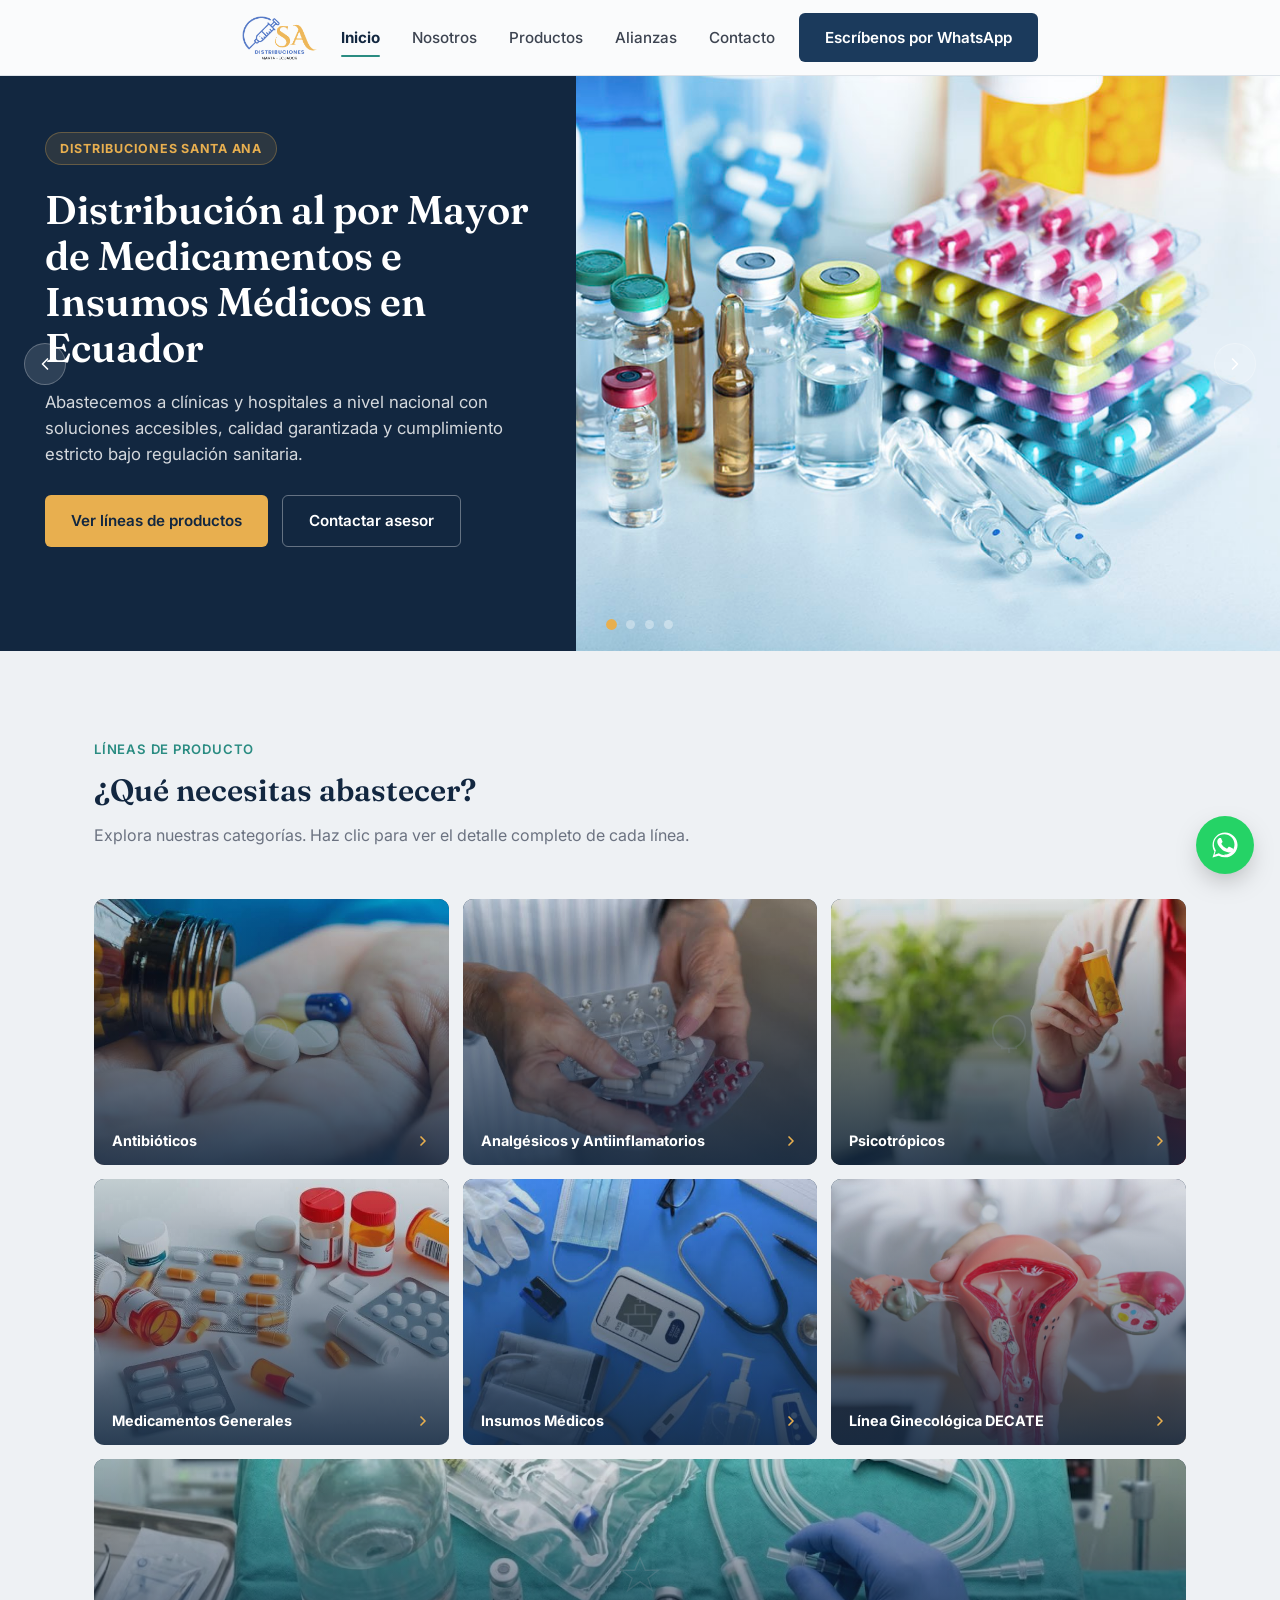
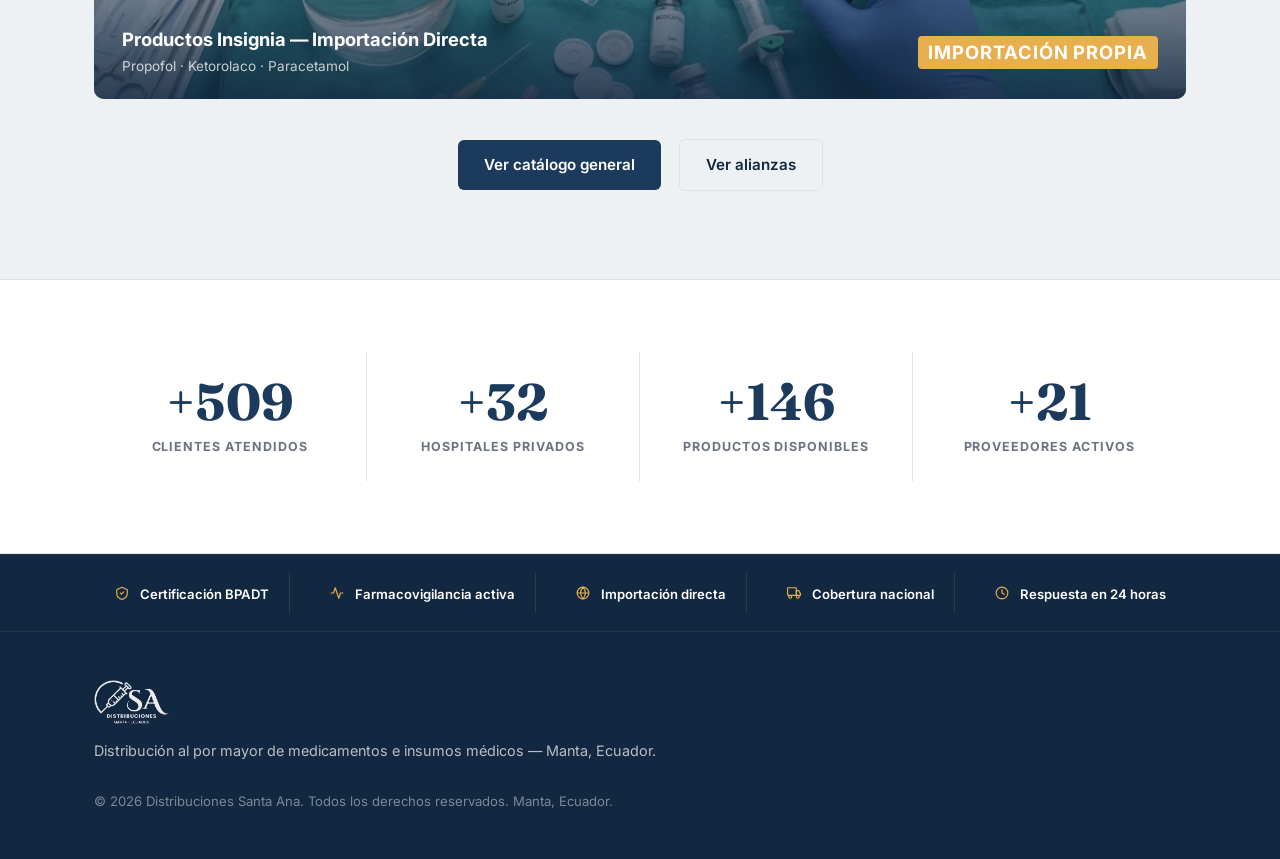
==== index.html @ b99b13c4 "cambio en especializadas" ====
<!DOCTYPE html>
<html lang="es">
<head>
<meta charset="UTF-8">
<meta name="viewport" content="width=device-width, initial-scale=1.0">
<title>Distribuciones Santa Ana — Distribución al por Mayor de Medicamentos e Insumos Médicos</title>
<meta name="description" content="Distribuciones Santa Ana abastece al sector publico y privado en el area de salud en Ecuador con medicamentos e insumos médicos. Cobertura nacional.">
<link rel="preconnect" href="https://fonts.googleapis.com">
<link rel="preconnect" href="https://fonts.gstatic.com" crossorigin>
<link href="https://fonts.googleapis.com/css2?family=Fraunces:opsz,wght@9..144,400;9..144,500;9..144,600;9..144,700&family=Inter:wght@400;500;600;700&display=swap" rel="stylesheet">
<link rel="stylesheet" href="styles.css">
</head>
<body>

<!-- ============ HEADER ============ -->
<header class="site-header" id="top">
  <div class="container header-inner">
    <a href="index.html" class="brand">
      <img src="assets/logo.png" alt="Distribuciones Santa Ana" class="brand-logo">
    </a>
    <nav class="main-nav" id="main-nav">
      <a href="index.html">Inicio</a>
      <a href="nosotros.html">Nosotros</a>
      <a href="productos.html">Productos</a>
      <a href="especializadas.html">Alianzas</a>
      <a href="contacto.html">Contacto</a>
    </nav>
    <a href="https://wa.me/593987980003?text=Hola%2C%20deseo%20solicitar%20una%20cotización" class="btn btn-primary nav-cta" target="_blank" rel="noopener">
      Escríbenos por WhatsApp
    </a>
    <button class="nav-toggle" id="navToggle" aria-label="Abrir menú" aria-expanded="false" aria-controls="main-nav">
      <span></span><span></span><span></span>
    </button>
  </div>
</header>

<main>

  <!-- ============ CARRUSEL ============ -->
  <section class="carousel">
    <div class="carousel-track">

      <div class="carousel-slide">
        <img src="assets/slides/slide1.jpg" alt="" class="carousel-slide-img" aria-hidden="true">
        <div class="carousel-content">
          <span class="carousel-tag">Distribuciones Santa Ana</span>
          <h2>Distribución al por Mayor de Medicamentos e Insumos Médicos en Ecuador</h2>
          <p>Abastecemos a clínicas y hospitales a nivel nacional con soluciones accesibles, calidad garantizada y cumplimiento estricto bajo regulación sanitaria.</p>
          <div class="hero-actions">
            <a href="productos.html" class="btn btn-primary">Ver líneas de productos</a>
            <a href="https://wa.me/593987980003?text=Hola%2C%20deseo%20solicitar%20una%20cotización" class="btn btn-ghost" target="_blank" rel="noopener">Contactar asesor</a>
          </div>
        </div>
      </div>

      <div class="carousel-slide">
        <img src="assets/slides/slide2.jpg" alt="" class="carousel-slide-img" aria-hidden="true">
        <div class="carousel-content">
          <span class="carousel-tag">Garantía regulatoria</span>
          <h2>Certificación BPADT otorgada por ARCSA</h2>
          <p>Operamos bajo los más estrictos estándares de control del sector sanitario, garantizando trazabilidad y condiciones óptimas de almacenamiento, distribución y transporte.</p>
          <div class="hero-actions">
            <a href="nosotros.html" class="btn btn-primary">Conocer más</a>
          </div>
        </div>
      </div>

      <div class="carousel-slide">
        <img src="assets/slides/slide3.jpg" alt="" class="carousel-slide-img" aria-hidden="true">
        <div class="carousel-content">
          <span class="carousel-tag">Cobertura nacional</span>
          <h2>Despacho a clínicas y hospitales en todo el Ecuador</h2>
          <p>Desde nuestro centro de distribución en Manta, operamos con un sistema logístico que garantiza entregas oportunas a nivel nacional.</p>
          <div class="hero-actions">
            <a href="contacto.html" class="btn btn-primary">Ver cobertura</a>
          </div>
        </div>
      </div>

      <div class="carousel-slide">
        <img src="assets/slides/slide4.jpg" alt="" class="carousel-slide-img" aria-hidden="true">
        <div class="carousel-content">
          <span class="carousel-tag">¿Necesitas abastecer tu institución?</span>
          <h2>Solicita tu cotización hoy mismo!</h2>
          <p>Atendemos requerimientos institucionales, licitaciones y órdenes de compra. Nuestro equipo comercial te responde en menos de 24 horas.</p>
          <div class="hero-actions">
            <a href="https://wa.me/593987980003?text=Hola%2C%20deseo%20solicitar%20una%20cotización" class="btn btn-primary" target="_blank" rel="noopener">Escríbenos por WhatsApp</a>
          </div>
        </div>
      </div>

    </div>

    <button class="carousel-nav carousel-prev" aria-label="Diapositiva anterior">
      <svg viewBox="0 0 24 24" fill="none" stroke="currentColor" stroke-width="2" stroke-linecap="round" stroke-linejoin="round"><polyline points="15 18 9 12 15 6"/></svg>
    </button>
    <button class="carousel-nav carousel-next" aria-label="Siguiente diapositiva">
      <svg viewBox="0 0 24 24" fill="none" stroke="currentColor" stroke-width="2" stroke-linecap="round" stroke-linejoin="round"><polyline points="9 18 15 12 9 6"/></svg>
    </button>
    <div class="carousel-dots"></div>
  </section>

  

  <!-- ============ CATEGORÍAS — MOSAIC ============ -->
  <section class="section section-alt" id="categorias">
    <div class="container">
      <div class="section-head">
        <p class="eyebrow">Líneas de producto</p>
        <h2>¿Qué necesitas abastecer?</h2>
        <p class="section-sub">Explora nuestras categorías. Haz clic para ver el detalle completo de cada línea.</p>
      </div>

      <div class="category-mosaic">

        <!-- Cuadrito 1: Antibióticos -->
        <a href="productos.html#antibioticos" class="category-card cat-small">
          <img src="assets/categories/antibioticos.jpg" alt="Antibióticos" class="category-card-img"
               onerror="this.style.display='none'">
          <div class="category-card-icon" aria-hidden="true">
            <svg viewBox="0 0 48 48" fill="none" stroke="currentColor" stroke-width="1.5"><circle cx="24" cy="24" r="14"/><line x1="24" y1="16" x2="24" y2="32"/><line x1="16" y1="24" x2="32" y2="24"/></svg>
          </div>
          <div class="category-card-label">
            <span>Antibióticos</span>
            <svg class="arrow" viewBox="0 0 24 24" fill="none" stroke="currentColor" stroke-width="2.5" stroke-linecap="round" stroke-linejoin="round"><polyline points="9 18 15 12 9 6"/></svg>
          </div>
        </a>

        <!-- Cuadrito 2: Analgésicos -->
        <a href="productos.html#analgesicos" class="category-card cat-small">
          <img src="assets/categories/analgesicos.jpg" alt="Analgésicos y Antiinflamatorios" class="category-card-img"
               onerror="this.style.display='none'">
          <div class="category-card-icon" aria-hidden="true">
            <svg viewBox="0 0 48 48" fill="none" stroke="currentColor" stroke-width="1.5"><path d="M24 8C15.2 8 8 15.2 8 24s7.2 16 16 16 16-7.2 16-16S32.8 8 24 8z"/><path d="M16 24h16"/></svg>
          </div>
          <div class="category-card-label">
            <span>Analgésicos y Antiinflamatorios</span>
            <svg class="arrow" viewBox="0 0 24 24" fill="none" stroke="currentColor" stroke-width="2.5" stroke-linecap="round" stroke-linejoin="round"><polyline points="9 18 15 12 9 6"/></svg>
          </div>
        </a>

        <!-- Cuadrito 3: Psicotrópicos -->
        <a href="productos.html#psicotropicos" class="category-card cat-small">
          <img src="assets/categories/psicotropicos.jpg" alt="Psicotrópicos" class="category-card-img"
               onerror="this.style.display='none'">
          <div class="category-card-icon" aria-hidden="true">
            <svg viewBox="0 0 48 48" fill="none" stroke="currentColor" stroke-width="1.5"><path d="M24 10c-7.7 0-14 6.3-14 14 0 5.5 3.2 10.3 7.9 12.7V38h12.2v-1.3C34.8 34.3 38 29.5 38 24c0-7.7-6.3-14-14-14z"/><line x1="24" y1="38" x2="24" y2="42"/></svg>
          </div>
          <div class="category-card-label">
            <span>Psicotrópicos</span>
            <svg class="arrow" viewBox="0 0 24 24" fill="none" stroke="currentColor" stroke-width="2.5" stroke-linecap="round" stroke-linejoin="round"><polyline points="9 18 15 12 9 6"/></svg>
          </div>
        </a>

        <!-- Cuadrito 4: Medicamentos Generales -->
        <a href="productos.html#generales" class="category-card cat-small">
          <img src="assets/categories/generales.jpg" alt="Medicamentos Generales" class="category-card-img"
               onerror="this.style.display='none'">
          <div class="category-card-icon" aria-hidden="true">
            <svg viewBox="0 0 48 48" fill="none" stroke="currentColor" stroke-width="1.5"><rect x="12" y="8" width="24" height="32" rx="3"/><line x1="18" y1="18" x2="30" y2="18"/><line x1="18" y1="24" x2="30" y2="24"/><line x1="18" y1="30" x2="24" y2="30"/></svg>
          </div>
          <div class="category-card-label">
            <span>Medicamentos Generales</span>
            <svg class="arrow" viewBox="0 0 24 24" fill="none" stroke="currentColor" stroke-width="2.5" stroke-linecap="round" stroke-linejoin="round"><polyline points="9 18 15 12 9 6"/></svg>
          </div>
        </a>

        <!-- Cuadrito 5: Insumos Médicos -->
        <a href="productos.html#insumos" class="category-card cat-small">
          <img src="assets/categories/insumos.jpg" alt="Insumos Médicos" class="category-card-img"
               onerror="this.style.display='none'">
          <div class="category-card-icon" aria-hidden="true">
            <svg viewBox="0 0 48 48" fill="none" stroke="currentColor" stroke-width="1.5"><path d="M10 26h28M14 26v10h20V26"/><path d="M20 26v-8h8v8"/><path d="M24 10v6M21 13h6"/></svg>
          </div>
          <div class="category-card-label">
            <span>Insumos Médicos</span>
            <svg class="arrow" viewBox="0 0 24 24" fill="none" stroke="currentColor" stroke-width="2.5" stroke-linecap="round" stroke-linejoin="round"><polyline points="9 18 15 12 9 6"/></svg>
          </div>
        </a>

        <!-- Cuadrito 6: Línea Ginecológica -->
        <a href="especializadas.html" class="category-card cat-small">
          <img src="assets/categories/ginecologia.jpg" alt="Línea Ginecológica" class="category-card-img"
               onerror="this.style.display='none'">
          <div class="category-card-icon" aria-hidden="true">
            <svg viewBox="0 0 48 48" fill="none" stroke="currentColor" stroke-width="1.5"><circle cx="24" cy="18" r="10"/><path d="M24 28v12M19 36h10"/></svg>
          </div>
          <div class="category-card-label">
            <span>Línea Ginecológica DECATE</span>
            <svg class="arrow" viewBox="0 0 24 24" fill="none" stroke="currentColor" stroke-width="2.5" stroke-linecap="round" stroke-linejoin="round"><polyline points="9 18 15 12 9 6"/></svg>
          </div>
        </a>

        <!-- Card GRANDE: Productos Insignia -->
        <a href="especializadas.html" class="category-card cat-featured">
          <img src="assets/categories/insignia.jpg" alt="Productos Insignia" class="category-card-img"
               onerror="this.style.display='none'">
          <div class="category-card-icon" aria-hidden="true">
            <svg viewBox="0 0 64 64" fill="none" stroke="currentColor" stroke-width="1.5"><path d="M32 8l6 14h15l-12 9 5 14-14-10-14 10 5-14-12-9h15z"/></svg>
          </div>
          <div class="category-card-label">
            <div class="cat-text">
              <span>Productos Insignia — Importación Directa</span>
              <p class="cat-sub">Propofol · Ketorolaco · Paracetamol</p>
            </div>
            <span class="cat-badge">Importación Propia</span>
          </div>
        </a>

      </div>

      <div class="catalog-cta">
        <a href="productos.html" class="btn btn-primary">Ver catálogo general</a>
        <a href="especializadas.html" class="btn btn-ghost" style="margin-left: 14px;">Ver alianzas</a>
      </div>
    </div>
  </section>

  
  <!-- ============ ESTADÍSTICAS COUNT-UP ============ -->
  <section class="stats-section">
    <div class="container">
      <div class="stats-grid">

        <div class="stats-item">
          <span class="stats-number" data-target="1200" data-prefix="+" data-suffix="">0</span>
          <span class="stats-label">Clientes atendidos</span>
        </div>

        <div class="stats-item">
          <span class="stats-number" data-target="75" data-prefix="+" data-suffix="">0</span>
          <span class="stats-label">Hospitales privados</span>
        </div>

        <div class="stats-item">
          <span class="stats-number" data-target="345" data-prefix="+" data-suffix="">0</span>
          <span class="stats-label">Productos disponibles</span>
        </div>

        <div class="stats-item">
          <span class="stats-number" data-target="50" data-prefix="+" data-suffix="">0</span>
          <span class="stats-label">Proveedores activos</span>
        </div>

      </div>
    </div>
  </section>

  
  <!-- ============ PUNTOS DE CONFIANZA ============ -->
  <section class="trust-strip">
    <div class="container">
      <p class="trust-title">Por qué trabajar con nosotros</p>
      <div class="trust-grid">

        <div class="trust-item">
          <div class="trust-icon">
            <svg viewBox="0 0 24 24" fill="none" stroke="currentColor" stroke-width="2" stroke-linecap="round" stroke-linejoin="round">
              <path d="M12 2l9 4.5v6c0 5-3.8 9-9 10.5-5.2-1.5-9-5.5-9-10.5v-6z"/>
              <path d="M9 12l2 2 4-4"/>
            </svg>
          </div>
          <div>
            <strong>Certificación BPADT</strong>
            <span>Avalados por ARCSA bajo las Buenas Prácticas de Almacenamiento, Distribución y Transporte.</span>
          </div>
        </div>

        <div class="trust-item">
          <div class="trust-icon">
            <svg viewBox="0 0 24 24" fill="none" stroke="currentColor" stroke-width="2" stroke-linecap="round" stroke-linejoin="round">
              <path d="M22 12h-4l-3 9L9 3l-3 9H2"/>
            </svg>
          </div>
          <div>
            <strong>Farmacovigilancia activa</strong>
            <span>Sistema de monitoreo continuo para garantizar la seguridad de cada producto que distribuimos.</span>
          </div>
        </div>

        <div class="trust-item">
          <div class="trust-icon">
            <svg viewBox="0 0 24 24" fill="none" stroke="currentColor" stroke-width="2" stroke-linecap="round" stroke-linejoin="round">
              <circle cx="12" cy="12" r="10"/>
              <line x1="2" y1="12" x2="22" y2="12"/>
              <path d="M12 2a15.3 15.3 0 0 1 4 10 15.3 15.3 0 0 1-4 10 15.3 15.3 0 0 1-4-10 15.3 15.3 0 0 1 4-10z"/>
            </svg>
          </div>
          <div>
            <strong>Importación directa</strong>
            <span>Importamos directamente desde laboratorios RIVECA, con precios sin intermediarios.</span>
          </div>
        </div>

        <div class="trust-item">
          <div class="trust-icon">
            <svg viewBox="0 0 24 24" fill="none" stroke="currentColor" stroke-width="2" stroke-linecap="round" stroke-linejoin="round">
              <rect x="1" y="3" width="15" height="13" rx="1"/>
              <path d="M16 8h4l3 5v3h-7V8z"/>
              <circle cx="5.5" cy="18.5" r="2.5"/>
              <circle cx="18.5" cy="18.5" r="2.5"/>
            </svg>
          </div>
          <div>
            <strong>Cobertura nacional</strong>
            <span>Despacho a clínicas y hospitales en todo el Ecuador desde nuestra sede en Manta.</span>
          </div>
        </div>


        <div class="trust-item">
          <div class="trust-icon">
            <svg viewBox="0 0 24 24" fill="none" stroke="currentColor" stroke-width="2" stroke-linecap="round" stroke-linejoin="round">
              <circle cx="12" cy="12" r="10"/>
              <polyline points="12 6 12 12 16 14"/>
            </svg>
          </div>
          <div>
            <strong>Respuesta en 24 horas</strong>
            <span>Tu cotización personalizada lista en menos de un día hábil, directo con quien gestiona tu pedido.</span>
          </div>
        </div>

      </div>
    </div>
  </section>


</main>

<!-- ============ FOOTER ============ -->
<footer class="site-footer">
  <div class="container footer-inner">
    <div class="brand brand--footer">
      <img src="assets/logo.png" alt="Distribuciones Santa Ana" class="brand-logo" style="filter: brightness(0) invert(1); opacity: 0.92;">
    </div>
    <p class="footer-note">Distribución al por mayor de medicamentos e insumos médicos — Manta, Ecuador.</p>
    <p class="footer-copy">© 2026 Distribuciones Santa Ana. Todos los derechos reservados. Manta, Ecuador.</p>
  </div>
</footer>

<!-- ============ BOTÓN FLOTANTE WHATSAPP ============ -->
<a href="https://wa.me/593987980003?text=Hola%2C%20deseo%20solicitar%20una%20cotización"
   class="whatsapp-float" target="_blank" rel="noopener" aria-label="Escribir por WhatsApp">
  <svg viewBox="0 0 24 24" fill="currentColor" aria-hidden="true">
    <path d="M17.472 14.382c-.297-.149-1.758-.867-2.03-.967-.273-.099-.471-.148-.67.15-.197.297-.767.966-.94 1.164-.173.199-.347.223-.644.075-1.746-.873-2.888-1.557-4.034-3.532-.305-.524.305-.487.873-1.625.097-.198.05-.371-.05-.52-.099-.149-.669-1.61-.916-2.207-.247-.595-.5-.5-.69-.51-.18-.01-.39-.012-.598-.012-.21 0-.547.075-.84.373-.293.298-1.116 1.09-1.116 2.658 0 1.567 1.14 3.08 1.3 3.296.158.215 2.182 3.33 5.288 4.535 2.642 1.024 3.18.82 3.755.764.574-.057 1.857-.76 2.117-1.49.26-.732.26-1.36.182-1.49-.078-.13-.298-.207-.595-.357z"/>
    <path d="M12.05 2C6.55 2 2.05 6.46 2.05 11.92c0 1.93.55 3.73 1.5 5.27L2 22l4.95-1.5a10.1 10.1 0 0 0 5.1 1.37c5.5 0 10-4.46 10-9.92S17.55 2 12.05 2zm0 18.18c-1.7 0-3.3-.47-4.66-1.29l-.33-.2-3.45 1.05 1.07-3.36-.22-.34a8.17 8.17 0 0 1-1.36-4.52c0-4.5 3.7-8.15 8.25-8.15s8.25 3.65 8.25 8.15-3.7 8.15-8.25 8.15z"/>
  </svg>
</a>

<script src="script.js"></script>
</body>
</html>
---- styles.css ----
/* ============================================
   TOKENS
   ============================================ */
:root {
  --c-paper: #FAFBFC;
  --c-panel: #EEF1F4;
  --c-navy: #1B3A5C;
  --c-navy-deep: #122740;
  --c-teal: #2A8C82;
  --c-gold: #E8AF4F;
  --c-gold-deep: #C98F2E;
  --c-ink: #3D4451;
  --c-ink-soft: #6B7280;
  --c-line: #DDE3E9;
  --c-ok: #2A8C82;
  --c-low: #C17F2A;

  --font-display: 'Fraunces', serif;
  --font-body: 'Inter', sans-serif;

  --radius: 6px;
  --container: 1140px;
  --header-h: 76px;
}

* { box-sizing: border-box; }

html {
  scroll-behavior: smooth;
  scroll-padding-top: var(--header-h);
}

@media (prefers-reduced-motion: reduce) {
  html { scroll-behavior: auto; }
  * { animation-duration: 0.01ms !important; transition-duration: 0.01ms !important; }
}

body {
  margin: 0;
  font-family: var(--font-body);
  color: var(--c-ink);
  background: var(--c-paper);
  line-height: 1.55;
  -webkit-font-smoothing: antialiased;
}

h1, h2, h3 {
  font-family: var(--font-display);
  color: var(--c-navy-deep);
  margin: 0;
  line-height: 1.15;
  font-weight: 600;
}

p { margin: 0; }

a {
  color: inherit;
  text-decoration: none;
}

a:focus-visible,
button:focus-visible {
  outline: 2px solid var(--c-teal);
  outline-offset: 3px;
  border-radius: 4px;
}

.container {
  max-width: var(--container);
  margin: 0 auto;
  padding: 0 24px;
}

/* ============================================
   BUTTONS
   ============================================ */
.btn {
  display: inline-flex;
  align-items: center;
  justify-content: center;
  gap: 8px;
  padding: 13px 26px;
  border-radius: var(--radius);
  font-weight: 600;
  font-size: 0.95rem;
  white-space: nowrap;
  transition: transform 0.15s ease, box-shadow 0.15s ease, background-color 0.15s ease;
}

.btn-primary {
  background: var(--c-navy);
  color: #fff;
}
.btn-primary:hover {
  background: var(--c-navy-deep);
  transform: translateY(-1px);
}

.btn-ghost {
  background: transparent;
  color: var(--c-navy-deep);
  border: 1.5px solid var(--c-line);
}
.btn-ghost:hover {
  border-color: var(--c-navy);
  background: var(--c-panel);
}

/* ============================================
   HEADER
   ============================================ */
.site-header {
  position: sticky;
  top: 0;
  z-index: 100;
  background: rgba(250, 251, 252, 0.92);
  backdrop-filter: blur(8px);
  border-bottom: 1px solid var(--c-line);
  height: var(--header-h);
  display: flex;
  align-items: center;
}

.header-inner {
  display: flex;
  align-items: center;
  justify-content: space-between;
  gap: 24px;
}

.brand {
  display: flex;
  align-items: center;
  gap: 12px;
  font-weight: 700;
}

.brand-logo {
  height: 44px;
  width: auto;
  flex-shrink: 0;
}

.brand-mark {
  display: inline-flex;
  align-items: center;
  justify-content: center;
  width: 38px;
  height: 38px;
  background: var(--c-navy);
  color: #fff;
  font-family: var(--font-display);
  font-size: 0.95rem;
  border-radius: 8px;
  flex-shrink: 0;
}

.brand-name {
  font-family: var(--font-display);
  font-size: 1.15rem;
  color: var(--c-navy-deep);
}

.brand-suffix { color: var(--c-teal); }

.main-nav {
  display: flex;
  gap: 32px;
  font-size: 0.95rem;
  font-weight: 500;
}

.main-nav a {
  color: var(--c-ink);
  position: relative;
  padding: 4px 0;
}

.main-nav a:hover { color: var(--c-navy-deep); }

.main-nav a.is-active {
  color: var(--c-navy-deep);
  font-weight: 700;
}
.main-nav a.is-active::after {
  content: '';
  position: absolute;
  left: 0; right: 0; bottom: -4px;
  height: 2px;
  background: var(--c-teal);
  border-radius: 2px;
}

.nav-cta { flex-shrink: 0; }

.nav-toggle {
  display: none;
  flex-direction: column;
  justify-content: center;
  gap: 5px;
  width: 38px;
  height: 38px;
  background: none;
  border: none;
  cursor: pointer;
  padding: 0;
}
.nav-toggle span {
  width: 100%;
  height: 2px;
  background: var(--c-navy-deep);
  border-radius: 2px;
  transition: transform 0.2s ease, opacity 0.2s ease;
}

/* ============================================
   HERO
   ============================================ */
.hero {
  padding: 88px 0 96px;
  background:
    radial-gradient(ellipse 700px 420px at 88% -8%, rgba(42, 140, 130, 0.10), transparent),
    var(--c-paper);
}

.hero-inner {
  display: grid;
  grid-template-columns: 1.15fr 0.85fr;
  gap: 56px;
  align-items: center;
}

.eyebrow {
  font-family: var(--font-body);
  font-weight: 600;
  font-size: 0.82rem;
  letter-spacing: 0.06em;
  text-transform: uppercase;
  color: var(--c-teal);
  margin-bottom: 14px;
}

.hero h1 {
  font-size: clamp(2.1rem, 3.4vw, 2.85rem);
  letter-spacing: -0.01em;
  margin-bottom: 22px;
}

.hero-lede {
  font-size: 1.05rem;
  color: var(--c-ink-soft);
  max-width: 480px;
  margin-bottom: 32px;
}

.hero-actions {
  display: flex;
  gap: 14px;
  flex-wrap: wrap;
  margin-bottom: 48px;
}

.hero-stats {
  display: flex;
  gap: 40px;
  margin: 0;
  flex-wrap: wrap;
}

.stat dt {
  font-family: var(--font-display);
  font-size: 1.9rem;
  font-weight: 600;
  color: var(--c-navy-deep);
}

.stat dd {
  margin: 2px 0 0;
  font-size: 0.85rem;
  color: var(--c-ink-soft);
}

/* Hero manifest panel (signature element) */
.hero-panel {
  position: relative;
}

.manifest-card {
  background: #fff;
  border: 1px solid var(--c-line);
  border-radius: 12px;
  box-shadow: 0 24px 60px -24px rgba(27, 58, 92, 0.25);
  overflow: hidden;
}

.manifest-row {
  display: grid;
  grid-template-columns: 64px 1fr auto;
  align-items: center;
  gap: 14px;
  padding: 18px 20px;
  border-bottom: 1px solid var(--c-line);
  font-size: 0.88rem;
}
.manifest-row:last-child { border-bottom: none; }

.manifest-tag {
  font-family: var(--font-body);
  font-weight: 700;
  font-size: 0.72rem;
  letter-spacing: 0.04em;
  color: var(--c-teal);
  background: rgba(42, 140, 130, 0.08);
  padding: 4px 8px;
  border-radius: 4px;
  text-align: center;
}

.manifest-status {
  font-size: 0.76rem;
  font-weight: 600;
  padding: 4px 10px;
  border-radius: 20px;
  white-space: nowrap;
}
.status-ok { background: rgba(42, 140, 130, 0.12); color: var(--c-teal); }
.status-low { background: rgba(193, 127, 42, 0.14); color: var(--c-low); }

/* ============================================
   SECTIONS (shared)
   ============================================ */
.section {
  padding: 88px 0;
}

.section-alt {
  background: var(--c-panel);
}

.section-head {
  max-width: 640px;
  margin-bottom: 52px;
}

.section-head h2 {
  font-size: clamp(1.6rem, 2.4vw, 2.1rem);
  margin-bottom: 14px;
}

.section-sub {
  color: var(--c-ink-soft);
  font-size: 1rem;
  margin-top: 14px;
}

/* ============================================
   ABOUT
   ============================================ */
.about-grid {
  display: grid;
  grid-template-columns: 0.9fr 1.1fr;
  gap: 64px;
}

.about-text {
  font-size: 1.05rem;
  color: var(--c-ink-soft);
  align-self: start;
}

.about-points {
  list-style: none;
  margin: 0;
  padding: 0;
  display: flex;
  flex-direction: column;
  gap: 28px;
}

.about-points li {
  display: grid;
  grid-template-columns: 40px 1fr;
  gap: 18px;
}

.point-num {
  font-family: var(--font-display);
  font-weight: 600;
  color: var(--c-teal);
  font-size: 1.05rem;
}

.about-points h3 {
  font-size: 1.02rem;
  margin-bottom: 6px;
}

.about-points p {
  color: var(--c-ink-soft);
  font-size: 0.94rem;
}

/* ============================================
   CERTIFICACIÓN
   ============================================ */
.cert-banner {
  display: grid;
  grid-template-columns: 140px 1fr;
  gap: 40px;
  align-items: center;
  background: #fff;
  border: 1px solid var(--c-line);
  border-radius: 14px;
  padding: 44px 48px;
}

.cert-badge {
  width: 110px;
  height: 110px;
  border-radius: 50%;
  background: rgba(42, 140, 130, 0.08);
  color: var(--c-teal);
  display: flex;
  align-items: center;
  justify-content: center;
}
.cert-badge svg { width: 56px; height: 56px; }

.cert-copy h2 {
  font-size: clamp(1.4rem, 2vw, 1.8rem);
  margin: 10px 0 16px;
}
.cert-copy p {
  color: var(--c-ink-soft);
  font-size: 0.98rem;
}

/* ============================================
   PROCESO
   ============================================ */
.process-grid {
  display: grid;
  grid-template-columns: repeat(3, 1fr);
  gap: 28px;
}

.process-step {
  position: relative;
  background: #fff;
  border: 1px solid var(--c-line);
  border-radius: var(--radius);
  padding: 32px 26px;
}

.process-icon {
  width: 48px;
  height: 48px;
  border-radius: 10px;
  background: rgba(27, 58, 92, 0.06);
  color: var(--c-navy);
  display: flex;
  align-items: center;
  justify-content: center;
  margin-bottom: 22px;
}
.process-icon svg { width: 24px; height: 24px; }

.process-num {
  position: absolute;
  top: 28px;
  right: 26px;
  font-family: var(--font-display);
  font-size: 1.4rem;
  color: var(--c-line);
}

.process-step h3 {
  font-size: 1.05rem;
  margin-bottom: 8px;
}
.process-step p {
  color: var(--c-ink-soft);
  font-size: 0.92rem;
}

/* ============================================
   CATALOG CARDS (signature element)
   ============================================ */
.catalog-cards {
  display: grid;
  grid-template-columns: repeat(3, 1fr);
  gap: 24px;
}

.catalog-card {
  background: #fff;
  border: 1px solid var(--c-line);
  border-radius: 10px;
  overflow: hidden;
  border-top: 3px solid var(--accent, var(--c-teal));
  transition: transform 0.15s ease, box-shadow 0.15s ease;
}
.catalog-card:hover {
  transform: translateY(-3px);
  box-shadow: 0 18px 40px -20px rgba(27, 58, 92, 0.25);
}

.catalog-card-visual {
  height: 140px;
  display: flex;
  align-items: center;
  justify-content: center;
  background: var(--c-panel);
  color: var(--accent, var(--c-teal));
}

.catalog-card-visual svg { width: 56px; height: 56px; }

.catalog-card-body {
  padding: 24px 22px 28px;
}
.catalog-card-body h3 {
  font-size: 1.08rem;
  margin-bottom: 8px;
}
.catalog-card-body p {
  color: var(--c-ink-soft);
  font-size: 0.92rem;
}

.catalog-cta {
  margin-top: 40px;
  text-align: center;
}

/* ============================================
   UBICACIÓN
   ============================================ */
.location-grid {
  display: grid;
  grid-template-columns: 0.9fr 1.1fr;
  gap: 40px;
  align-items: stretch;
}

.location-copy h3 {
  font-size: 1.02rem;
  margin-bottom: 8px;
}
.location-copy p {
  color: var(--c-ink-soft);
  margin-bottom: 28px;
  font-size: 0.96rem;
}

.location-map {
  height: 420px;
  width: 100%;
  border-radius: 10px;
  overflow: hidden;
  border: 1px solid var(--c-line);
}

.location-map iframe {
  display: block;
  width: 100%;
  height: 100%;
}

/* ============================================
   CATALOG (signature element)
   ============================================ */
.catalog-list {
  display: flex;
  flex-direction: column;
  border-top: 1px solid var(--c-line);
}

.catalog-item {
  display: grid;
  grid-template-columns: 56px 1fr auto;
  align-items: center;
  gap: 24px;
  padding: 26px 20px;
  border-bottom: 1px solid var(--c-line);
  border-left: 3px solid var(--accent, var(--c-teal));
  background: #fff;
  transition: background-color 0.15s ease, transform 0.15s ease;
}

.catalog-item:hover {
  background: #fff;
  transform: translateX(2px);
}

.catalog-index {
  font-family: var(--font-display);
  font-size: 1.6rem;
  font-weight: 500;
  color: var(--c-line);
}

.catalog-body h3 {
  font-size: 1.08rem;
  margin-bottom: 5px;
}

.catalog-body p {
  color: var(--c-ink-soft);
  font-size: 0.92rem;
}

.catalog-tag {
  font-size: 0.78rem;
  font-weight: 600;
  padding: 6px 14px;
  border-radius: 20px;
  background: rgba(42, 140, 130, 0.1);
  color: var(--c-teal);
  white-space: nowrap;
}

.catalog-note {
  margin-top: 32px;
  font-size: 0.95rem;
  color: var(--c-ink-soft);
}
.catalog-note a {
  color: var(--c-navy);
  font-weight: 600;
  text-decoration: underline;
  text-decoration-color: var(--c-line);
}
.catalog-note a:hover { text-decoration-color: var(--c-navy); }

/* ============================================
   CONTACT
   ============================================ */
.contact-grid {
  display: grid;
  grid-template-columns: repeat(4, 1fr);
  gap: 20px;
}

.contact-card {
  background: #fff;
  border: 1px solid var(--c-line);
  border-radius: var(--radius);
  padding: 28px 24px;
}

.contact-card h3 {
  font-size: 1rem;
  margin-bottom: 10px;
}

.contact-card p {
  font-size: 0.9rem;
  color: var(--c-ink-soft);
  margin-bottom: 16px;
}

.contact-link {
  display: inline-block;
  font-weight: 700;
  color: var(--c-navy);
  font-size: 1rem;
}
.contact-link:not(.contact-link--static):hover {
  color: var(--c-teal);
}
.contact-link--static {
  color: var(--c-ink-soft);
  font-weight: 600;
  font-size: 0.9rem;
}

/* ============================================
   STATS COUNT-UP
   ============================================ */
.stats-section {
  background: #fff;
  padding: 72px 0;
  border-top: 1px solid var(--c-line);
  border-bottom: 1px solid var(--c-line);
}

.stats-grid {
  display: grid;
  grid-template-columns: repeat(4, 1fr);
  gap: 0;
}

.stats-item {
  display: flex;
  flex-direction: column;
  align-items: center;
  text-align: center;
  padding: 24px 32px;
  border-right: 1px solid var(--c-line);
}
.stats-item:last-child { border-right: none; }

.stats-number {
  font-family: var(--font-display);
  font-size: clamp(2.4rem, 4vw, 3.4rem);
  font-weight: 700;
  color: var(--c-navy);
  line-height: 1;
  margin-bottom: 10px;
  display: block;
}

.stats-label {
  font-size: 0.78rem;
  font-weight: 700;
  letter-spacing: 0.08em;
  text-transform: uppercase;
  color: var(--c-ink-soft);
}

@media (max-width: 720px) {
  .stats-grid { grid-template-columns: repeat(2, 1fr); }
  .stats-item:nth-child(2) { border-right: none; }
  .stats-item:nth-child(3) { border-right: 1px solid var(--c-line); border-top: 1px solid var(--c-line); }
  .stats-item:nth-child(4) { border-right: none; border-top: 1px solid var(--c-line); }
}
@media (max-width: 400px) {
  .stats-grid { grid-template-columns: 1fr; }
  .stats-item { border-right: none !important; border-top: 1px solid var(--c-line); }
  .stats-item:first-child { border-top: none; }
}

/* ============================================
   PRODUCT LINES — franjas por categoría
   ============================================ */
/* product-line — estilos en bloque parallax más abajo */

.product-line-inner {
  display: grid;
  grid-template-columns: 1fr 1.6fr;
  gap: 56px;
  align-items: start;
}

.product-line-header { }
.product-line-num {
  font-family: var(--font-display);
  font-size: 3rem;
  font-weight: 700;
  color: var(--c-line);
  line-height: 1;
  display: block;
  margin-bottom: 8px;
}
.product-line-header h2 {
  font-size: clamp(1.4rem, 2.2vw, 1.8rem);
  margin-bottom: 12px;
}
.product-line-header p {
  color: var(--c-ink-soft);
  font-size: 0.94rem;
  margin-bottom: 24px;
  line-height: 1.6;
}
.product-line-cta {
  display: inline-flex;
  align-items: center;
  gap: 8px;
  font-size: 0.85rem;
  font-weight: 700;
  color: var(--c-teal);
  text-decoration: none;
  border: 1.5px solid var(--c-teal);
  padding: 9px 18px;
  border-radius: var(--radius);
  transition: background 0.15s ease, color 0.15s ease;
}
.product-line-cta:hover {
  background: var(--c-teal);
  color: #fff;
}

.product-drug-grid {
  display: grid;
  grid-template-columns: 1fr 1fr;
  gap: 10px;
}

.product-drug-item {
  display: flex;
  align-items: center;
  gap: 10px;
  padding: 12px 16px;
  background: #fff;
  border: 1px solid var(--c-line);
  border-radius: 8px;
  font-size: 0.9rem;
}
.line-alt .product-drug-item { background: #fff; }

.product-drug-dot {
  width: 8px;
  height: 8px;
  border-radius: 50%;
  background: var(--c-teal);
  flex-shrink: 0;
}
.product-drug-name {
  font-weight: 600;
  color: var(--c-navy-deep);
  font-size: 0.88rem;
}
.product-drug-sub {
  font-size: 0.76rem;
  color: var(--c-ink-soft);
  margin-top: 2px;
}

/* Franja de insumos — una sola columna de pills */
.product-supply-grid {
  display: flex;
  flex-wrap: wrap;
  gap: 8px;
}
.product-supply-pill {
  display: inline-flex;
  align-items: center;
  gap: 6px;
  padding: 7px 14px;
  background: #fff;
  border: 1px solid var(--c-line);
  border-radius: 20px;
  font-size: 0.85rem;
  color: var(--c-ink);
  font-weight: 500;
}
.product-supply-pill::before {
  content: '';
  width: 6px;
  height: 6px;
  border-radius: 50%;
  background: var(--c-navy);
  flex-shrink: 0;
}

/* Responsive */
@media (max-width: 920px) {
  .product-line-inner { grid-template-columns: 1fr; gap: 32px; }
}
@media (max-width: 560px) {
  .product-drug-grid { grid-template-columns: 1fr; }
}

/* ============================================
   FORMULARIO DE CONTACTO
   ============================================ */
.contact-form-section {
  padding: 80px 0;
  background: #fff;
}

.contact-form-grid {
  display: grid;
  grid-template-columns: 1fr 1fr;
  gap: 56px;
  align-items: start;
}

.contact-form-photo {
  border-radius: 14px;
  overflow: hidden;
  min-height: 500px;
  background: var(--c-panel);
  position: relative;
}
.contact-form-photo img {
  width: 100%;
  height: 100%;
  object-fit: cover;
  display: block;
  position: absolute;
  inset: 0;
}
.contact-form-photo-overlay {
  position: absolute;
  bottom: 0; left: 0; right: 0;
  padding: 32px 28px;
  background: linear-gradient(0deg, rgba(18,39,64,0.92), transparent);
  z-index: 1;
}
.contact-form-photo-overlay p {
  color: #fff;
  font-family: var(--font-display);
  font-style: italic;
  font-size: 1.05rem;
  line-height: 1.5;
}
.contact-form-photo-overlay span {
  display: block;
  color: var(--c-gold);
  font-size: 0.78rem;
  font-weight: 700;
  letter-spacing: 0.05em;
  text-transform: uppercase;
  margin-top: 10px;
}

.contact-form-wrap h2 {
  font-size: clamp(1.5rem, 2.5vw, 2rem);
  margin-bottom: 8px;
}
.contact-form-wrap > p {
  color: var(--c-ink-soft);
  font-size: 0.95rem;
  margin-bottom: 28px;
}

.contact-form {
  display: flex;
  flex-direction: column;
  gap: 16px;
}

.form-row {
  display: grid;
  grid-template-columns: 1fr 1fr;
  gap: 14px;
}

.form-field {
  display: flex;
  flex-direction: column;
  gap: 6px;
}

.form-field label {
  font-size: 0.84rem;
  font-weight: 600;
  color: var(--c-ink);
}

.form-field input,
.form-field select,
.form-field textarea {
  padding: 11px 14px;
  border: 1.5px solid var(--c-line);
  border-radius: var(--radius);
  font-family: var(--font-body);
  font-size: 0.94rem;
  color: var(--c-ink);
  background: var(--c-paper);
  transition: border-color 0.15s ease, box-shadow 0.15s ease;
  outline: none;
}
.form-field input:focus,
.form-field select:focus,
.form-field textarea:focus {
  border-color: var(--c-teal);
  box-shadow: 0 0 0 3px rgba(42,140,130,0.12);
}
.form-field textarea {
  resize: vertical;
  min-height: 120px;
}
.form-field input::placeholder,
.form-field textarea::placeholder {
  color: var(--c-ink-soft);
  opacity: 0.7;
}
.form-submit { margin-top: 6px; }
.form-success {
  display: none;
  background: rgba(42,140,130,0.08);
  border: 1px solid rgba(42,140,130,0.3);
  border-radius: var(--radius);
  padding: 16px 20px;
  color: var(--c-teal);
  font-weight: 600;
  font-size: 0.95rem;
  text-align: center;
}

/* Sección info de contacto */
.contact-info-section {
  background: var(--c-panel);
  padding: 64px 0;
}
.contact-info-grid {
  display: grid;
  grid-template-columns: 1.1fr 0.9fr;
  gap: 48px;
  align-items: start;
}
.contact-info-cards {
  display: grid;
  grid-template-columns: 1fr 1fr;
  gap: 16px;
}
.contact-info-card {
  background: #fff;
  border: 1px solid var(--c-line);
  border-radius: 10px;
  padding: 22px 20px;
  display: flex;
  gap: 14px;
  align-items: flex-start;
}
.contact-info-icon {
  width: 38px;
  height: 38px;
  border-radius: 8px;
  background: rgba(27,58,92,0.06);
  display: flex;
  align-items: center;
  justify-content: center;
  color: var(--c-navy);
  flex-shrink: 0;
}
.contact-info-icon svg { width: 18px; height: 18px; }
.contact-info-card h4 {
  font-size: 0.82rem;
  font-weight: 700;
  color: var(--c-ink-soft);
  text-transform: uppercase;
  letter-spacing: 0.04em;
  margin-bottom: 5px;
}
.contact-info-card p,
.contact-info-card a {
  font-size: 0.92rem;
  color: var(--c-navy-deep);
  font-weight: 600;
  text-decoration: none;
  display: block;
}
.contact-info-card a:hover { color: var(--c-teal); }
.contact-info-card .sub {
  font-size: 0.82rem;
  color: var(--c-ink-soft);
  font-weight: 400;
  margin-top: 2px;
}

/* Responsive contacto */
@media (max-width: 920px) {
  .contact-form-grid { grid-template-columns: 1fr; }
  .contact-form-photo { min-height: 280px; }
  .contact-info-grid { grid-template-columns: 1fr; }
}
@media (max-width: 560px) {
  .form-row { grid-template-columns: 1fr; }
  .contact-info-cards { grid-template-columns: 1fr; }
}

/* ============================================
   PRODUCTOS — EFECTO PARALLAX
   Franjas blancas: imagen fija de fondo visible
   Franjas grises: color sólido que tapa la imagen
   ============================================ */

/* Contenedor con imagen fija de fondo */
.products-bg-wrapper {
  background-image: url('assets/products-bg.jpg');
  background-attachment: fixed;
  background-size: cover;
  background-position: center;
}

/* Franja blanca — deja ver la imagen de fondo a través */
.product-line {
  padding: 56px 0;
  border-bottom: 1px solid rgba(27,58,92,0.1);
  position: relative;
  background: rgba(255, 255, 255, 0.82);
  backdrop-filter: blur(1px);
}
.product-line:last-of-type { border-bottom: none; }

/* Franja gris/azul — completamente sólida, NO se ve la imagen */
.product-line.line-alt {
  background: #EEF1F4;
  border-bottom: 1px solid var(--c-line);
  backdrop-filter: none;
}

/* Todo el contenido encima */
.product-line > * { position: relative; z-index: 1; }

/* ============================================
   FOOTER
   ============================================ */
.site-footer {
  background: var(--c-navy-deep);
  color: rgba(255,255,255,0.7);
  padding: 48px 0;
}

.footer-inner {
  display: flex;
  flex-direction: column;
  gap: 10px;
}

.brand--footer .brand-mark {
  background: rgba(255,255,255,0.12);
}
.brand--footer .brand-name {
  color: #fff;
}

.footer-note {
  font-size: 0.9rem;
  margin-top: 6px;
}

.footer-copy {
  font-size: 0.82rem;
  color: rgba(255,255,255,0.45);
  margin-top: 18px;
}

/* ============================================
   WHATSAPP FLOATING BUTTON
   ============================================ */
.whatsapp-float {
  position: fixed;
  bottom: 26px;
  right: 26px;
  width: 58px;
  height: 58px;
  background: #25D366;
  border-radius: 50%;
  display: flex;
  align-items: center;
  justify-content: center;
  box-shadow: 0 10px 28px -8px rgba(0,0,0,0.35);
  z-index: 200;
  transition: transform 0.2s ease, box-shadow 0.2s ease;
}
.whatsapp-float svg {
  width: 30px;
  height: 30px;
  color: #fff;
}
.whatsapp-float:hover {
  transform: scale(1.08);
  box-shadow: 0 14px 32px -8px rgba(0,0,0,0.4);
}

/* ============================================
   ABOUT HERO (página Nosotros)
   ============================================ */
.about-hero {
  position: relative;
  padding: 80px 0 88px;
  overflow: hidden;
  background: var(--c-navy-deep);
}

.about-hero-bg {
  position: absolute;
  inset: 0;
  width: 100%;
  height: 100%;
  object-fit: cover;
  object-position: center;
  display: block;
}

.about-hero-overlay {
  position: absolute;
  inset: 0;
  background: linear-gradient(
    105deg,
    rgba(18,39,64,0.97) 0%,
    rgba(18,39,64,0.90) 45%,
    rgba(18,39,64,0.70) 70%,
    rgba(18,39,64,0.50) 100%
  );
  z-index: 1;
}

.about-hero-inner {
  position: relative;
  z-index: 2;
  display: grid;
  grid-template-columns: 1.1fr 0.9fr;
  gap: 56px;
  align-items: center;
}

.about-hero-copy { }

/* Grid de 3 fotos: 1 grande a la izquierda, 2 pequeñas apiladas a la derecha */
.about-photo-grid {
  display: grid;
  grid-template-columns: 1fr 1fr;
  grid-template-rows: 1fr 1fr;
  gap: 12px;
  height: 420px;
}

.about-photo-big {
  grid-row: 1 / 3;
  width: 100%;
  height: 100%;
  object-fit: cover;
  border-radius: 10px;
  display: block;
}

.about-photo-small {
  width: 100%;
  height: 100%;
  object-fit: cover;
  border-radius: 10px;
  display: block;
}

/* Responsive */
@media (max-width: 920px) {
  .about-hero-inner { grid-template-columns: 1fr; gap: 40px; }
  .about-photo-grid { height: 300px; }
}
@media (max-width: 560px) {
  .about-photo-grid { grid-template-columns: 1fr; height: auto; }
  .about-photo-big { height: 220px; grid-row: auto; }
  .about-photo-small { height: 160px; }
}

/* ============================================
   PAGE HERO (páginas internas: Nosotros, Productos, Contacto)
   ============================================ */
.page-hero {
  padding: 56px 0 48px;
  background: var(--c-panel);
  border-bottom: 1px solid var(--c-line);
}
.page-hero h1 {
  font-size: clamp(1.8rem, 3vw, 2.4rem);
  margin-top: 10px;
}
.page-hero p {
  color: var(--c-ink-soft);
  margin-top: 14px;
  max-width: 600px;
  font-size: 1.02rem;
}

/* ============================================
   CARRUSEL (Inicio)
   ============================================ */
.carousel {
  position: relative;
  overflow: hidden;
}

.carousel-track {
  display: flex;
  transition: transform 0.6s cubic-bezier(0.65, 0, 0.35, 1);
}

.carousel-slide {
  position: relative;
  min-width: 100%;
  min-height: 520px;
  display: grid;
  grid-template-columns: 1fr 1fr;
  align-items: center;
  background: var(--c-navy-deep);
  overflow: hidden;
}

/* Imagen de fondo en la mitad derecha */
.carousel-slide-img {
  position: absolute;
  top: 0; right: 0;
  width: 55%;
  height: 100%;
  object-fit: cover;
  object-position: center;
  display: block;
}


/* Fallback cuando no hay imagen: gradiente sutil */
.carousel-slide:not(:has(.carousel-slide-img))::after {
  background: linear-gradient(120deg, var(--c-navy-deep), var(--c-navy) 60%, var(--c-teal) 130%);
}

.carousel-content {
  position: relative;
  z-index: 2;
  padding: 56px 0 56px 7%;
  color: #fff;
  max-width: 560px;
}

.carousel-tag {
  display: inline-flex;
  align-items: center;
  gap: 8px;
  font-size: 0.78rem;
  font-weight: 700;
  letter-spacing: 0.06em;
  text-transform: uppercase;
  color: var(--c-gold);
  background: rgba(232, 175, 79, 0.12);
  border: 1px solid rgba(232, 175, 79, 0.3);
  padding: 6px 14px;
  border-radius: 20px;
  margin-bottom: 22px;
}

.carousel-content h2 {
  color: #fff;
  font-size: clamp(1.7rem, 3.2vw, 2.5rem);
  margin-bottom: 18px;
}

.carousel-content p {
  color: rgba(255,255,255,0.82);
  font-size: 1.05rem;
  max-width: 480px;
  margin-bottom: 28px;
}

.carousel-content .btn-primary {
  background: var(--c-gold);
  color: var(--c-navy-deep);
}
.carousel-content .btn-primary:hover {
  background: var(--c-gold-deep);
}
.carousel-content .btn-ghost {
  border-color: rgba(255,255,255,0.35);
  color: #fff;
}
.carousel-content .btn-ghost:hover {
  background: rgba(255,255,255,0.1);
  border-color: #fff;
}

.carousel-nav {
  position: absolute;
  top: 50%;
  transform: translateY(-50%);
  z-index: 3;
  width: 42px;
  height: 42px;
  border-radius: 50%;
  background: rgba(255,255,255,0.12);
  border: 1px solid rgba(255,255,255,0.25);
  color: #fff;
  display: flex;
  align-items: center;
  justify-content: center;
  cursor: pointer;
  transition: background-color 0.15s ease;
}
.carousel-nav:hover { background: rgba(255,255,255,0.22); }
.carousel-nav svg { width: 20px; height: 20px; }
.carousel-prev { left: 24px; }
.carousel-next { right: 24px; }

.carousel-dots {
  position: absolute;
  bottom: 22px;
  left: 0; right: 0;
  z-index: 3;
  display: flex;
  justify-content: center;
  gap: 10px;
}
.carousel-dot {
  width: 9px;
  height: 9px;
  border-radius: 50%;
  background: rgba(255,255,255,0.35);
  border: none;
  cursor: pointer;
  padding: 0;
  transition: background-color 0.2s ease, transform 0.2s ease;
}
.carousel-dot.is-active {
  background: var(--c-gold);
  transform: scale(1.2);
}

/* ============================================
   CATEGORY GRID (Inicio → enlaza a Productos)
   ============================================ */
/* ============================================
   CATEGORY MOSAIC — estilo Sicmafarma
   6 cuadritos (3 col × 2 fil) + 1 card grande
   ============================================ */
.category-mosaic {
  display: grid;
  grid-template-columns: repeat(3, 1fr);
  grid-template-rows: auto auto;
  gap: 14px;
}

/* Card grande de productos insignia: ocupa toda la fila inferior */
.category-mosaic .cat-featured {
  grid-column: 1 / -1;
}

/* Base de todas las cards */
.category-card {
  position: relative;
  display: block;
  border-radius: 10px;
  overflow: hidden;
  background: var(--c-navy-deep);
  border: none;
  text-decoration: none;
  transition: transform 0.2s ease, box-shadow 0.2s ease;
}
.category-card:hover {
  transform: translateY(-3px);
  box-shadow: 0 20px 48px -16px rgba(18,39,64,0.4);
}

/* Cuadritos normales */
.cat-small {
  aspect-ratio: 4 / 3;
}

/* Card grande */
.cat-featured {
  height: 240px;
}

/* Imagen de fondo */
.category-card-img {
  position: absolute;
  inset: 0;
  width: 100%;
  height: 100%;
  object-fit: cover;
  object-position: center;
  display: block;
  transition: transform 0.4s ease;
}
.category-card:hover .category-card-img { transform: scale(1.05); }

/* Overlay degradado para legibilidad del texto */
.category-card::after {
  content: '';
  position: absolute;
  inset: 0;
  background: linear-gradient(
    0deg,
    rgba(18,39,64,0.88) 0%,
    rgba(18,39,64,0.45) 55%,
    rgba(18,39,64,0.1) 100%
  );
  z-index: 1;
}

/* Placeholder cuando no hay imagen */
.category-card-icon {
  position: absolute;
  inset: 0;
  display: flex;
  align-items: center;
  justify-content: center;
  color: rgba(255,255,255,0.25);
  z-index: 0;
}
.category-card-icon svg { width: 56px; height: 56px; }

/* Etiqueta de texto sobre la imagen */
.category-card-label {
  position: absolute;
  left: 0; right: 0; bottom: 0;
  z-index: 2;
  padding: 14px 18px 16px;
  display: flex;
  align-items: flex-end;
  justify-content: space-between;
  gap: 8px;
}

.category-card-label span {
  color: #fff;
  font-weight: 700;
  font-size: 0.9rem;
  line-height: 1.2;
}

/* Card grande: texto más prominente */
.cat-featured .category-card-label {
  padding: 20px 28px 22px;
  align-items: center;
}
.cat-featured .category-card-label span {
  font-size: 1.15rem;
}
.cat-featured .category-card-label .cat-sub {
  font-size: 0.85rem;
  font-weight: 400;
  color: rgba(255,255,255,0.75);
  margin-top: 4px;
}
.cat-featured .category-card-label .cat-text { flex: 1; }

/* Etiqueta dorada para la card insignia */
.cat-badge {
  background: var(--c-gold);
  color: var(--c-navy-deep);
  font-size: 0.72rem;
  font-weight: 800;
  letter-spacing: 0.05em;
  text-transform: uppercase;
  padding: 5px 10px;
  border-radius: 4px;
  flex-shrink: 0;
}

.category-card-label svg.arrow {
  width: 16px;
  height: 16px;
  color: var(--c-gold);
  flex-shrink: 0;
  transition: transform 0.2s ease;
}
.category-card:hover .arrow { transform: translateX(4px); }

/* ============================================
   PÁGINA ESPECIALIZADAS
   ============================================ */
.spec-hero {
  background: linear-gradient(135deg, var(--c-navy-deep) 0%, var(--c-navy) 60%, var(--c-teal) 130%);
  padding: 72px 0 64px;
  color: #fff;
}
.spec-hero .eyebrow { color: var(--c-gold); }
.spec-hero h1 { color: #fff; font-size: clamp(2rem, 3.5vw, 2.8rem); margin: 12px 0 18px; }
.spec-hero p { color: rgba(255,255,255,0.82); max-width: 580px; font-size: 1.05rem; }

.spec-grid {
  display: grid;
  grid-template-columns: 1fr 1fr;
  gap: 28px;
  margin-top: 48px;
}

.spec-card {
  background: #fff;
  border: 1px solid var(--c-line);
  border-radius: 14px;
  overflow: hidden;
}

.spec-card-head {
  padding: 32px 32px 24px;
  border-bottom: 1px solid var(--c-line);
}
.spec-card-head .eyebrow { margin-bottom: 8px; }
.spec-card-head h2 { font-size: 1.35rem; margin-bottom: 12px; }
.spec-card-head p { color: var(--c-ink-soft); font-size: 0.95rem; }

.spec-card-badge {
  display: inline-flex;
  align-items: center;
  gap: 8px;
  background: rgba(232,175,79,0.1);
  border: 1px solid rgba(232,175,79,0.4);
  color: var(--c-gold-deep);
  font-size: 0.78rem;
  font-weight: 800;
  letter-spacing: 0.05em;
  text-transform: uppercase;
  padding: 6px 14px;
  border-radius: 20px;
  margin-bottom: 18px;
}
.spec-card-badge svg { width: 14px; height: 14px; }

.spec-products {
  padding: 24px 32px 28px;
}
.spec-products h3 {
  font-size: 0.82rem;
  font-weight: 700;
  letter-spacing: 0.05em;
  text-transform: uppercase;
  color: var(--c-ink-soft);
  margin-bottom: 14px;
}
.spec-product-list {
  list-style: none;
  margin: 0;
  padding: 0;
  display: flex;
  flex-direction: column;
  gap: 10px;
}
.spec-product-list li {
  display: flex;
  align-items: center;
  gap: 12px;
  padding: 12px 16px;
  background: var(--c-panel);
  border-radius: 8px;
  font-size: 0.94rem;
}
.spec-product-list li::before {
  content: '';
  width: 8px;
  height: 8px;
  border-radius: 50%;
  background: var(--c-teal);
  flex-shrink: 0;
}
.spec-product-list li strong {
  color: var(--c-navy-deep);
  font-weight: 700;
}
.spec-product-list li span {
  color: var(--c-ink-soft);
  font-size: 0.86rem;
}

.spec-card-footer {
  padding: 0 32px 28px;
}

/* Responsive especializadas */
@media (max-width: 720px) {
  .spec-grid { grid-template-columns: 1fr; }
}

/* ============================================
   TRUST STRIP — puntos de confianza
   ============================================ */
.trust-strip {
  background: var(--c-navy-deep);
  padding: 18px 0;
  border-top: 1px solid rgba(255,255,255,0.06);
  border-bottom: 1px solid rgba(255,255,255,0.06);
}

.trust-title { display: none; }

.trust-grid {
  display: flex;
  align-items: center;
  justify-content: space-between;
  gap: 0;
  overflow-x: auto;
}

.trust-item {
  display: flex;
  align-items: center;
  gap: 10px;
  padding: 8px 20px;
  border-right: 1px solid rgba(255,255,255,0.1);
  white-space: nowrap;
  flex-shrink: 0;
}
.trust-item:last-child { border-right: none; }

.trust-icon {
  width: 16px;
  height: 16px;
  flex-shrink: 0;
  display: flex;
  align-items: center;
  justify-content: center;
  color: var(--c-gold);
}
.trust-icon svg { width: 14px; height: 14px; }

.trust-item strong {
  color: #fff;
  font-size: 0.82rem;
  font-weight: 600;
}
.trust-item span { display: none; }

/* Responsive: en tablet scroll horizontal */
@media (max-width: 920px) {
  .trust-grid { justify-content: flex-start; }
  .trust-item { padding: 8px 16px; }
}
@media (max-width: 560px) {
  .trust-item strong { font-size: 0.76rem; }
  .trust-item { padding: 6px 12px; }
}

/* ============================================
   FARMACOVIGILANCIA (banner, similar a cert-banner)
   ============================================ */
.fv-banner {
  display: grid;
  grid-template-columns: 140px 1fr;
  gap: 40px;
  align-items: center;
  background: var(--c-navy-deep);
  color: #fff;
  border-radius: 14px;
  padding: 44px 48px;
}
.fv-badge {
  width: 110px;
  height: 110px;
  border-radius: 50%;
  background: rgba(232, 175, 79, 0.14);
  color: var(--c-gold);
  display: flex;
  align-items: center;
  justify-content: center;
}
.fv-badge svg { width: 54px; height: 54px; }
.fv-copy .eyebrow { color: var(--c-gold); }
.fv-copy h2 {
  color: #fff;
  font-size: clamp(1.4rem, 2vw, 1.8rem);
  margin: 10px 0 16px;
}
.fv-copy p {
  color: rgba(255,255,255,0.78);
  font-size: 0.98rem;
}
.fv-copy a {
  color: var(--c-gold);
  font-weight: 600;
  text-decoration: underline;
  text-decoration-color: rgba(232,175,79,0.4);
}

/* ============================================
   PRODUCT GROUPS (página Productos)
   ============================================ */
.product-group {
  border: 1px solid var(--c-line);
  border-radius: 12px;
  background: #fff;
  margin-bottom: 28px;
  overflow: hidden;
}

.product-group-head {
  display: flex;
  align-items: center;
  gap: 18px;
  padding: 28px 32px;
  background: var(--c-panel);
  border-bottom: 1px solid var(--c-line);
}

.product-group-icon {
  width: 52px;
  height: 52px;
  border-radius: 10px;
  background: #fff;
  border: 1px solid var(--c-line);
  display: flex;
  align-items: center;
  justify-content: center;
  color: var(--c-teal);
  flex-shrink: 0;
}
.product-group-icon svg { width: 26px; height: 26px; }

.product-group-head h2 {
  font-size: 1.25rem;
}
.product-group-head p {
  color: var(--c-ink-soft);
  font-size: 0.92rem;
  margin-top: 4px;
}

.product-sublist {
  display: grid;
  grid-template-columns: repeat(2, 1fr);
  gap: 0;
}

.product-subitem {
  display: flex;
  align-items: baseline;
  gap: 12px;
  padding: 18px 32px;
  border-bottom: 1px solid var(--c-line);
  border-right: 1px solid var(--c-line);
}
.product-subitem:nth-child(2n) { border-right: none; }

.product-subitem-num {
  font-family: var(--font-display);
  color: var(--c-line);
  font-size: 0.95rem;
  flex-shrink: 0;
}
.product-subitem h3 {
  font-size: 0.98rem;
  margin-bottom: 4px;
}
.product-subitem p {
  color: var(--c-ink-soft);
  font-size: 0.88rem;
}

.product-highlight {
  margin: 4px 32px 28px;
  padding: 18px 22px;
  background: rgba(232, 175, 79, 0.08);
  border: 1px solid rgba(232, 175, 79, 0.3);
  border-radius: 8px;
  display: flex;
  align-items: center;
  gap: 14px;
}
.product-highlight svg {
  width: 22px;
  height: 22px;
  color: var(--c-gold-deep);
  flex-shrink: 0;
}
.product-highlight p {
  font-size: 0.92rem;
  color: var(--c-ink);
}
.product-highlight strong {
  color: var(--c-navy-deep);
}

/* ============================================
   RESPONSIVE
   ============================================ */
@media (max-width: 920px) {
  .hero-inner { grid-template-columns: 1fr; }
  .hero-panel { order: -1; max-width: 480px; }
  .about-grid { grid-template-columns: 1fr; gap: 40px; }
  .contact-grid { grid-template-columns: repeat(2, 1fr); }
  .cert-banner { grid-template-columns: 1fr; text-align: center; padding: 36px 28px; }
  .cert-badge { margin: 0 auto; }
  .process-grid { grid-template-columns: 1fr; }
  .catalog-cards { grid-template-columns: 1fr; }
  .location-grid { grid-template-columns: 1fr; }
  .location-map { height: 280px; }
  .category-mosaic { grid-template-columns: repeat(2, 1fr); }
  .cat-featured { grid-column: 1 / -1; height: 200px; }
  .fv-banner { grid-template-columns: 1fr; text-align: center; padding: 36px 28px; }
  .fv-badge { margin: 0 auto; }
  .product-sublist { grid-template-columns: 1fr; }
  .product-subitem:nth-child(2n) { border-right: 1px solid var(--c-line); }
}

@media (max-width: 720px) {
  .main-nav { 
    position: absolute;
    top: var(--header-h);
    left: 0;
    right: 0;
    background: var(--c-paper);
    border-bottom: 1px solid var(--c-line);
    flex-direction: column;
    gap: 0;
    padding: 8px 24px 16px;
    display: none;
  }
  .main-nav.open { display: flex; }
  .main-nav a { padding: 12px 0; border-bottom: 1px solid var(--c-line); }
  .main-nav a:last-child { border-bottom: none; }

  .nav-cta { display: none; }
  .nav-toggle { display: flex; }

  .hero { padding: 48px 0 64px; }
  .hero-stats { gap: 28px; }
  .section { padding: 64px 0; }

  .catalog-item {
    grid-template-columns: 40px 1fr;
    grid-template-areas: "index body" ". tag";
  }
  .catalog-index { grid-area: index; font-size: 1.3rem; }
  .catalog-body { grid-area: body; }
  .catalog-tag { grid-area: tag; justify-self: start; margin-top: 4px; }

  .contact-grid { grid-template-columns: 1fr; }

  .whatsapp-float {
    width: 52px;
    height: 52px;
    bottom: 18px;
    right: 18px;
  }

  .carousel-slide {
    min-height: 420px;
    grid-template-columns: 1fr;
  }
  .carousel-slide-img {
    width: 100%;
    opacity: 0.35;
  }
  .carousel-slide::after {
    background: linear-gradient(
      to bottom,
      rgba(18,39,64,0.5) 0%,
      rgba(18,39,64,0.85) 50%,
      var(--c-navy-deep) 100%
    );
  }
  .carousel-content {
    padding: 48px 24px;
    max-width: 100%;
  }
  .carousel-nav { width: 36px; height: 36px; }
  .carousel-nav svg { width: 16px; height: 16px; }
  .carousel-prev { left: 12px; }
  .carousel-next { right: 12px; }
  .category-mosaic { grid-template-columns: 1fr; }
  .cat-featured { grid-column: 1; height: 180px; }
  .product-group-head { flex-direction: column; align-items: flex-start; text-align: left; padding: 22px 20px; }
  .product-subitem { padding: 16px 20px; }
}

@media (max-width: 400px) {
  .hero-actions { flex-direction: column; align-items: stretch; }
  .hero-stats { gap: 24px; }
}
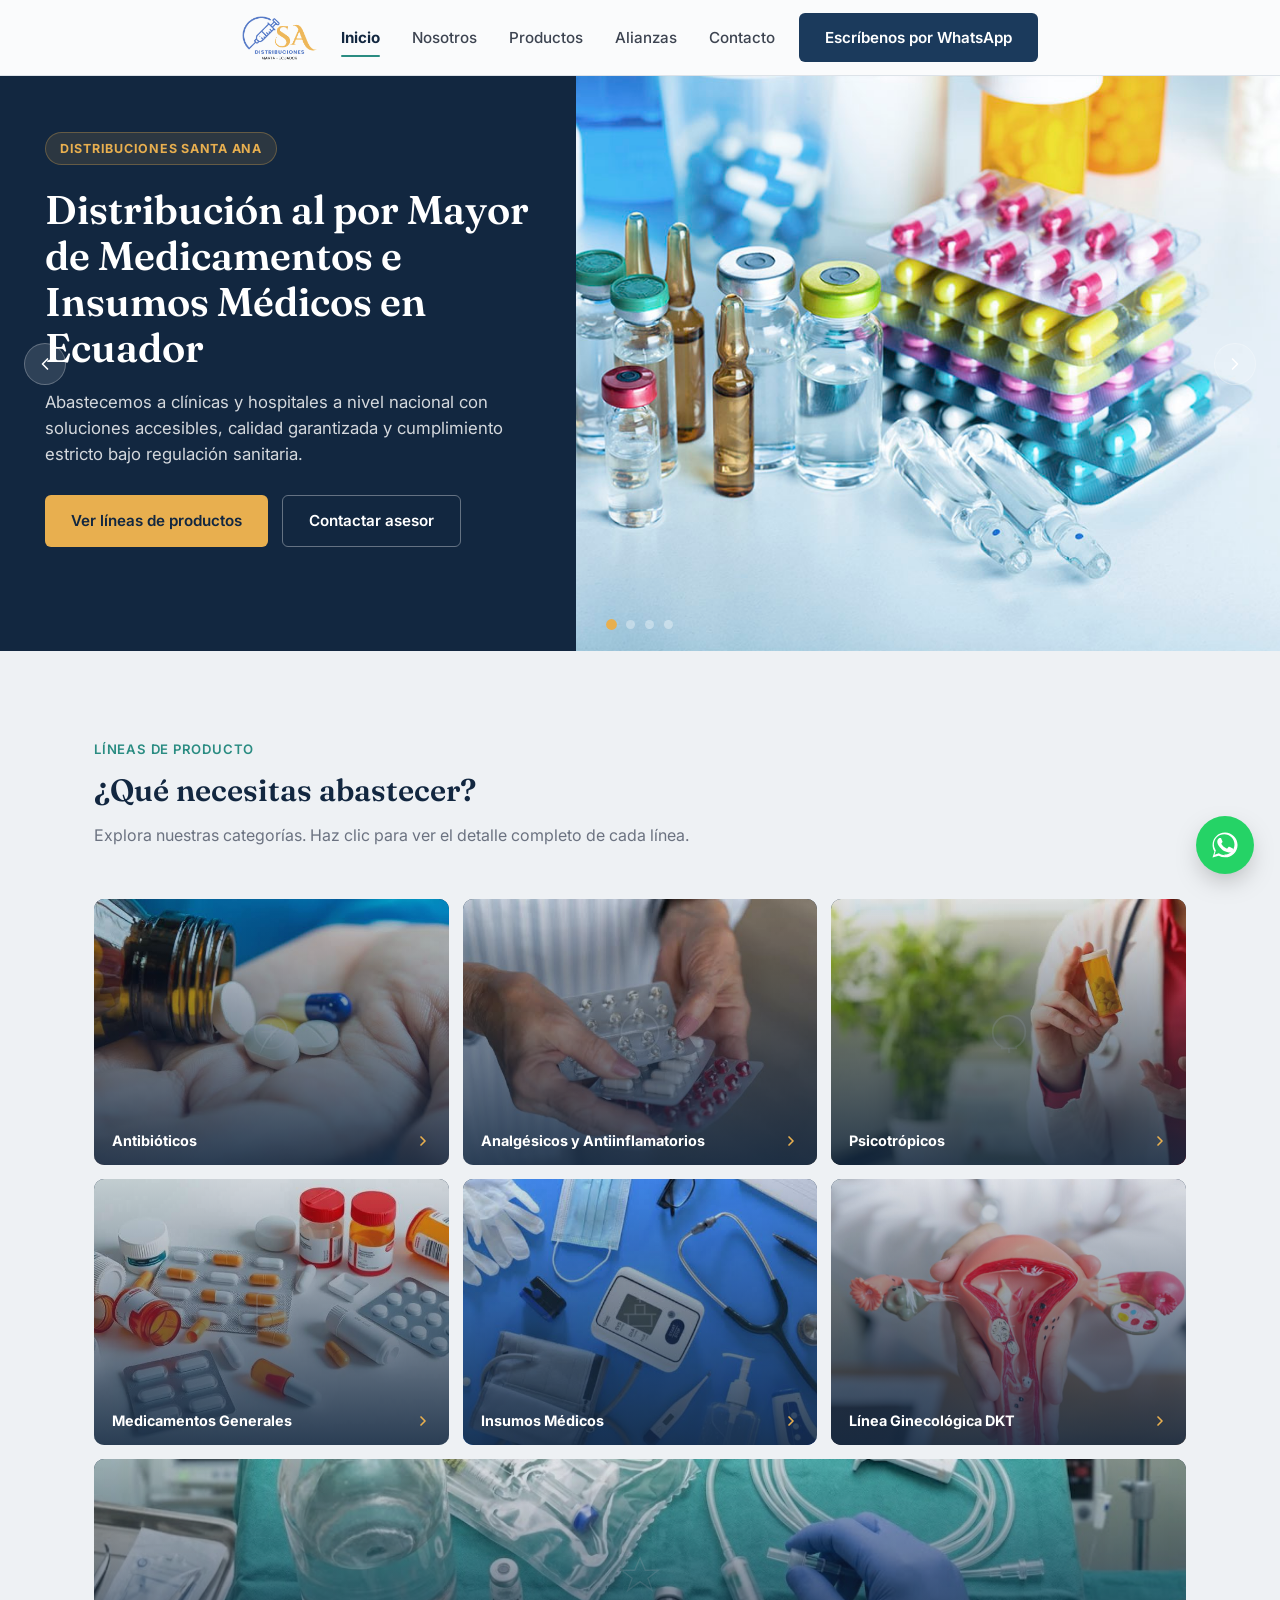
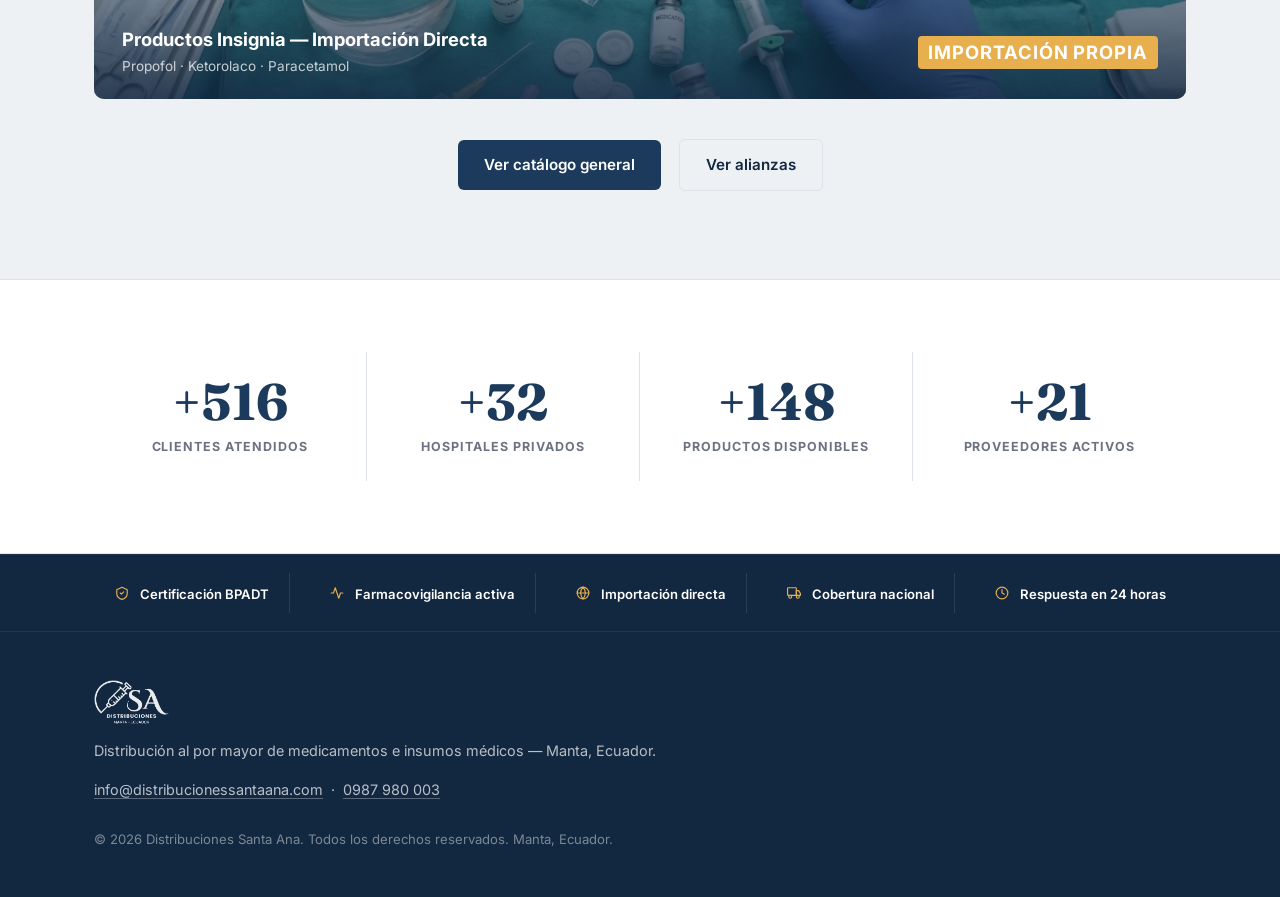
==== commit 76c78365: "." ====
--- a/index.html
+++ b/index.html
@@ -4,7 +4,7 @@
 <meta charset="UTF-8">
 <meta name="viewport" content="width=device-width, initial-scale=1.0">
 <title>Distribuciones Santa Ana — Distribución al por Mayor de Medicamentos e Insumos Médicos</title>
-<meta name="description" content="Distribuciones Santa Ana abastece al sector publico y privado en el area de salud en Ecuador con medicamentos e insumos médicos. Cobertura nacional.">
+<meta name="description" content="Distribuciones Santa Ana abastece al sector público y privado del área de salud en Ecuador con medicamentos e insumos médicos. Cobertura nacional.">
 <link rel="preconnect" href="https://fonts.googleapis.com">
 <link rel="preconnect" href="https://fonts.gstatic.com" crossorigin>
 <link href="https://fonts.googleapis.com/css2?family=Fraunces:opsz,wght@9..144,400;9..144,500;9..144,600;9..144,700&family=Inter:wght@400;500;600;700&display=swap" rel="stylesheet">
@@ -186,7 +186,7 @@
             <svg viewBox="0 0 48 48" fill="none" stroke="currentColor" stroke-width="1.5"><circle cx="24" cy="18" r="10"/><path d="M24 28v12M19 36h10"/></svg>
           </div>
           <div class="category-card-label">
-            <span>Línea Ginecológica DECATE</span>
+            <span>Línea Ginecológica DKT</span>
             <svg class="arrow" viewBox="0 0 24 24" fill="none" stroke="currentColor" stroke-width="2.5" stroke-linecap="round" stroke-linejoin="round"><polyline points="9 18 15 12 9 6"/></svg>
           </div>
         </a>
@@ -335,6 +335,11 @@
       <img src="assets/logo.png" alt="Distribuciones Santa Ana" class="brand-logo" style="filter: brightness(0) invert(1); opacity: 0.92;">
     </div>
     <p class="footer-note">Distribución al por mayor de medicamentos e insumos médicos — Manta, Ecuador.</p>
+    <p class="footer-note" style="margin-top:6px;">
+      <a href="mailto:info@distribucionessantaana.com" style="color:inherit;text-decoration:none;border-bottom:1px solid rgba(255,255,255,0.3);">info@distribucionessantaana.com</a>
+      &nbsp;·&nbsp;
+      <a href="https://wa.me/593987980003" target="_blank" rel="noopener" style="color:inherit;text-decoration:none;border-bottom:1px solid rgba(255,255,255,0.3);">0987 980 003</a>
+    </p>
     <p class="footer-copy">© 2026 Distribuciones Santa Ana. Todos los derechos reservados. Manta, Ecuador.</p>
   </div>
 </footer>
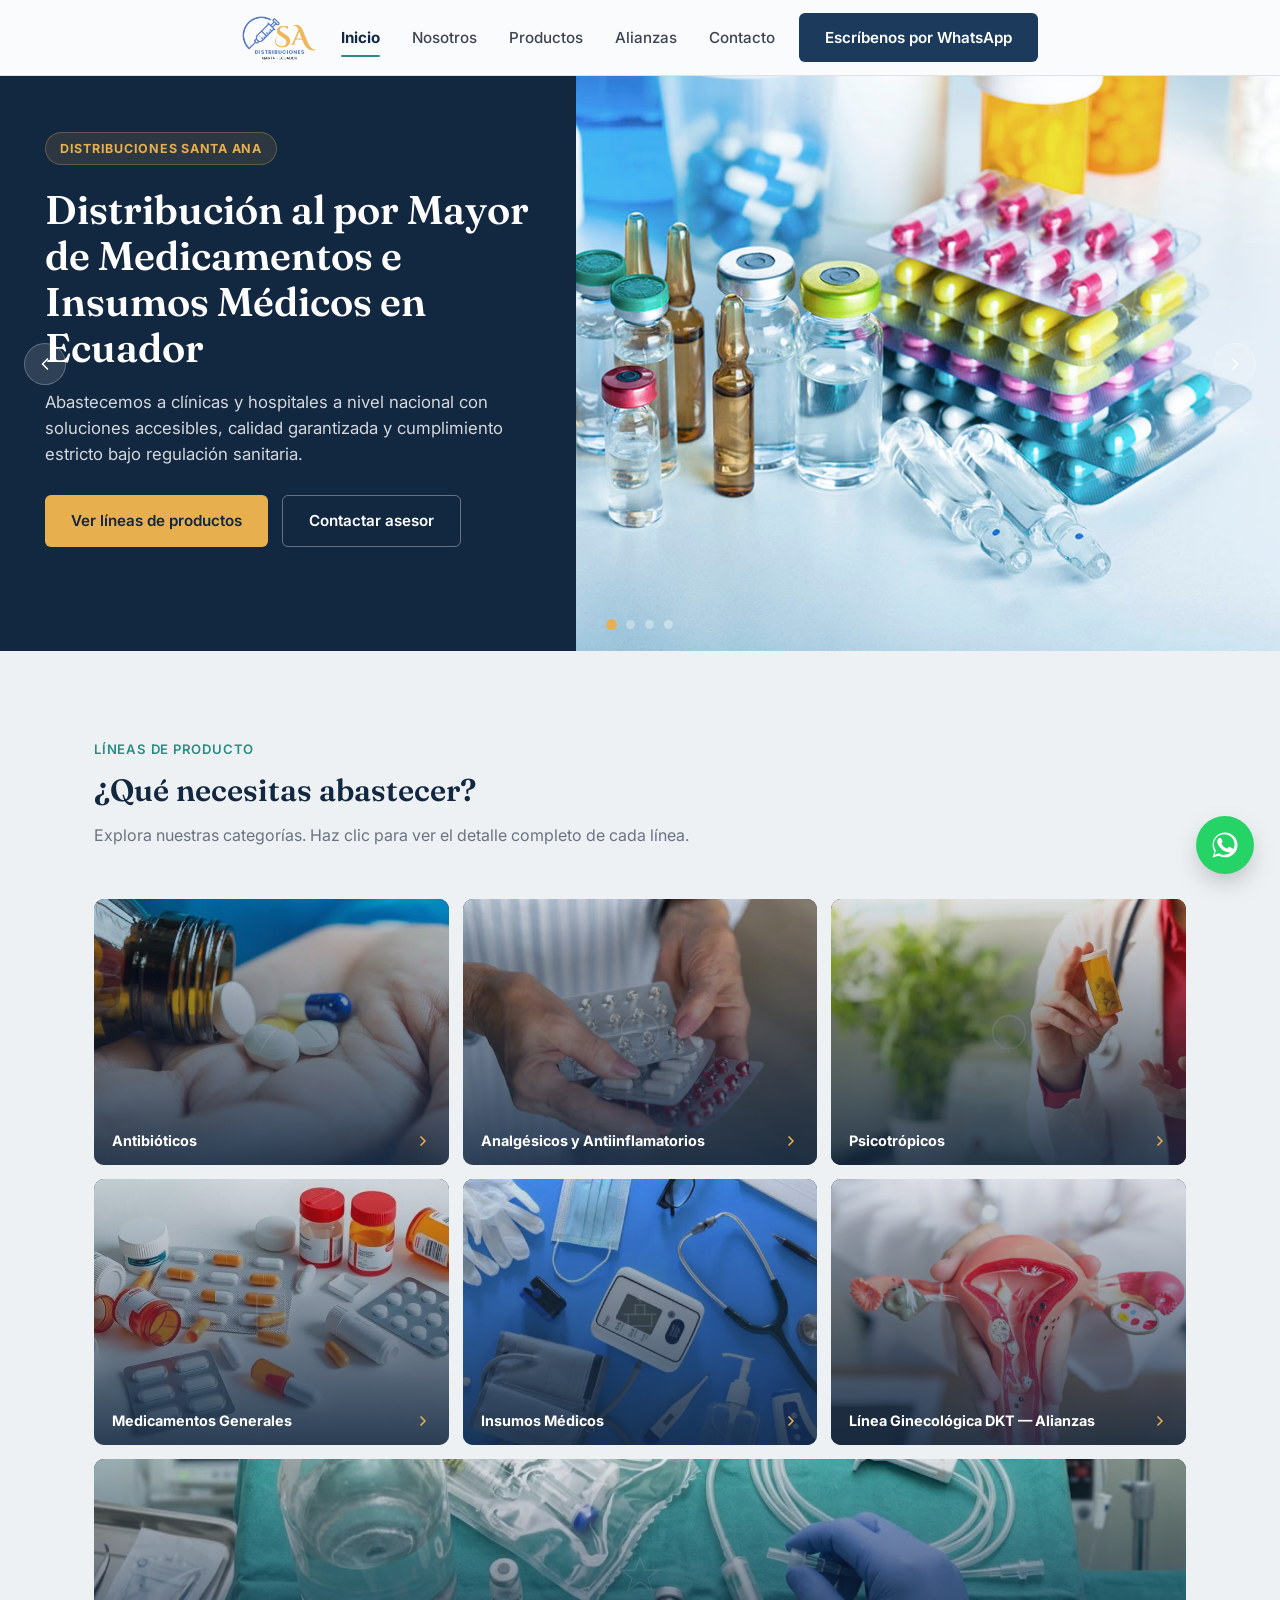
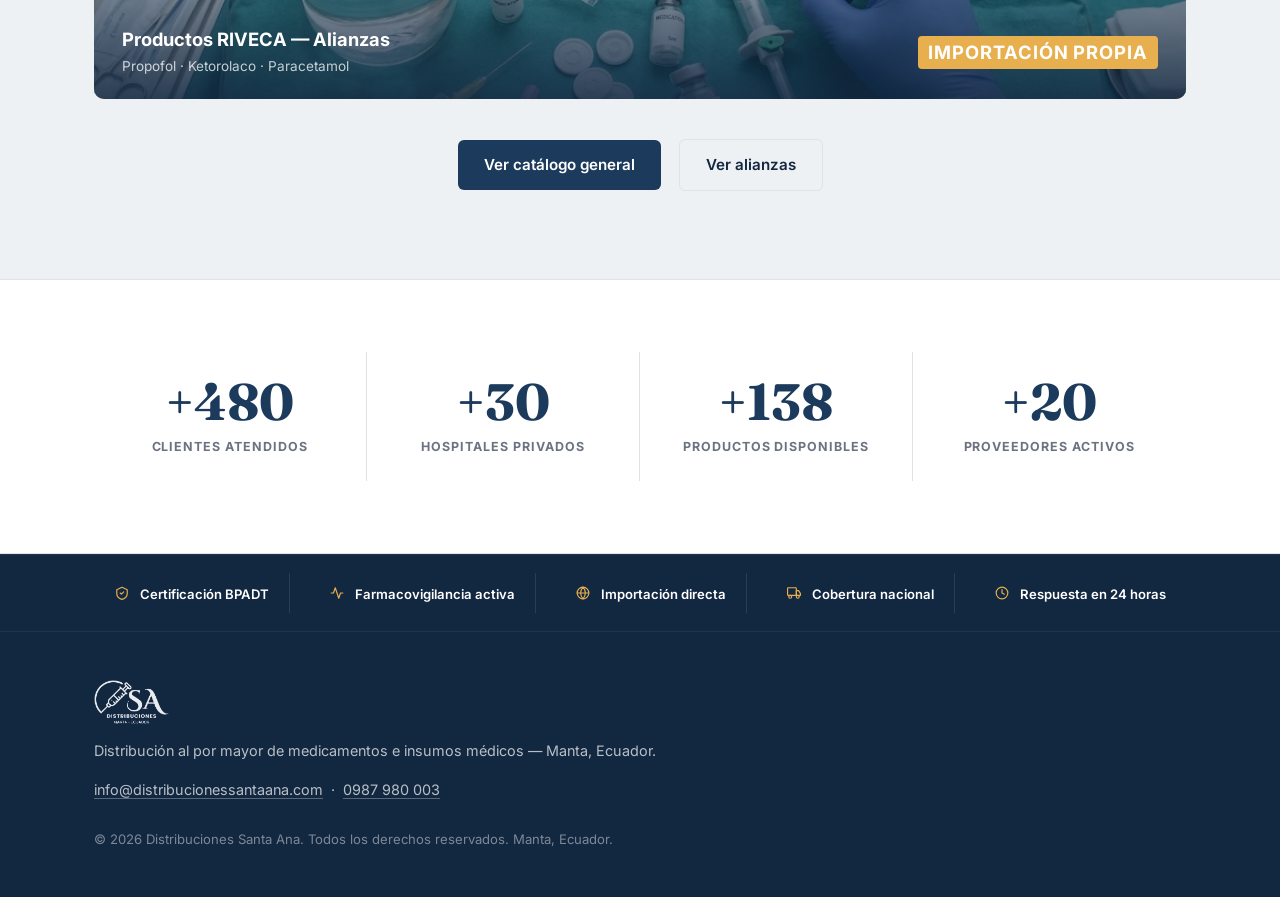
==== commit 62e79d12: "cambio en palabras y en hipervinculos" ====
--- a/index.html
+++ b/index.html
@@ -179,28 +179,28 @@
         </a>
 
         <!-- Cuadrito 6: Línea Ginecológica -->
-        <a href="especializadas.html" class="category-card cat-small">
-          <img src="assets/categories/ginecologia.jpg" alt="Línea Ginecológica" class="category-card-img"
+        <a href="especializadas.html#dkt" class="category-card cat-small">
+          <img src="assets/categories/ginecologia.jpg" alt="Línea Ginecológica DKT" class="category-card-img"
                onerror="this.style.display='none'">
           <div class="category-card-icon" aria-hidden="true">
             <svg viewBox="0 0 48 48" fill="none" stroke="currentColor" stroke-width="1.5"><circle cx="24" cy="18" r="10"/><path d="M24 28v12M19 36h10"/></svg>
           </div>
           <div class="category-card-label">
-            <span>Línea Ginecológica DKT</span>
+            <span>Línea Ginecológica DKT — Alianzas</span>
             <svg class="arrow" viewBox="0 0 24 24" fill="none" stroke="currentColor" stroke-width="2.5" stroke-linecap="round" stroke-linejoin="round"><polyline points="9 18 15 12 9 6"/></svg>
           </div>
         </a>
 
         <!-- Card GRANDE: Productos Insignia -->
-        <a href="especializadas.html" class="category-card cat-featured">
-          <img src="assets/categories/insignia.jpg" alt="Productos Insignia" class="category-card-img"
+        <a href="especializadas.html#riveca" class="category-card cat-featured">
+          <img src="assets/categories/insignia.jpg" alt="Productos RIVECA" class="category-card-img"
                onerror="this.style.display='none'">
           <div class="category-card-icon" aria-hidden="true">
             <svg viewBox="0 0 64 64" fill="none" stroke="currentColor" stroke-width="1.5"><path d="M32 8l6 14h15l-12 9 5 14-14-10-14 10 5-14-12-9h15z"/></svg>
           </div>
           <div class="category-card-label">
             <div class="cat-text">
-              <span>Productos Insignia — Importación Directa</span>
+              <span>Productos RIVECA — Alianzas</span>
               <p class="cat-sub">Propofol · Ketorolaco · Paracetamol</p>
             </div>
             <span class="cat-badge">Importación Propia</span>
--- a/styles.css
+++ b/styles.css
@@ -759,8 +759,9 @@
   margin-bottom: 12px;
 }
 .product-line-header p {
-  color: var(--c-ink-soft);
+  color: var(--c-navy-deep);
   font-size: 0.94rem;
+  font-weight: 500;
   margin-bottom: 24px;
   line-height: 1.6;
 }
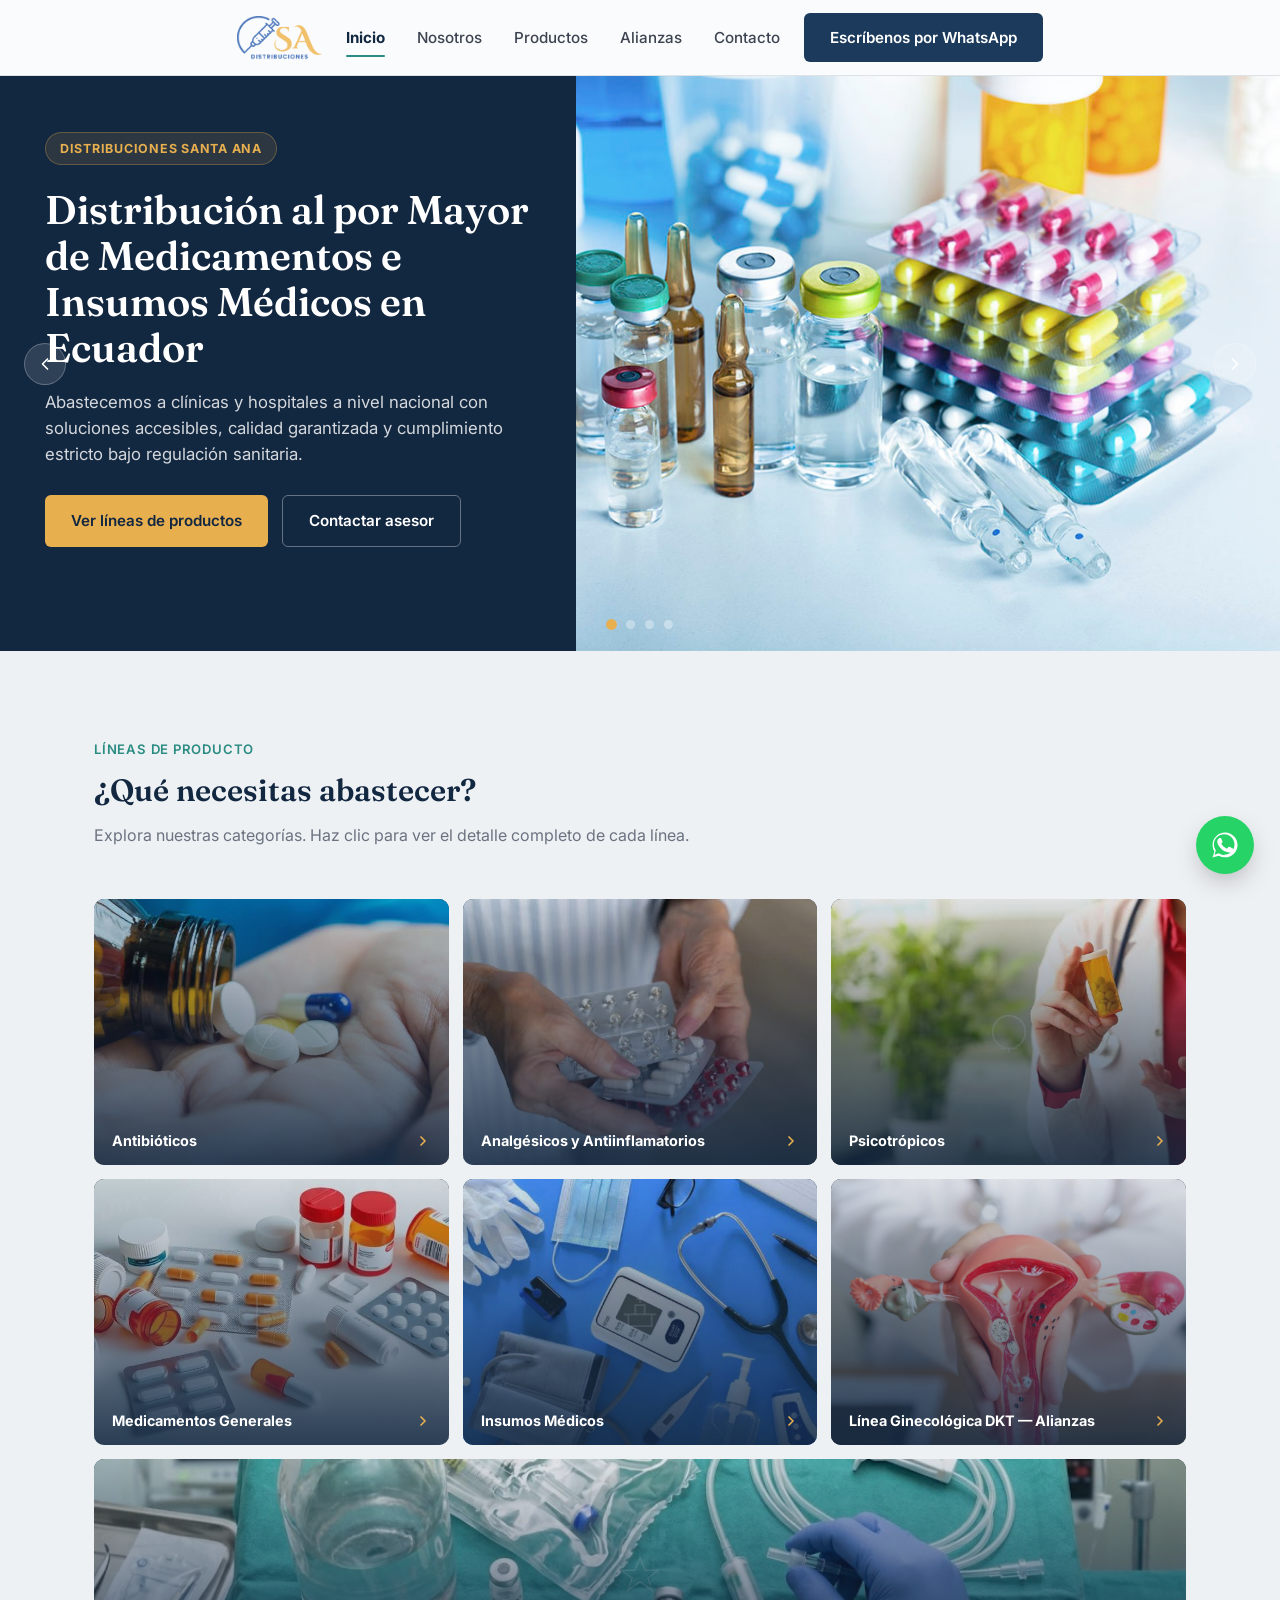
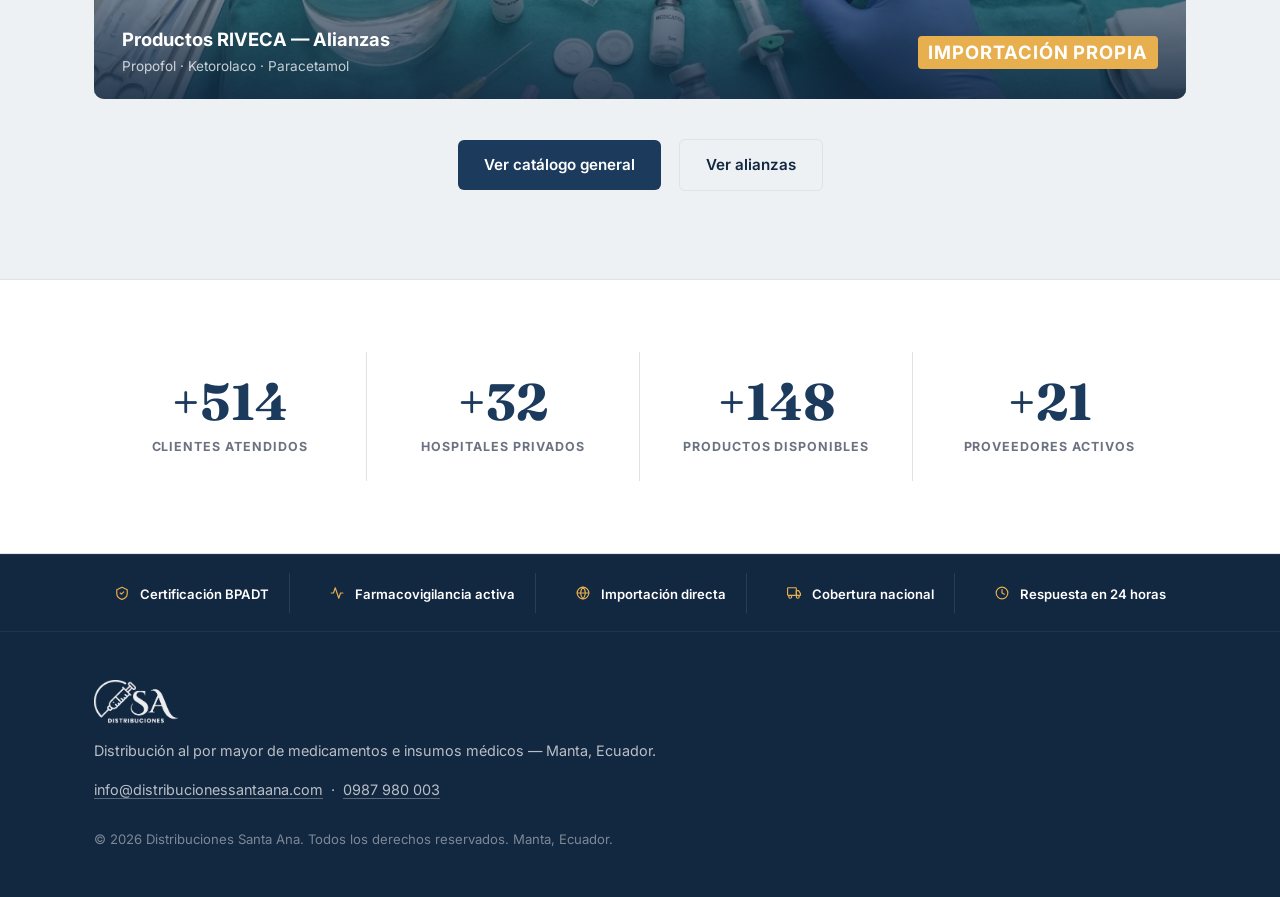
==== commit c2527fa2: "nuevos cambios" ====
--- a/index.html
+++ b/index.html
@@ -5,10 +5,85 @@
 <meta name="viewport" content="width=device-width, initial-scale=1.0">
 <title>Distribuciones Santa Ana — Distribución al por Mayor de Medicamentos e Insumos Médicos</title>
 <meta name="description" content="Distribuciones Santa Ana abastece al sector público y privado del área de salud en Ecuador con medicamentos e insumos médicos. Cobertura nacional.">
+
+<link rel="canonical" href="https://distribucionessantaana.com/">
+
+<!-- Icono de pestaña -->
+<link rel="icon" type="image/png" href="assets/logo.png">
+<link rel="apple-touch-icon" href="assets/logo.png">
+<meta name="theme-color" content="#122740">
+
+<!-- Open Graph (vista previa al compartir en WhatsApp, Facebook, LinkedIn) -->
+<meta property="og:type" content="website">
+<meta property="og:site_name" content="Distribuciones Santa Ana">
+<meta property="og:locale" content="es_EC">
+<meta property="og:url" content="https://distribucionessantaana.com/">
+<meta property="og:title" content="Distribuciones Santa Ana — Distribución al por Mayor de Medicamentos e Insumos Médicos">
+<meta property="og:description" content="Distribuciones Santa Ana abastece al sector público y privado del área de salud en Ecuador con medicamentos e insumos médicos. Cobertura nacional.">
+<meta property="og:image" content="https://distribucionessantaana.com/assets/og-image.jpg">
+<meta property="og:image:width" content="1200">
+<meta property="og:image:height" content="630">
+<meta property="og:image:alt" content="Distribuciones Santa Ana — Manta, Ecuador">
+
+<!-- Twitter / X -->
+<meta name="twitter:card" content="summary_large_image">
+<meta name="twitter:title" content="Distribuciones Santa Ana — Distribución al por Mayor de Medicamentos e Insumos Médicos">
+<meta name="twitter:description" content="Distribuciones Santa Ana abastece al sector público y privado del área de salud en Ecuador con medicamentos e insumos médicos. Cobertura nacional.">
+<meta name="twitter:image" content="https://distribucionessantaana.com/assets/og-image.jpg">
+
 <link rel="preconnect" href="https://fonts.googleapis.com">
 <link rel="preconnect" href="https://fonts.gstatic.com" crossorigin>
 <link href="https://fonts.googleapis.com/css2?family=Fraunces:opsz,wght@9..144,400;9..144,500;9..144,600;9..144,700&family=Inter:wght@400;500;600;700&display=swap" rel="stylesheet">
 <link rel="stylesheet" href="styles.css">
+<script type="application/ld+json">
+{
+  "@context": "https://schema.org",
+  "@type": "Organization",
+  "@id": "https://distribucionessantaana.com/#organizacion",
+  "name": "Distribuciones Santa Ana",
+  "url": "https://distribucionessantaana.com/",
+  "logo": "https://distribucionessantaana.com/assets/logo.png",
+  "image": "https://distribucionessantaana.com/assets/og-image.jpg",
+  "description": "Distribución al por mayor de medicamentos e insumos médicos para clínicas y hospitales en Ecuador. Certificación BPADT otorgada por ARCSA.",
+  "email": "info@distribucionessantaana.com",
+  "telephone": "+593987980003",
+  "address": {
+    "@type": "PostalAddress",
+    "streetAddress": "Ave 108",
+    "addressLocality": "Manta",
+    "addressRegion": "Manabí",
+    "addressCountry": "EC"
+  },
+  "geo": {
+    "@type": "GeoCoordinates",
+    "latitude": -0.956274,
+    "longitude": -80.699128
+  },
+  "areaServed": {
+    "@type": "Country",
+    "name": "Ecuador"
+  },
+  "openingHoursSpecification": [{
+    "@type": "OpeningHoursSpecification",
+    "dayOfWeek": ["Monday", "Tuesday", "Wednesday", "Thursday", "Friday"],
+    "opens": "08:00",
+    "closes": "17:00"
+  }],
+  "contactPoint": [{
+    "@type": "ContactPoint",
+    "contactType": "sales",
+    "telephone": "+593987980003",
+    "email": "info@distribucionessantaana.com",
+    "areaServed": "EC",
+    "availableLanguage": ["Spanish"]
+  }],
+  "knowsAbout": [
+    "Distribución de medicamentos",
+    "Insumos médicos hospitalarios",
+    "Buenas Prácticas de Almacenamiento, Distribución y Transporte (BPADT)"
+  ]
+}
+</script>
 </head>
 <body>
 
--- a/styles.css
+++ b/styles.css
@@ -970,6 +970,44 @@
   color: var(--c-ink-soft);
   opacity: 0.7;
 }
+/* Casilla de consentimiento de datos */
+.form-consent {
+  display: flex;
+  align-items: flex-start;
+  gap: 10px;
+  margin-top: 4px;
+  padding: 14px 16px;
+  background: var(--c-paper);
+  border: 1px solid var(--c-line);
+  border-radius: var(--radius);
+}
+.form-consent input[type="checkbox"] {
+  flex-shrink: 0;
+  width: 17px;
+  height: 17px;
+  margin: 2px 0 0;
+  accent-color: var(--c-teal);
+  cursor: pointer;
+}
+.form-consent label {
+  font-size: 0.82rem;
+  line-height: 1.5;
+  color: var(--c-ink);
+  cursor: pointer;
+}
+.form-consent label strong { color: var(--c-navy-deep); }
+.form-consent label a {
+  color: var(--c-navy);
+  font-weight: 600;
+  text-decoration: underline;
+  text-decoration-color: var(--c-line);
+}
+.form-consent label a:hover { text-decoration-color: var(--c-navy); }
+.form-consent:focus-within {
+  border-color: var(--c-teal);
+  box-shadow: 0 0 0 3px rgba(42,140,130,0.12);
+}
+
 .form-submit { margin-top: 6px; }
 .form-success {
   display: none;
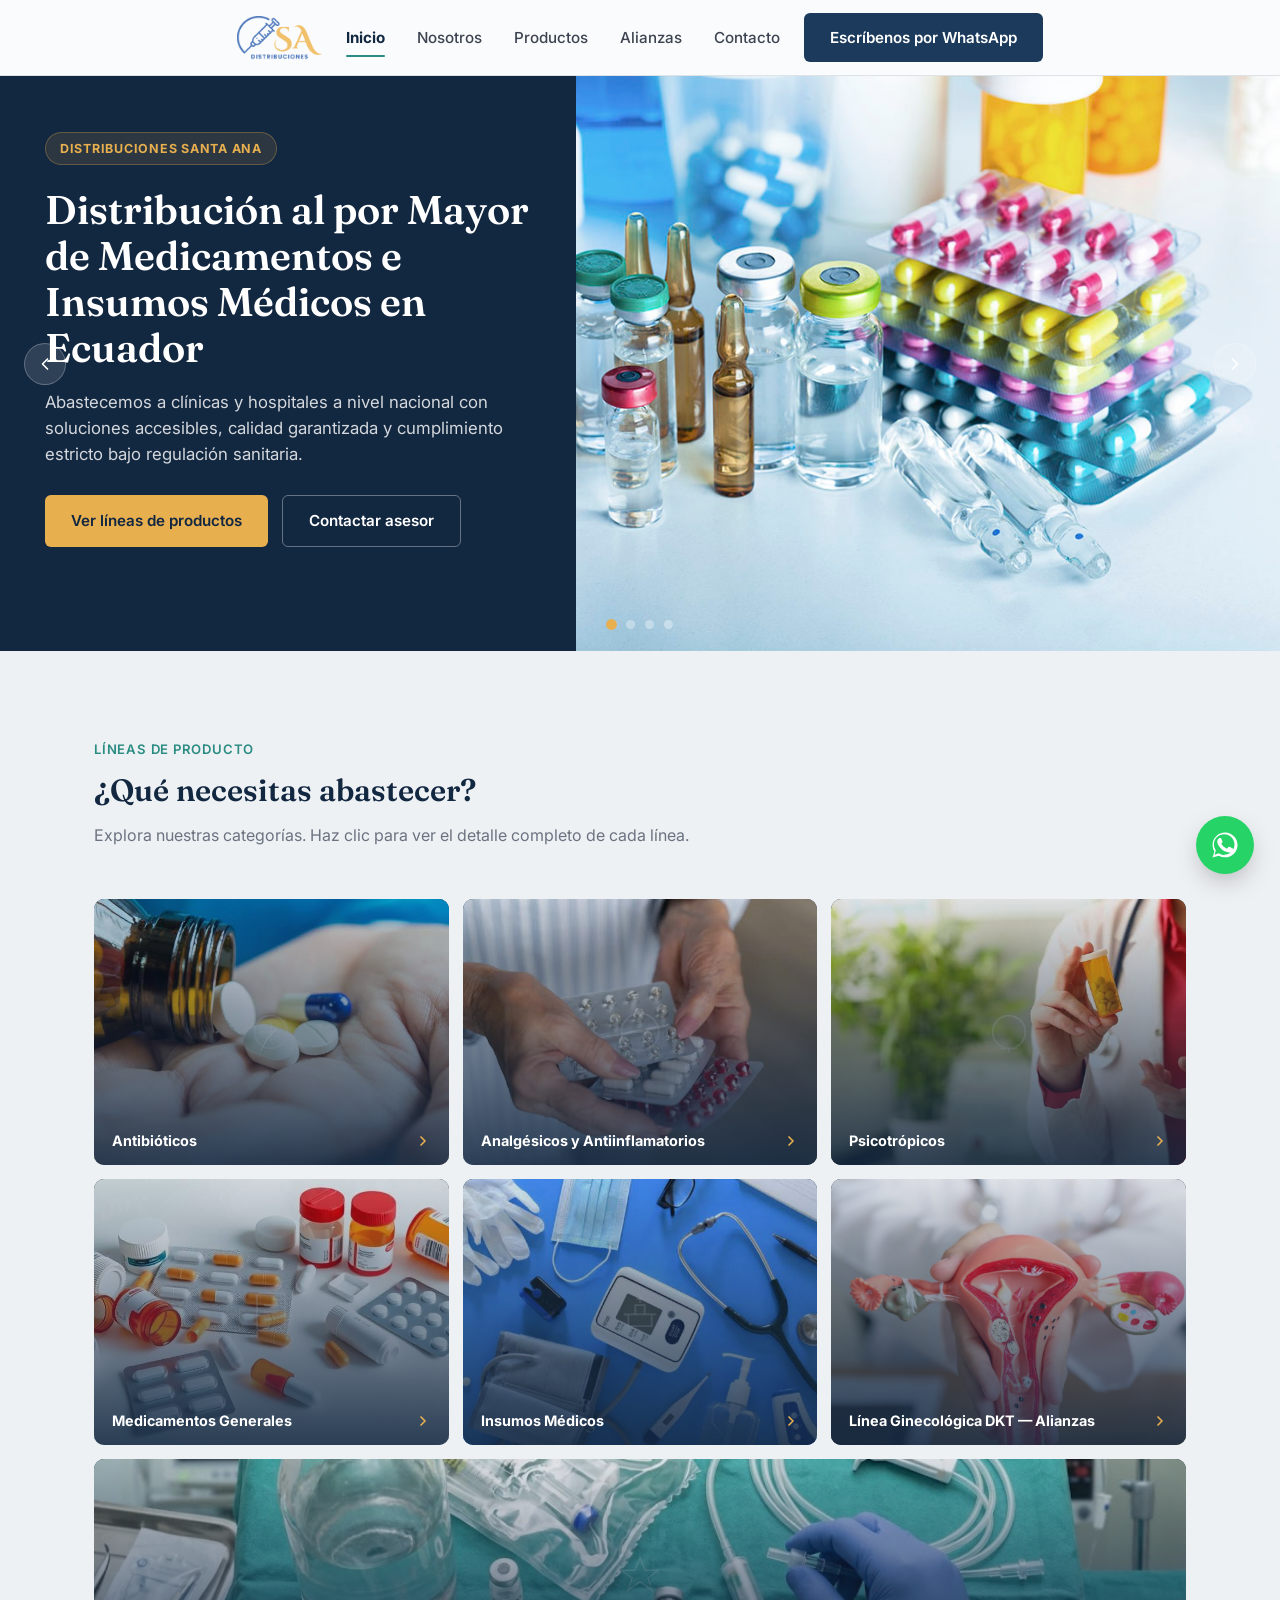
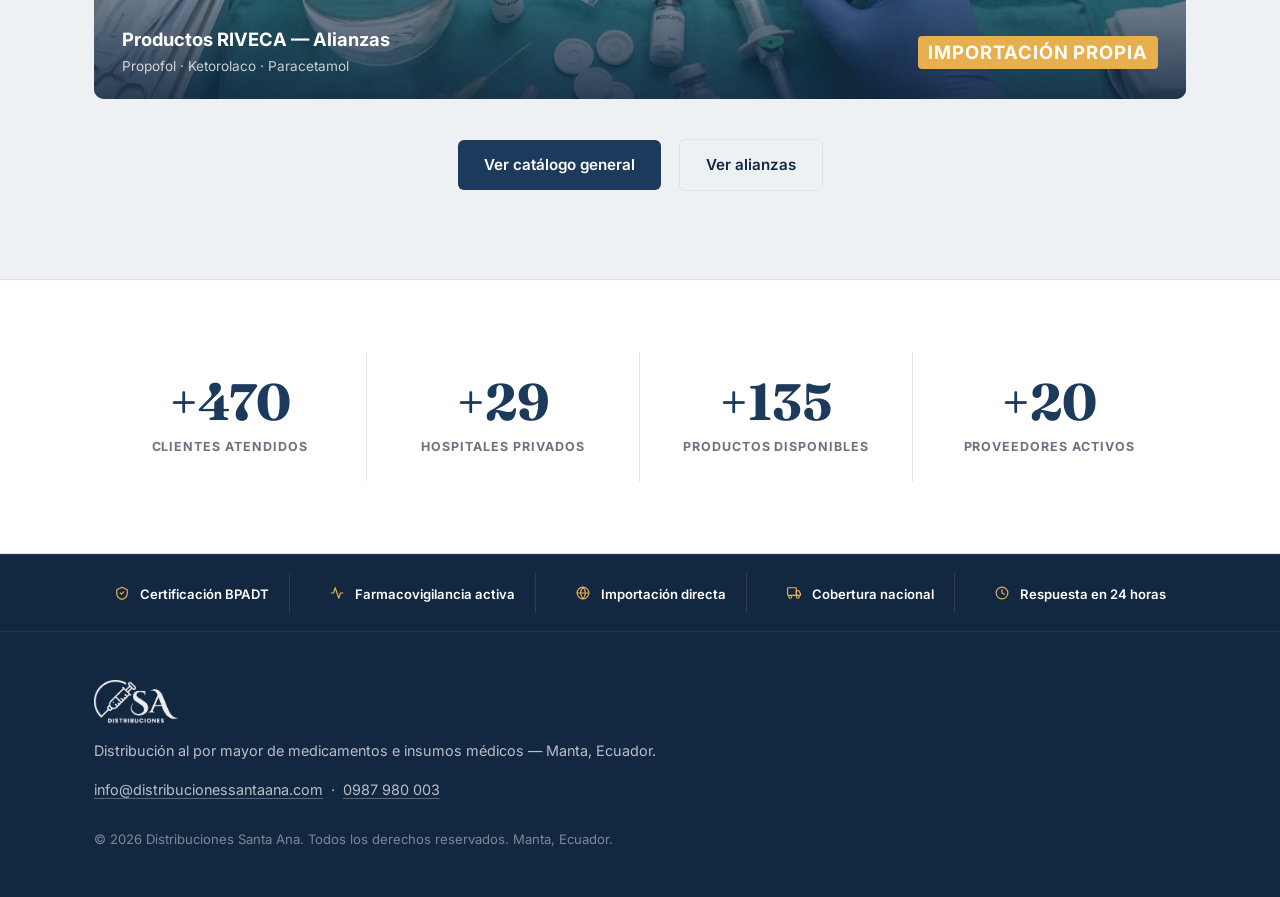
==== commit c345dd3e: "mejoras varias" ====
--- a/index.html
+++ b/index.html
@@ -9,8 +9,9 @@
 <link rel="canonical" href="https://distribucionessantaana.com/">
 
 <!-- Icono de pestaña -->
-<link rel="icon" type="image/png" href="assets/logo.png">
-<link rel="apple-touch-icon" href="assets/logo.png">
+<link rel="icon" href="assets/favicon.ico" sizes="16x16 32x32 48x48">
+<link rel="icon" type="image/png" href="assets/favicon.png" sizes="512x512">
+<link rel="apple-touch-icon" href="assets/apple-touch-icon.png">
 <meta name="theme-color" content="#122740">
 
 <!-- Open Graph (vista previa al compartir en WhatsApp, Facebook, LinkedIn) -->
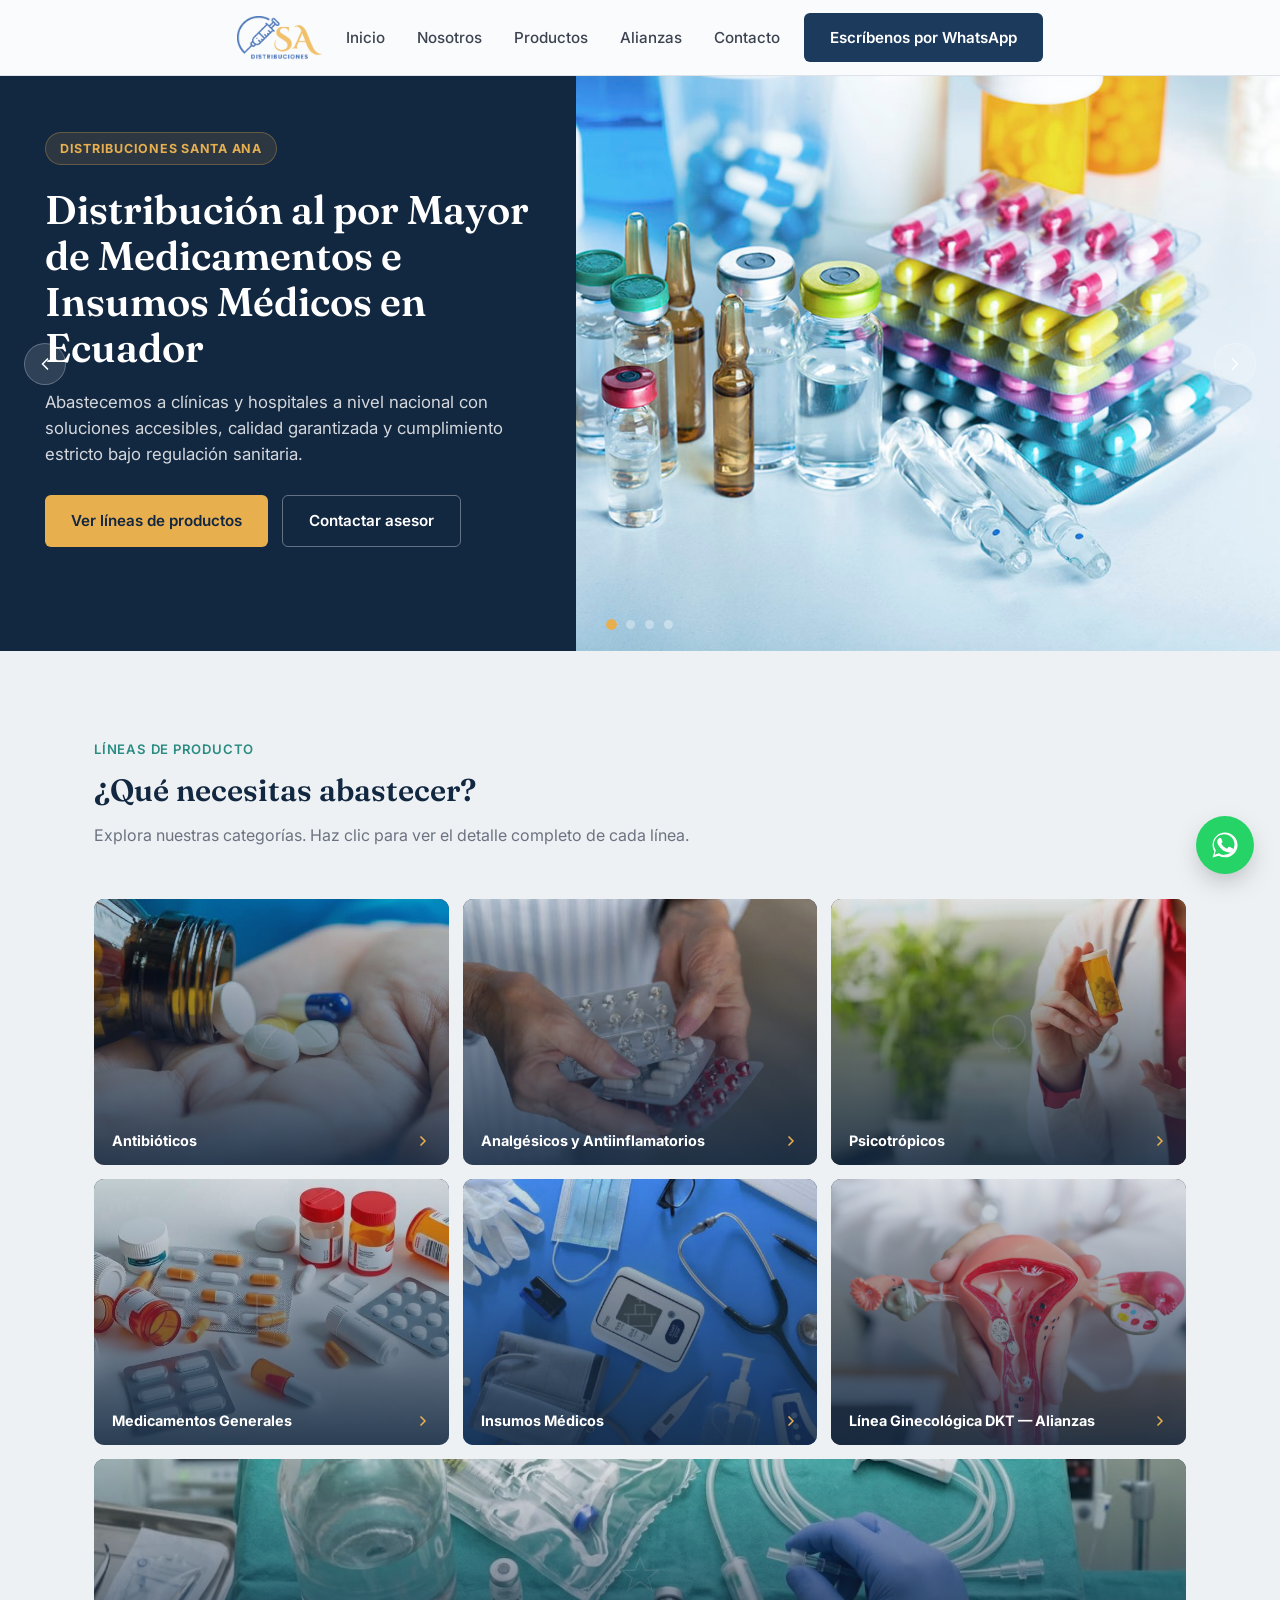
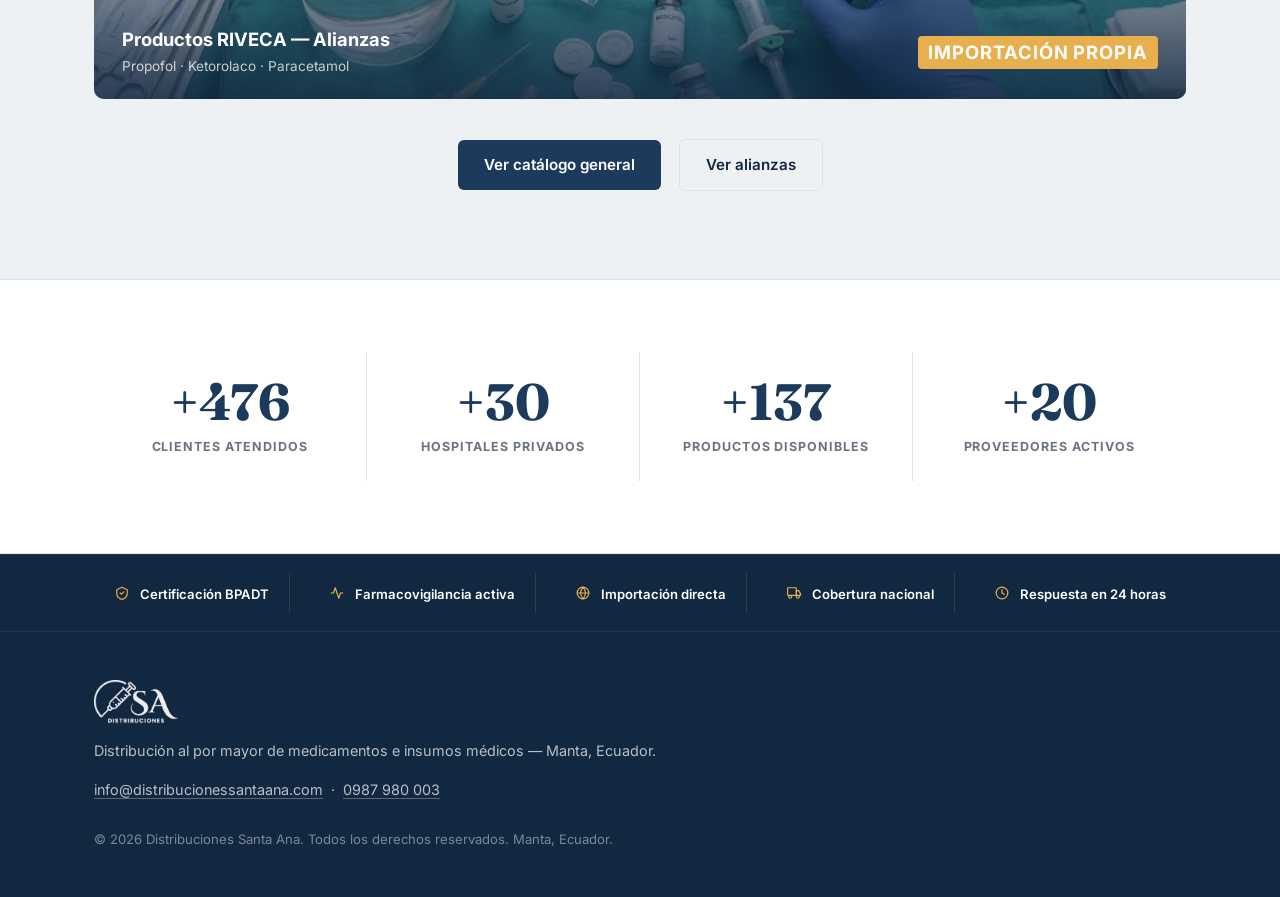
==== commit 64b0957b: "cambios" ====
--- a/index.html
+++ b/index.html
@@ -9,9 +9,9 @@
 <link rel="canonical" href="https://distribucionessantaana.com/">
 
 <!-- Icono de pestaña -->
-<link rel="icon" href="assets/favicon.ico" sizes="16x16 32x32 48x48">
-<link rel="icon" type="image/png" href="assets/favicon.png" sizes="512x512">
-<link rel="apple-touch-icon" href="assets/apple-touch-icon.png">
+<link rel="icon" href="/favicon.ico" sizes="16x16 32x32 48x48">
+<link rel="icon" type="image/png" href="/assets/favicon.png" sizes="512x512">
+<link rel="apple-touch-icon" href="/assets/apple-touch-icon.png">
 <meta name="theme-color" content="#122740">
 
 <!-- Open Graph (vista previa al compartir en WhatsApp, Facebook, LinkedIn) -->
@@ -35,7 +35,7 @@
 <link rel="preconnect" href="https://fonts.googleapis.com">
 <link rel="preconnect" href="https://fonts.gstatic.com" crossorigin>
 <link href="https://fonts.googleapis.com/css2?family=Fraunces:opsz,wght@9..144,400;9..144,500;9..144,600;9..144,700&family=Inter:wght@400;500;600;700&display=swap" rel="stylesheet">
-<link rel="stylesheet" href="styles.css">
+<link rel="stylesheet" href="/styles.css">
 <script type="application/ld+json">
 {
   "@context": "https://schema.org",
@@ -91,15 +91,15 @@
 <!-- ============ HEADER ============ -->
 <header class="site-header" id="top">
   <div class="container header-inner">
-    <a href="index.html" class="brand">
-      <img src="assets/logo.png" alt="Distribuciones Santa Ana" class="brand-logo">
+    <a href="/" class="brand">
+      <img src="/assets/logo.png" alt="Distribuciones Santa Ana" class="brand-logo">
     </a>
     <nav class="main-nav" id="main-nav">
-      <a href="index.html">Inicio</a>
-      <a href="nosotros.html">Nosotros</a>
-      <a href="productos.html">Productos</a>
-      <a href="especializadas.html">Alianzas</a>
-      <a href="contacto.html">Contacto</a>
+      <a href="/">Inicio</a>
+      <a href="/nosotros">Nosotros</a>
+      <a href="/productos">Productos</a>
+      <a href="/alianzas">Alianzas</a>
+      <a href="/contacto">Contacto</a>
     </nav>
     <a href="https://wa.me/593987980003?text=Hola%2C%20deseo%20solicitar%20una%20cotización" class="btn btn-primary nav-cta" target="_blank" rel="noopener">
       Escríbenos por WhatsApp
@@ -117,44 +117,44 @@
     <div class="carousel-track">
 
       <div class="carousel-slide">
-        <img src="assets/slides/slide1.jpg" alt="" class="carousel-slide-img" aria-hidden="true">
+        <img src="/assets/slides/slide1.jpg" alt="" class="carousel-slide-img" aria-hidden="true">
         <div class="carousel-content">
           <span class="carousel-tag">Distribuciones Santa Ana</span>
           <h2>Distribución al por Mayor de Medicamentos e Insumos Médicos en Ecuador</h2>
           <p>Abastecemos a clínicas y hospitales a nivel nacional con soluciones accesibles, calidad garantizada y cumplimiento estricto bajo regulación sanitaria.</p>
           <div class="hero-actions">
-            <a href="productos.html" class="btn btn-primary">Ver líneas de productos</a>
+            <a href="/productos" class="btn btn-primary">Ver líneas de productos</a>
             <a href="https://wa.me/593987980003?text=Hola%2C%20deseo%20solicitar%20una%20cotización" class="btn btn-ghost" target="_blank" rel="noopener">Contactar asesor</a>
           </div>
         </div>
       </div>
 
       <div class="carousel-slide">
-        <img src="assets/slides/slide2.jpg" alt="" class="carousel-slide-img" aria-hidden="true">
+        <img src="/assets/slides/slide2.jpg" alt="" class="carousel-slide-img" aria-hidden="true">
         <div class="carousel-content">
           <span class="carousel-tag">Garantía regulatoria</span>
           <h2>Certificación BPADT otorgada por ARCSA</h2>
           <p>Operamos bajo los más estrictos estándares de control del sector sanitario, garantizando trazabilidad y condiciones óptimas de almacenamiento, distribución y transporte.</p>
           <div class="hero-actions">
-            <a href="nosotros.html" class="btn btn-primary">Conocer más</a>
+            <a href="/nosotros" class="btn btn-primary">Conocer más</a>
           </div>
         </div>
       </div>
 
       <div class="carousel-slide">
-        <img src="assets/slides/slide3.jpg" alt="" class="carousel-slide-img" aria-hidden="true">
+        <img src="/assets/slides/slide3.jpg" alt="" class="carousel-slide-img" aria-hidden="true">
         <div class="carousel-content">
           <span class="carousel-tag">Cobertura nacional</span>
           <h2>Despacho a clínicas y hospitales en todo el Ecuador</h2>
           <p>Desde nuestro centro de distribución en Manta, operamos con un sistema logístico que garantiza entregas oportunas a nivel nacional.</p>
           <div class="hero-actions">
-            <a href="contacto.html" class="btn btn-primary">Ver cobertura</a>
+            <a href="/contacto" class="btn btn-primary">Ver cobertura</a>
           </div>
         </div>
       </div>
 
       <div class="carousel-slide">
-        <img src="assets/slides/slide4.jpg" alt="" class="carousel-slide-img" aria-hidden="true">
+        <img src="/assets/slides/slide4.jpg" alt="" class="carousel-slide-img" aria-hidden="true">
         <div class="carousel-content">
           <span class="carousel-tag">¿Necesitas abastecer tu institución?</span>
           <h2>Solicita tu cotización hoy mismo!</h2>
@@ -190,8 +190,8 @@
       <div class="category-mosaic">
 
         <!-- Cuadrito 1: Antibióticos -->
-        <a href="productos.html#antibioticos" class="category-card cat-small">
-          <img src="assets/categories/antibioticos.jpg" alt="Antibióticos" class="category-card-img"
+        <a href="/productos#antibioticos" class="category-card cat-small">
+          <img src="/assets/categories/antibioticos.jpg" alt="Antibióticos" class="category-card-img"
                onerror="this.style.display='none'">
           <div class="category-card-icon" aria-hidden="true">
             <svg viewBox="0 0 48 48" fill="none" stroke="currentColor" stroke-width="1.5"><circle cx="24" cy="24" r="14"/><line x1="24" y1="16" x2="24" y2="32"/><line x1="16" y1="24" x2="32" y2="24"/></svg>
@@ -203,8 +203,8 @@
         </a>
 
         <!-- Cuadrito 2: Analgésicos -->
-        <a href="productos.html#analgesicos" class="category-card cat-small">
-          <img src="assets/categories/analgesicos.jpg" alt="Analgésicos y Antiinflamatorios" class="category-card-img"
+        <a href="/productos#analgesicos" class="category-card cat-small">
+          <img src="/assets/categories/analgesicos.jpg" alt="Analgésicos y Antiinflamatorios" class="category-card-img"
                onerror="this.style.display='none'">
           <div class="category-card-icon" aria-hidden="true">
             <svg viewBox="0 0 48 48" fill="none" stroke="currentColor" stroke-width="1.5"><path d="M24 8C15.2 8 8 15.2 8 24s7.2 16 16 16 16-7.2 16-16S32.8 8 24 8z"/><path d="M16 24h16"/></svg>
@@ -216,8 +216,8 @@
         </a>
 
         <!-- Cuadrito 3: Psicotrópicos -->
-        <a href="productos.html#psicotropicos" class="category-card cat-small">
-          <img src="assets/categories/psicotropicos.jpg" alt="Psicotrópicos" class="category-card-img"
+        <a href="/productos#psicotropicos" class="category-card cat-small">
+          <img src="/assets/categories/psicotropicos.jpg" alt="Psicotrópicos" class="category-card-img"
                onerror="this.style.display='none'">
           <div class="category-card-icon" aria-hidden="true">
             <svg viewBox="0 0 48 48" fill="none" stroke="currentColor" stroke-width="1.5"><path d="M24 10c-7.7 0-14 6.3-14 14 0 5.5 3.2 10.3 7.9 12.7V38h12.2v-1.3C34.8 34.3 38 29.5 38 24c0-7.7-6.3-14-14-14z"/><line x1="24" y1="38" x2="24" y2="42"/></svg>
@@ -229,8 +229,8 @@
         </a>
 
         <!-- Cuadrito 4: Medicamentos Generales -->
-        <a href="productos.html#generales" class="category-card cat-small">
-          <img src="assets/categories/generales.jpg" alt="Medicamentos Generales" class="category-card-img"
+        <a href="/productos#generales" class="category-card cat-small">
+          <img src="/assets/categories/generales.jpg" alt="Medicamentos Generales" class="category-card-img"
                onerror="this.style.display='none'">
           <div class="category-card-icon" aria-hidden="true">
             <svg viewBox="0 0 48 48" fill="none" stroke="currentColor" stroke-width="1.5"><rect x="12" y="8" width="24" height="32" rx="3"/><line x1="18" y1="18" x2="30" y2="18"/><line x1="18" y1="24" x2="30" y2="24"/><line x1="18" y1="30" x2="24" y2="30"/></svg>
@@ -242,8 +242,8 @@
         </a>
 
         <!-- Cuadrito 5: Insumos Médicos -->
-        <a href="productos.html#insumos" class="category-card cat-small">
-          <img src="assets/categories/insumos.jpg" alt="Insumos Médicos" class="category-card-img"
+        <a href="/productos#insumos" class="category-card cat-small">
+          <img src="/assets/categories/insumos.jpg" alt="Insumos Médicos" class="category-card-img"
                onerror="this.style.display='none'">
           <div class="category-card-icon" aria-hidden="true">
             <svg viewBox="0 0 48 48" fill="none" stroke="currentColor" stroke-width="1.5"><path d="M10 26h28M14 26v10h20V26"/><path d="M20 26v-8h8v8"/><path d="M24 10v6M21 13h6"/></svg>
@@ -255,8 +255,8 @@
         </a>
 
         <!-- Cuadrito 6: Línea Ginecológica -->
-        <a href="especializadas.html#dkt" class="category-card cat-small">
-          <img src="assets/categories/ginecologia.jpg" alt="Línea Ginecológica DKT" class="category-card-img"
+        <a href="/alianzas#dkt" class="category-card cat-small">
+          <img src="/assets/categories/ginecologia.jpg" alt="Línea Ginecológica DKT" class="category-card-img"
                onerror="this.style.display='none'">
           <div class="category-card-icon" aria-hidden="true">
             <svg viewBox="0 0 48 48" fill="none" stroke="currentColor" stroke-width="1.5"><circle cx="24" cy="18" r="10"/><path d="M24 28v12M19 36h10"/></svg>
@@ -268,8 +268,8 @@
         </a>
 
         <!-- Card GRANDE: Productos Insignia -->
-        <a href="especializadas.html#riveca" class="category-card cat-featured">
-          <img src="assets/categories/insignia.jpg" alt="Productos RIVECA" class="category-card-img"
+        <a href="/alianzas#riveca" class="category-card cat-featured">
+          <img src="/assets/categories/insignia.jpg" alt="Productos RIVECA" class="category-card-img"
                onerror="this.style.display='none'">
           <div class="category-card-icon" aria-hidden="true">
             <svg viewBox="0 0 64 64" fill="none" stroke="currentColor" stroke-width="1.5"><path d="M32 8l6 14h15l-12 9 5 14-14-10-14 10 5-14-12-9h15z"/></svg>
@@ -286,8 +286,8 @@
       </div>
 
       <div class="catalog-cta">
-        <a href="productos.html" class="btn btn-primary">Ver catálogo general</a>
-        <a href="especializadas.html" class="btn btn-ghost" style="margin-left: 14px;">Ver alianzas</a>
+        <a href="/productos" class="btn btn-primary">Ver catálogo general</a>
+        <a href="/alianzas" class="btn btn-ghost" style="margin-left: 14px;">Ver alianzas</a>
       </div>
     </div>
   </section>
@@ -408,7 +408,7 @@
 <footer class="site-footer">
   <div class="container footer-inner">
     <div class="brand brand--footer">
-      <img src="assets/logo.png" alt="Distribuciones Santa Ana" class="brand-logo" style="filter: brightness(0) invert(1); opacity: 0.92;">
+      <img src="/assets/logo.png" alt="Distribuciones Santa Ana" class="brand-logo" style="filter: brightness(0) invert(1); opacity: 0.92;">
     </div>
     <p class="footer-note">Distribución al por mayor de medicamentos e insumos médicos — Manta, Ecuador.</p>
     <p class="footer-note" style="margin-top:6px;">
@@ -429,6 +429,6 @@
   </svg>
 </a>
 
-<script src="script.js"></script>
+<script src="/script.js"></script>
 </body>
 </html>
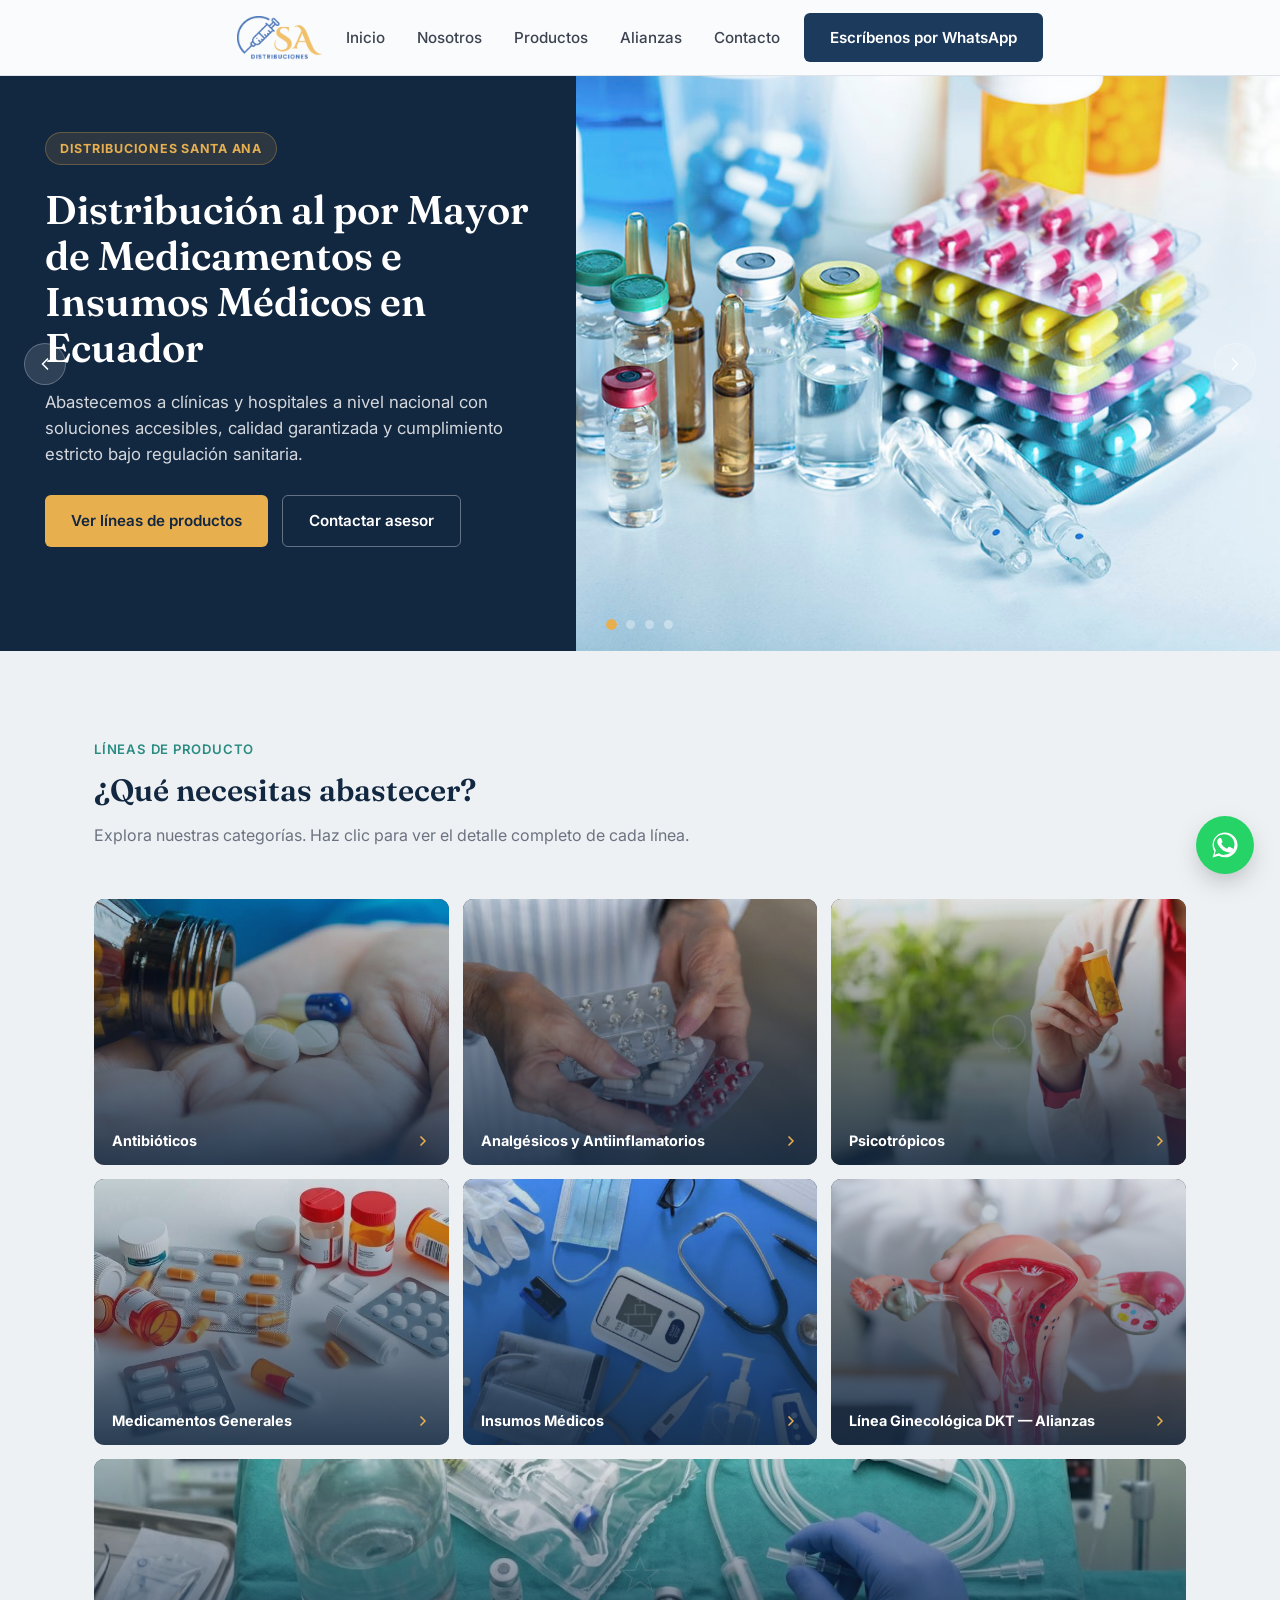
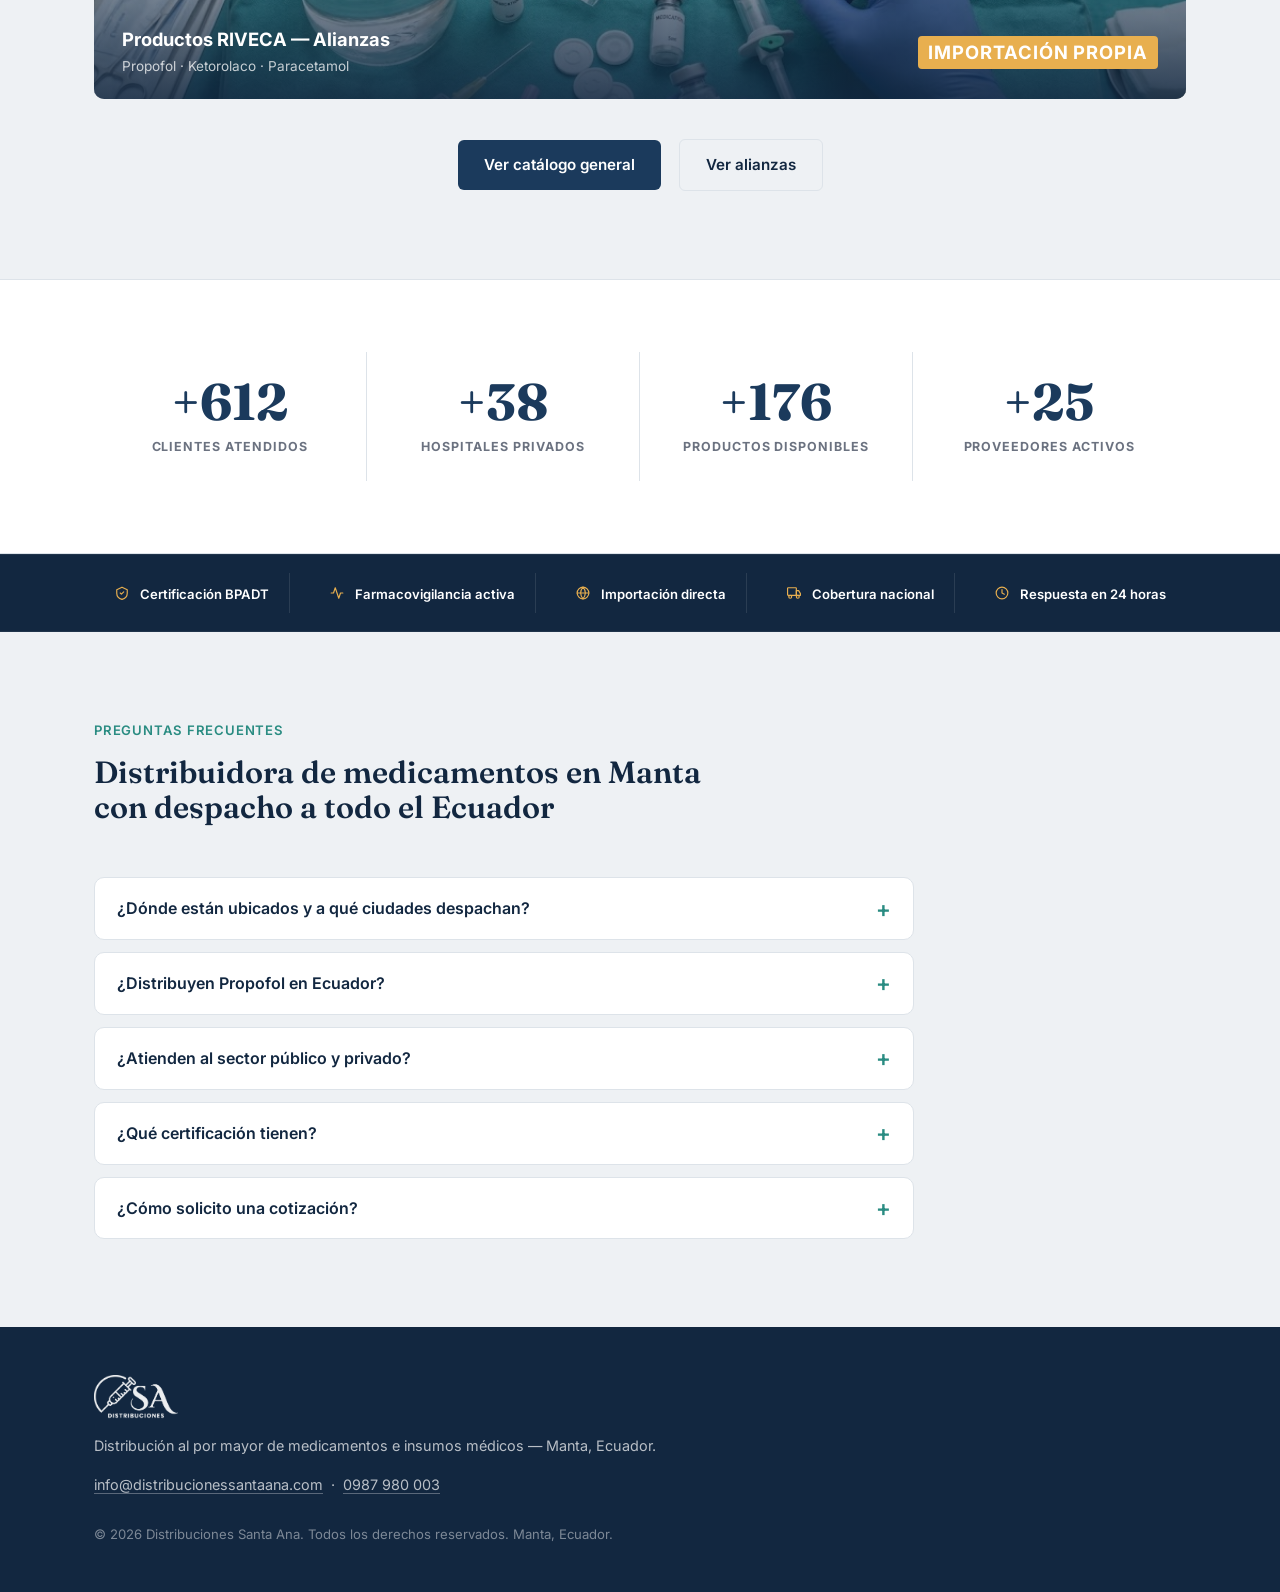
==== commit ece71235: "`cambios menores" ====
--- a/index.html
+++ b/index.html
@@ -3,8 +3,8 @@
 <head>
 <meta charset="UTF-8">
 <meta name="viewport" content="width=device-width, initial-scale=1.0">
-<title>Distribuciones Santa Ana — Distribución al por Mayor de Medicamentos e Insumos Médicos</title>
-<meta name="description" content="Distribuciones Santa Ana abastece al sector público y privado del área de salud en Ecuador con medicamentos e insumos médicos. Cobertura nacional.">
+<title>Distribuciones Santa Ana | Distribuidora de Medicamentos e Insumos Médicos en Manta, Ecuador</title>
+<meta name="description" content="Distribuidora de medicamentos e insumos médicos al por mayor en Manta, Ecuador. Importadores directos de Propofol, Ketorolaco y Paracetamol RIVECA. Certificación BPADT-ARCSA y despacho a todo el país.">
 
 <link rel="canonical" href="https://distribucionessantaana.com/">
 
@@ -19,8 +19,8 @@
 <meta property="og:site_name" content="Distribuciones Santa Ana">
 <meta property="og:locale" content="es_EC">
 <meta property="og:url" content="https://distribucionessantaana.com/">
-<meta property="og:title" content="Distribuciones Santa Ana — Distribución al por Mayor de Medicamentos e Insumos Médicos">
-<meta property="og:description" content="Distribuciones Santa Ana abastece al sector público y privado del área de salud en Ecuador con medicamentos e insumos médicos. Cobertura nacional.">
+<meta property="og:title" content="Distribuciones Santa Ana | Distribuidora de Medicamentos e Insumos Médicos en Manta, Ecuador">
+<meta property="og:description" content="Distribuidora de medicamentos e insumos médicos al por mayor en Manta, Ecuador. Importadores directos de Propofol, Ketorolaco y Paracetamol RIVECA. Certificación BPADT-ARCSA y despacho a todo el país.">
 <meta property="og:image" content="https://distribucionessantaana.com/assets/og-image.jpg">
 <meta property="og:image:width" content="1200">
 <meta property="og:image:height" content="630">
@@ -28,8 +28,8 @@
 
 <!-- Twitter / X -->
 <meta name="twitter:card" content="summary_large_image">
-<meta name="twitter:title" content="Distribuciones Santa Ana — Distribución al por Mayor de Medicamentos e Insumos Médicos">
-<meta name="twitter:description" content="Distribuciones Santa Ana abastece al sector público y privado del área de salud en Ecuador con medicamentos e insumos médicos. Cobertura nacional.">
+<meta name="twitter:title" content="Distribuciones Santa Ana | Distribuidora de Medicamentos e Insumos Médicos en Manta, Ecuador">
+<meta name="twitter:description" content="Distribuidora de medicamentos e insumos médicos al por mayor en Manta, Ecuador. Importadores directos de Propofol, Ketorolaco y Paracetamol RIVECA. Certificación BPADT-ARCSA y despacho a todo el país.">
 <meta name="twitter:image" content="https://distribucionessantaana.com/assets/og-image.jpg">
 
 <link rel="preconnect" href="https://fonts.googleapis.com">
@@ -120,7 +120,7 @@
         <img src="/assets/slides/slide1.jpg" alt="" class="carousel-slide-img" aria-hidden="true">
         <div class="carousel-content">
           <span class="carousel-tag">Distribuciones Santa Ana</span>
-          <h2>Distribución al por Mayor de Medicamentos e Insumos Médicos en Ecuador</h2>
+          <h1>Distribución al por Mayor de Medicamentos e Insumos Médicos en Ecuador</h1>
           <p>Abastecemos a clínicas y hospitales a nivel nacional con soluciones accesibles, calidad garantizada y cumplimiento estricto bajo regulación sanitaria.</p>
           <div class="hero-actions">
             <a href="/productos" class="btn btn-primary">Ver líneas de productos</a>
@@ -396,6 +396,46 @@
             <span>Tu cotización personalizada lista en menos de un día hábil, directo con quien gestiona tu pedido.</span>
           </div>
         </div>
+
+      </div>
+    </div>
+  </section>
+
+
+  <!-- ============ PREGUNTAS FRECUENTES ============ -->
+  <section class="section section-alt" id="preguntas">
+    <div class="container">
+      <div class="section-head">
+        <p class="eyebrow">Preguntas frecuentes</p>
+        <h2>Distribuidora de medicamentos en Manta con despacho a todo el Ecuador</h2>
+      </div>
+
+      <div class="faq-list">
+
+        <details class="faq-item">
+          <summary>¿Dónde están ubicados y a qué ciudades despachan?</summary>
+          <p>Nuestro centro de distribución está en Manta, Manabí. Desde ahí despachamos a clínicas y hospitales en todo el Ecuador.</p>
+        </details>
+
+        <details class="faq-item">
+          <summary>¿Distribuyen Propofol en Ecuador?</summary>
+          <p>Sí. Importamos directamente de RIVECA el <a href="/alianzas#propofol">Propofol 10 mg/ml</a> (frasco x 20 ml) para uso hospitalario, junto con <a href="/alianzas#ketorolaco">Ketorolaco</a> y <a href="/alianzas#paracetamol">Paracetamol</a> parenterales.</p>
+        </details>
+
+        <details class="faq-item">
+          <summary>¿Atienden al sector público y privado?</summary>
+          <p>Sí. Abastecemos a clínicas y hospitales privados y atendemos requerimientos institucionales, licitaciones y órdenes de compra del sector público.</p>
+        </details>
+
+        <details class="faq-item">
+          <summary>¿Qué certificación tienen?</summary>
+          <p>Contamos con la certificación BPADT (Buenas Prácticas de Almacenamiento, Distribución y Transporte) otorgada por ARCSA.</p>
+        </details>
+
+        <details class="faq-item">
+          <summary>¿Cómo solicito una cotización?</summary>
+          <p>Escríbenos por <a href="https://wa.me/593987980003?text=Hola%2C%20deseo%20solicitar%20una%20cotización" target="_blank" rel="noopener">WhatsApp</a> o llena el formulario de <a href="/contacto">contacto</a>. Te respondemos en menos de 24 horas.</p>
+        </details>
 
       </div>
     </div>
--- a/styles.css
+++ b/styles.css
@@ -355,6 +355,55 @@
 }
 
 /* ============================================
+   PREGUNTAS FRECUENTES
+   ============================================ */
+.faq-list {
+  max-width: 820px;
+  display: grid;
+  gap: 12px;
+}
+
+.faq-item {
+  background: #fff;
+  border: 1px solid var(--c-line);
+  border-radius: 10px;
+}
+
+.faq-item summary {
+  cursor: pointer;
+  padding: 18px 22px;
+  font-weight: 600;
+  color: var(--c-navy-deep);
+  list-style: none;
+  display: flex;
+  justify-content: space-between;
+  align-items: center;
+  gap: 16px;
+}
+
+.faq-item summary::-webkit-details-marker { display: none; }
+
+.faq-item summary::after {
+  content: "+";
+  font-size: 1.4rem;
+  line-height: 1;
+  color: var(--c-teal);
+  flex-shrink: 0;
+}
+
+.faq-item[open] summary::after { content: "−"; }
+
+.faq-item p {
+  padding: 0 22px 18px;
+  color: var(--c-ink);
+}
+
+.faq-item a {
+  color: var(--c-teal);
+  text-decoration: underline;
+}
+
+/* ============================================
    ABOUT
    ============================================ */
 .about-grid {
@@ -1353,6 +1402,7 @@
   margin-bottom: 22px;
 }
 
+.carousel-content h1,
 .carousel-content h2 {
   color: #fff;
   font-size: clamp(1.7rem, 3.2vw, 2.5rem);
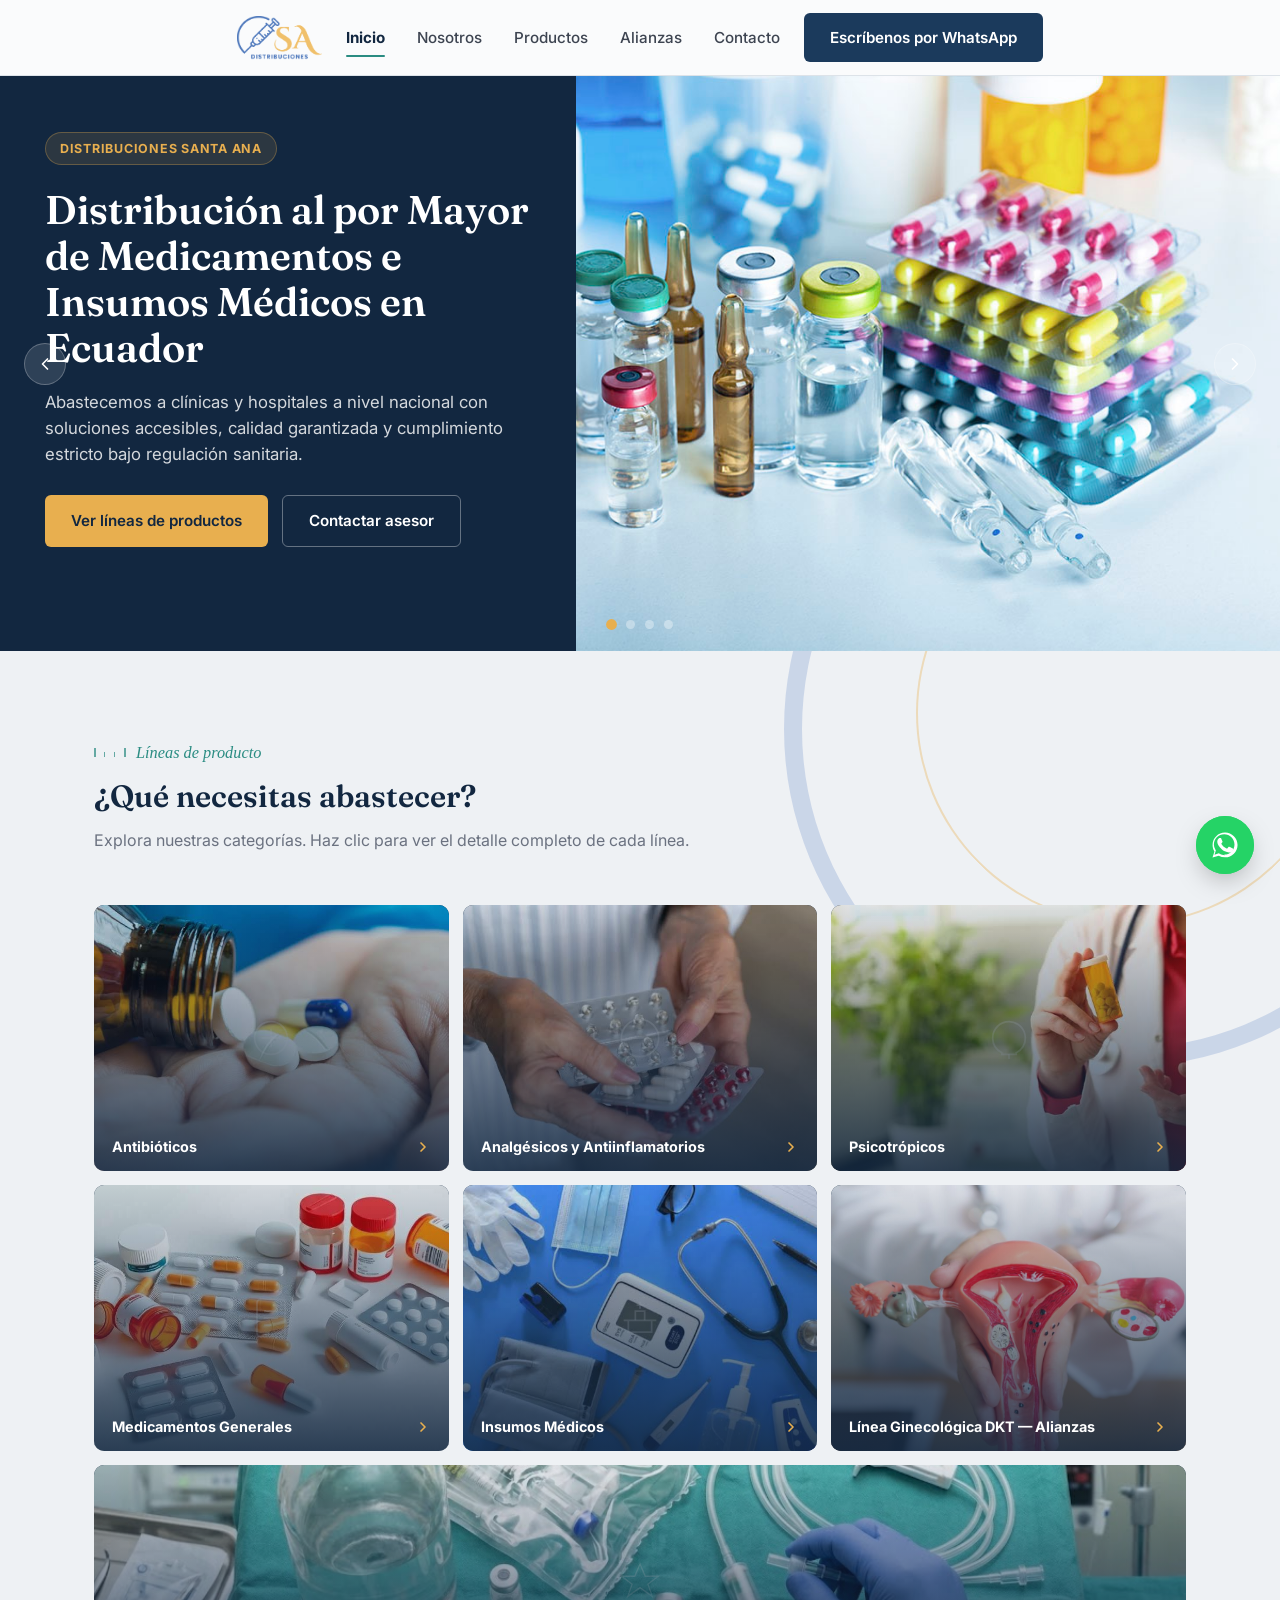
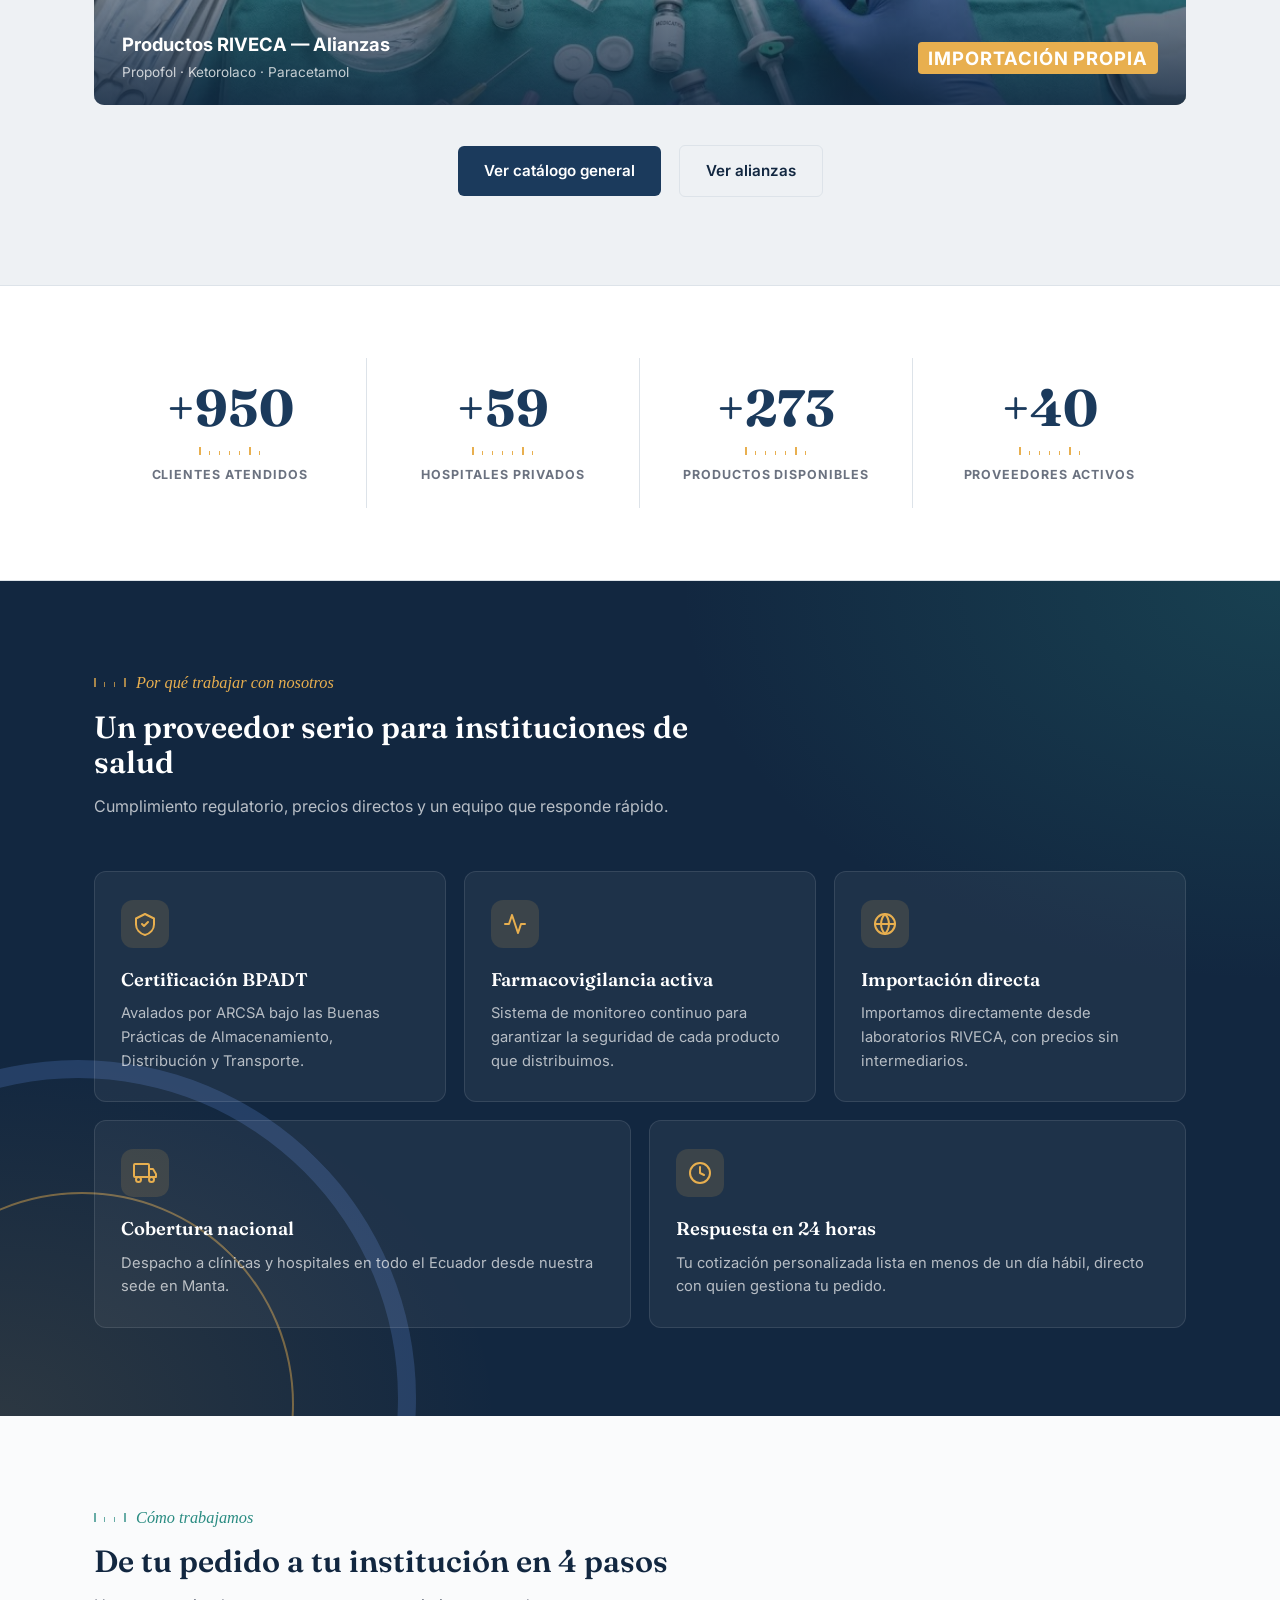
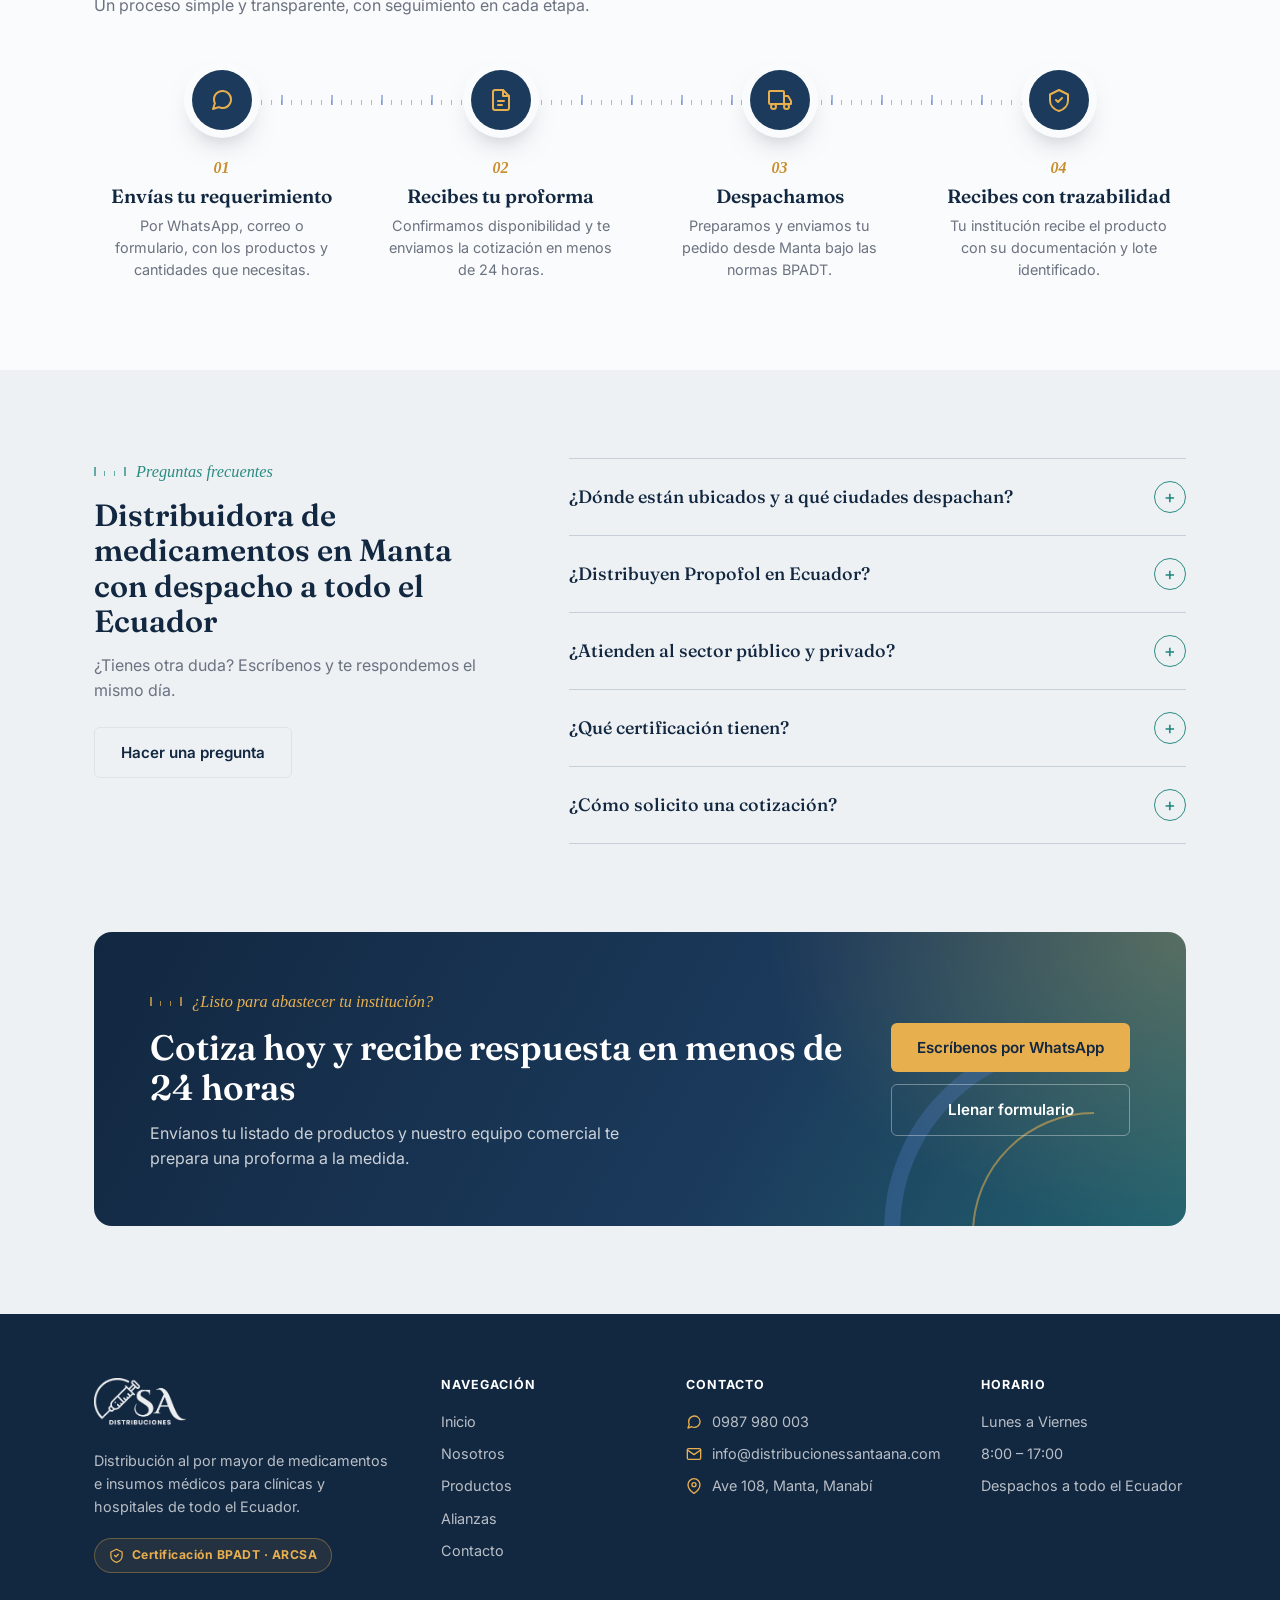
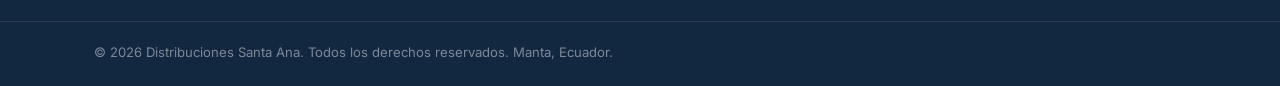
==== commit 33d2cb9c: "cambios nuevos" ====
--- a/index.html
+++ b/index.html
@@ -179,7 +179,7 @@
   
 
   <!-- ============ CATEGORÍAS — MOSAIC ============ -->
-  <section class="section section-alt" id="categorias">
+  <section class="section section-alt arc-bg" id="categorias">
     <div class="container">
       <div class="section-head">
         <p class="eyebrow">Líneas de producto</p>
@@ -324,9 +324,13 @@
 
   
   <!-- ============ PUNTOS DE CONFIANZA ============ -->
-  <section class="trust-strip">
+  <section class="trust-section arc-bg arc-left">
     <div class="container">
-      <p class="trust-title">Por qué trabajar con nosotros</p>
+      <div class="section-head">
+        <p class="eyebrow">Por qué trabajar con nosotros</p>
+        <h2>Un proveedor serio para instituciones de salud</h2>
+        <p class="section-sub">Cumplimiento regulatorio, precios directos y un equipo que responde rápido.</p>
+      </div>
       <div class="trust-grid">
 
         <div class="trust-item">
@@ -402,12 +406,66 @@
   </section>
 
 
+  <!-- ============ CÓMO TRABAJAMOS ============ -->
+  <section class="section" id="como-trabajamos">
+    <div class="container">
+      <div class="section-head">
+        <p class="eyebrow">Cómo trabajamos</p>
+        <h2>De tu pedido a tu institución en 4 pasos</h2>
+        <p class="section-sub">Un proceso simple y transparente, con seguimiento en cada etapa.</p>
+      </div>
+
+      <div class="process-grid">
+
+        <div class="process-step">
+          <span class="process-num">01</span>
+          <div class="process-icon" aria-hidden="true">
+            <svg viewBox="0 0 24 24" fill="none" stroke="currentColor" stroke-width="2" stroke-linecap="round" stroke-linejoin="round"><path d="M21 11.5a8.38 8.38 0 0 1-.9 3.8 8.5 8.5 0 0 1-7.6 4.7 8.38 8.38 0 0 1-3.8-.9L3 21l1.9-5.7a8.38 8.38 0 0 1-.9-3.8 8.5 8.5 0 0 1 4.7-7.6 8.38 8.38 0 0 1 3.8-.9h.5a8.48 8.48 0 0 1 8 8v.5z"/></svg>
+          </div>
+          <h3>Envías tu requerimiento</h3>
+          <p>Por WhatsApp, correo o formulario, con los productos y cantidades que necesitas.</p>
+        </div>
+
+        <div class="process-step">
+          <span class="process-num">02</span>
+          <div class="process-icon" aria-hidden="true">
+            <svg viewBox="0 0 24 24" fill="none" stroke="currentColor" stroke-width="2" stroke-linecap="round" stroke-linejoin="round"><path d="M14 2H6a2 2 0 0 0-2 2v16a2 2 0 0 0 2 2h12a2 2 0 0 0 2-2V8z"/><polyline points="14 2 14 8 20 8"/><line x1="9" y1="13" x2="15" y2="13"/><line x1="9" y1="17" x2="13" y2="17"/></svg>
+          </div>
+          <h3>Recibes tu proforma</h3>
+          <p>Confirmamos disponibilidad y te enviamos la cotización en menos de 24 horas.</p>
+        </div>
+
+        <div class="process-step">
+          <span class="process-num">03</span>
+          <div class="process-icon" aria-hidden="true">
+            <svg viewBox="0 0 24 24" fill="none" stroke="currentColor" stroke-width="2" stroke-linecap="round" stroke-linejoin="round"><rect x="1" y="3" width="15" height="13" rx="1"/><path d="M16 8h4l3 5v3h-7V8z"/><circle cx="5.5" cy="18.5" r="2.5"/><circle cx="18.5" cy="18.5" r="2.5"/></svg>
+          </div>
+          <h3>Despachamos</h3>
+          <p>Preparamos y enviamos tu pedido desde Manta bajo las normas BPADT.</p>
+        </div>
+
+        <div class="process-step">
+          <span class="process-num">04</span>
+          <div class="process-icon" aria-hidden="true">
+            <svg viewBox="0 0 24 24" fill="none" stroke="currentColor" stroke-width="2" stroke-linecap="round" stroke-linejoin="round"><path d="M12 2l9 4.5v6c0 5-3.8 9-9 10.5-5.2-1.5-9-5.5-9-10.5v-6z"/><path d="M9 12l2 2 4-4"/></svg>
+          </div>
+          <h3>Recibes con trazabilidad</h3>
+          <p>Tu institución recibe el producto con su documentación y lote identificado.</p>
+        </div>
+
+      </div>
+    </div>
+  </section>
+
+
   <!-- ============ PREGUNTAS FRECUENTES ============ -->
   <section class="section section-alt" id="preguntas">
-    <div class="container">
+    <div class="container faq-layout">
       <div class="section-head">
         <p class="eyebrow">Preguntas frecuentes</p>
         <h2>Distribuidora de medicamentos en Manta con despacho a todo el Ecuador</h2>
+        <p class="section-sub">¿Tienes otra duda? Escríbenos y te respondemos el mismo día.</p>
+        <a href="https://wa.me/593987980003?text=Hola%2C%20tengo%20una%20consulta" class="btn btn-ghost" target="_blank" rel="noopener">Hacer una pregunta</a>
       </div>
 
       <div class="faq-list">
@@ -442,21 +500,83 @@
   </section>
 
 
+  <!-- ============ FRANJA FINAL ============ -->
+  <section class="cta-band section-alt">
+    <div class="container">
+      <div class="cta-band-inner">
+        <div>
+          <p class="eyebrow">¿Listo para abastecer tu institución?</p>
+          <h2>Cotiza hoy y recibe respuesta en menos de 24 horas</h2>
+          <p>Envíanos tu listado de productos y nuestro equipo comercial te prepara una proforma a la medida.</p>
+        </div>
+        <div class="cta-band-actions">
+          <a href="https://wa.me/593987980003?text=Hola%2C%20deseo%20solicitar%20una%20cotización" class="btn btn-primary" target="_blank" rel="noopener">Escríbenos por WhatsApp</a>
+          <a href="/contacto" class="btn btn-ghost">Llenar formulario</a>
+        </div>
+      </div>
+    </div>
+  </section>
+
 </main>
 
 <!-- ============ FOOTER ============ -->
 <footer class="site-footer">
-  <div class="container footer-inner">
-    <div class="brand brand--footer">
-      <img src="/assets/logo.png" alt="Distribuciones Santa Ana" class="brand-logo" style="filter: brightness(0) invert(1); opacity: 0.92;">
-    </div>
-    <p class="footer-note">Distribución al por mayor de medicamentos e insumos médicos — Manta, Ecuador.</p>
-    <p class="footer-note" style="margin-top:6px;">
-      <a href="mailto:info@distribucionessantaana.com" style="color:inherit;text-decoration:none;border-bottom:1px solid rgba(255,255,255,0.3);">info@distribucionessantaana.com</a>
-      &nbsp;·&nbsp;
-      <a href="https://wa.me/593987980003" target="_blank" rel="noopener" style="color:inherit;text-decoration:none;border-bottom:1px solid rgba(255,255,255,0.3);">0987 980 003</a>
-    </p>
-    <p class="footer-copy">© 2026 Distribuciones Santa Ana. Todos los derechos reservados. Manta, Ecuador.</p>
+  <div class="container">
+    <div class="footer-grid">
+
+      <div class="footer-brand">
+        <img src="/assets/logo.png" alt="Distribuciones Santa Ana" class="brand-logo">
+        <p class="footer-note">Distribución al por mayor de medicamentos e insumos médicos para clínicas y hospitales de todo el Ecuador.</p>
+        <span class="footer-badge">
+          <svg viewBox="0 0 24 24" fill="none" stroke="currentColor" stroke-width="2" stroke-linecap="round" stroke-linejoin="round" aria-hidden="true"><path d="M12 2l9 4.5v6c0 5-3.8 9-9 10.5-5.2-1.5-9-5.5-9-10.5v-6z"/><path d="M9 12l2 2 4-4"/></svg>
+          Certificación BPADT · ARCSA
+        </span>
+      </div>
+
+      <div class="footer-col">
+        <h3>Navegación</h3>
+        <ul>
+          <li><a href="/">Inicio</a></li>
+          <li><a href="/nosotros">Nosotros</a></li>
+          <li><a href="/productos">Productos</a></li>
+          <li><a href="/alianzas">Alianzas</a></li>
+          <li><a href="/contacto">Contacto</a></li>
+        </ul>
+      </div>
+
+      <div class="footer-col">
+        <h3>Contacto</h3>
+        <ul class="footer-contact">
+          <li>
+            <svg viewBox="0 0 24 24" fill="none" stroke="currentColor" stroke-width="2" stroke-linecap="round" stroke-linejoin="round" aria-hidden="true"><path d="M21 11.5a8.38 8.38 0 0 1-.9 3.8 8.5 8.5 0 0 1-7.6 4.7 8.38 8.38 0 0 1-3.8-.9L3 21l1.9-5.7a8.38 8.38 0 0 1-.9-3.8 8.5 8.5 0 0 1 4.7-7.6 8.38 8.38 0 0 1 3.8-.9h.5a8.48 8.48 0 0 1 8 8v.5z"/></svg>
+            <a href="https://wa.me/593987980003" target="_blank" rel="noopener">0987 980 003</a>
+          </li>
+          <li>
+            <svg viewBox="0 0 24 24" fill="none" stroke="currentColor" stroke-width="2" stroke-linecap="round" stroke-linejoin="round" aria-hidden="true"><path d="M4 4h16c1.1 0 2 .9 2 2v12c0 1.1-.9 2-2 2H4c-1.1 0-2-.9-2-2V6c0-1.1.9-2 2-2z"/><polyline points="22,6 12,13 2,6"/></svg>
+            <a href="mailto:info@distribucionessantaana.com">info@distribucionessantaana.com</a>
+          </li>
+          <li>
+            <svg viewBox="0 0 24 24" fill="none" stroke="currentColor" stroke-width="2" stroke-linecap="round" stroke-linejoin="round" aria-hidden="true"><path d="M21 10c0 7-9 13-9 13s-9-6-9-13a9 9 0 0 1 18 0z"/><circle cx="12" cy="10" r="3"/></svg>
+            <span>Ave 108, Manta, Manabí</span>
+          </li>
+        </ul>
+      </div>
+
+      <div class="footer-col">
+        <h3>Horario</h3>
+        <ul>
+          <li>Lunes a Viernes</li>
+          <li>8:00 – 17:00</li>
+          <li>Despachos a todo el Ecuador</li>
+        </ul>
+      </div>
+
+    </div>
+  </div>
+  <div class="footer-bottom">
+    <div class="container">
+      <p class="footer-copy">© 2026 Distribuciones Santa Ana. Todos los derechos reservados. Manta, Ecuador.</p>
+    </div>
   </div>
 </footer>
 
--- a/styles.css
+++ b/styles.css
@@ -486,51 +486,82 @@
 }
 
 /* ============================================
-   PROCESO
+   PROCESO — "Cómo trabajamos" (Inicio)
    ============================================ */
 .process-grid {
   display: grid;
-  grid-template-columns: repeat(3, 1fr);
-  gap: 28px;
+  grid-template-columns: repeat(4, 1fr);
+  gap: 24px;
+  position: relative;
+  counter-reset: paso;
+}
+
+/* Línea punteada que une los pasos */
+.process-grid::before {
+  content: '';
+  position: absolute;
+  top: 56px;
+  left: 12%;
+  right: 12%;
+  border-top: 2px dashed rgba(42, 140, 130, 0.3);
+  z-index: 0;
 }
 
 .process-step {
   position: relative;
+  z-index: 1;
   background: #fff;
   border: 1px solid var(--c-line);
-  border-radius: var(--radius);
-  padding: 32px 26px;
+  border-radius: 12px;
+  padding: 32px 24px 28px;
+  text-align: center;
+  transition: transform 0.2s ease, box-shadow 0.2s ease, border-color 0.2s ease;
+}
+.process-step:hover {
+  transform: translateY(-4px);
+  border-color: rgba(42, 140, 130, 0.4);
+  box-shadow: 0 20px 44px -22px rgba(27, 58, 92, 0.35);
 }
 
 .process-icon {
-  width: 48px;
-  height: 48px;
-  border-radius: 10px;
-  background: rgba(27, 58, 92, 0.06);
-  color: var(--c-navy);
+  width: 52px;
+  height: 52px;
+  border-radius: 50%;
+  background: var(--c-navy);
+  color: var(--c-gold);
   display: flex;
   align-items: center;
   justify-content: center;
-  margin-bottom: 22px;
+  margin: 0 auto 20px;
+  box-shadow: 0 0 0 6px #fff, 0 0 0 7px var(--c-line);
 }
 .process-icon svg { width: 24px; height: 24px; }
 
 .process-num {
   position: absolute;
-  top: 28px;
-  right: 26px;
+  top: 16px;
+  right: 18px;
   font-family: var(--font-display);
-  font-size: 1.4rem;
+  font-size: 1.5rem;
+  font-weight: 600;
   color: var(--c-line);
 }
 
 .process-step h3 {
-  font-size: 1.05rem;
+  font-size: 1.08rem;
   margin-bottom: 8px;
 }
 .process-step p {
   color: var(--c-ink-soft);
-  font-size: 0.92rem;
+  font-size: 0.9rem;
+}
+
+@media (max-width: 920px) {
+  .process-grid { grid-template-columns: repeat(2, 1fr); }
+  .process-grid::before { display: none; }
+}
+@media (max-width: 560px) {
+  .process-grid { grid-template-columns: 1fr; }
 }
 
 /* ============================================
@@ -1182,31 +1213,99 @@
 .site-footer {
   background: var(--c-navy-deep);
   color: rgba(255,255,255,0.7);
-  padding: 48px 0;
-}
-
-.footer-inner {
+  padding: 64px 0 0;
+  font-size: 0.9rem;
+}
+
+.footer-grid {
+  display: grid;
+  grid-template-columns: 1.5fr 1fr 1.2fr 1fr;
+  gap: 40px;
+  padding-bottom: 48px;
+}
+
+.footer-brand .brand-logo {
+  height: 48px;
+  filter: brightness(0) invert(1);
+  opacity: 0.92;
+}
+
+.footer-note {
+  font-size: 0.9rem;
+  margin-top: 16px;
+  max-width: 300px;
+  line-height: 1.6;
+}
+
+.footer-badge {
+  display: inline-flex;
+  align-items: center;
+  gap: 8px;
+  margin-top: 20px;
+  padding: 7px 14px;
+  border: 1px solid rgba(232,175,79,0.35);
+  background: rgba(232,175,79,0.08);
+  border-radius: 20px;
+  color: var(--c-gold);
+  font-size: 0.76rem;
+  font-weight: 700;
+  letter-spacing: 0.04em;
+}
+.footer-badge svg { width: 15px; height: 15px; }
+
+.footer-col h3 {
+  font-family: var(--font-body);
+  font-size: 0.78rem;
+  font-weight: 700;
+  letter-spacing: 0.08em;
+  text-transform: uppercase;
+  color: #fff;
+  margin-bottom: 18px;
+}
+
+.footer-col ul {
+  list-style: none;
+  margin: 0;
+  padding: 0;
   display: flex;
   flex-direction: column;
   gap: 10px;
 }
 
-.brand--footer .brand-mark {
-  background: rgba(255,255,255,0.12);
-}
-.brand--footer .brand-name {
-  color: #fff;
-}
-
-.footer-note {
-  font-size: 0.9rem;
-  margin-top: 6px;
+.footer-col a {
+  color: rgba(255,255,255,0.7);
+  transition: color 0.15s ease;
+}
+.footer-col a:hover { color: var(--c-gold); }
+
+.footer-contact li {
+  display: flex;
+  gap: 10px;
+  align-items: flex-start;
+}
+.footer-contact svg {
+  width: 16px;
+  height: 16px;
+  color: var(--c-gold);
+  flex-shrink: 0;
+  margin-top: 3px;
+}
+
+.footer-bottom {
+  border-top: 1px solid rgba(255,255,255,0.1);
+  padding: 20px 0 24px;
 }
 
 .footer-copy {
   font-size: 0.82rem;
   color: rgba(255,255,255,0.45);
-  margin-top: 18px;
+}
+
+@media (max-width: 920px) {
+  .footer-grid { grid-template-columns: 1fr 1fr; }
+}
+@media (max-width: 560px) {
+  .footer-grid { grid-template-columns: 1fr; gap: 32px; }
 }
 
 /* ============================================
@@ -1725,62 +1824,83 @@
 }
 
 /* ============================================
-   TRUST STRIP — puntos de confianza
-   ============================================ */
-.trust-strip {
-  background: var(--c-navy-deep);
-  padding: 18px 0;
-  border-top: 1px solid rgba(255,255,255,0.06);
-  border-bottom: 1px solid rgba(255,255,255,0.06);
-}
-
-.trust-title { display: none; }
+   POR QUÉ TRABAJAR CON NOSOTROS — tarjetas (Inicio)
+   ============================================ */
+.trust-section {
+  position: relative;
+  padding: 88px 0;
+  background:
+    radial-gradient(ellipse 600px 400px at 100% 0%, rgba(42,140,130,0.25), transparent),
+    radial-gradient(ellipse 500px 360px at 0% 100%, rgba(232,175,79,0.12), transparent),
+    var(--c-navy-deep);
+  overflow: hidden;
+}
+
+.trust-section .section-head h2 { color: #fff; }
+.trust-section .eyebrow { color: var(--c-gold); }
+.trust-section .section-sub { color: rgba(255,255,255,0.7); }
 
 .trust-grid {
-  display: flex;
-  align-items: center;
-  justify-content: space-between;
-  gap: 0;
-  overflow-x: auto;
+  display: grid;
+  grid-template-columns: repeat(6, 1fr);
+  gap: 18px;
 }
 
 .trust-item {
-  display: flex;
-  align-items: center;
-  gap: 10px;
-  padding: 8px 20px;
-  border-right: 1px solid rgba(255,255,255,0.1);
-  white-space: nowrap;
-  flex-shrink: 0;
-}
-.trust-item:last-child { border-right: none; }
+  grid-column: span 2;
+  background: rgba(255,255,255,0.05);
+  border: 1px solid rgba(255,255,255,0.1);
+  border-radius: 12px;
+  padding: 28px 26px;
+  transition: transform 0.2s ease, background-color 0.2s ease, border-color 0.2s ease;
+}
+/* Las 2 últimas tarjetas ocupan media fila cada una */
+.trust-item:nth-child(4),
+.trust-item:nth-child(5) { grid-column: span 3; }
+
+.trust-item:hover {
+  transform: translateY(-4px);
+  background: rgba(255,255,255,0.09);
+  border-color: rgba(232,175,79,0.4);
+}
 
 .trust-icon {
-  width: 16px;
-  height: 16px;
-  flex-shrink: 0;
+  width: 48px;
+  height: 48px;
+  border-radius: 12px;
+  background: rgba(232,175,79,0.14);
+  color: var(--c-gold);
   display: flex;
   align-items: center;
   justify-content: center;
-  color: var(--c-gold);
-}
-.trust-icon svg { width: 14px; height: 14px; }
+  margin-bottom: 18px;
+}
+.trust-icon svg { width: 24px; height: 24px; }
 
 .trust-item strong {
+  display: block;
   color: #fff;
-  font-size: 0.82rem;
+  font-family: var(--font-display);
+  font-size: 1.15rem;
   font-weight: 600;
-}
-.trust-item span { display: none; }
-
-/* Responsive: en tablet scroll horizontal */
+  margin-bottom: 8px;
+}
+.trust-item span {
+  display: block;
+  color: rgba(255,255,255,0.68);
+  font-size: 0.92rem;
+  line-height: 1.6;
+}
+
 @media (max-width: 920px) {
-  .trust-grid { justify-content: flex-start; }
-  .trust-item { padding: 8px 16px; }
+  .trust-grid { grid-template-columns: 1fr 1fr; }
+  .trust-item,
+  .trust-item:nth-child(4) { grid-column: span 1; }
+  .trust-item:nth-child(5) { grid-column: 1 / -1; }
 }
 @media (max-width: 560px) {
-  .trust-item strong { font-size: 0.76rem; }
-  .trust-item { padding: 6px 12px; }
+  .trust-grid { grid-template-columns: 1fr; }
+  .trust-item:nth-child(5) { grid-column: auto; }
 }
 
 /* ============================================
@@ -2019,3 +2139,667 @@
   .hero-actions { flex-direction: column; align-items: stretch; }
   .hero-stats { gap: 24px; }
 }
+
+/* ============================================
+   LÍNEA DE TIEMPO (página Nosotros)
+   ============================================ */
+.timeline {
+  position: relative;
+  max-width: 980px;
+  margin: 0 auto;
+  padding: 8px 0;
+}
+
+/* Línea vertical central */
+.timeline::before {
+  content: '';
+  position: absolute;
+  top: 0;
+  bottom: 0;
+  left: 50%;
+  width: 2px;
+  margin-left: -1px;
+  background: linear-gradient(to bottom, transparent, var(--c-teal) 6%, var(--c-teal) 94%, transparent);
+  opacity: 0.35;
+}
+
+.timeline-item {
+  position: relative;
+  display: grid;
+  grid-template-columns: 1fr 1fr;
+  gap: 72px;
+  align-items: center;
+  margin-bottom: 56px;
+}
+.timeline-item:last-child { margin-bottom: 0; }
+
+/* Punto sobre la línea */
+.timeline-item::before {
+  content: '';
+  position: absolute;
+  left: 50%;
+  top: 50%;
+  width: 18px;
+  height: 18px;
+  margin: -9px 0 0 -9px;
+  border-radius: 50%;
+  background: var(--c-gold);
+  box-shadow: 0 0 0 6px var(--c-paper), 0 0 0 8px rgba(232,175,79,0.35);
+  z-index: 1;
+}
+
+/* Alterna lado: los pares ponen la foto a la derecha */
+.timeline-item:nth-child(even) .timeline-photo { order: 2; }
+
+.timeline-photo {
+  border-radius: 14px;
+  overflow: hidden;
+  aspect-ratio: 16 / 10;
+  background: var(--c-panel);
+  box-shadow: 0 18px 40px -22px rgba(18,39,64,0.45);
+}
+.timeline-photo img {
+  width: 100%;
+  height: 100%;
+  object-fit: cover;
+  display: block;
+  transition: transform 0.5s ease;
+}
+.timeline-item:hover .timeline-photo img { transform: scale(1.05); }
+
+.timeline-year {
+  display: inline-block;
+  font-family: var(--font-display);
+  font-size: 2rem;
+  font-weight: 700;
+  color: var(--c-gold-deep);
+  line-height: 1;
+  margin-bottom: 10px;
+}
+
+.timeline-card h3 {
+  font-size: 1.3rem;
+  margin-bottom: 10px;
+}
+.timeline-card p {
+  color: var(--c-ink-soft);
+  font-size: 0.95rem;
+  line-height: 1.65;
+}
+
+@media (max-width: 760px) {
+  .timeline::before { left: 9px; }
+  .timeline-item {
+    grid-template-columns: 1fr;
+    gap: 18px;
+    padding-left: 40px;
+    margin-bottom: 44px;
+  }
+  .timeline-item::before { left: 9px; top: 12px; margin-top: 0; }
+  .timeline-item:nth-child(even) .timeline-photo { order: 0; }
+}
+
+/* ============================================
+   VALORES (página Nosotros)
+   ============================================ */
+.values-grid {
+  display: grid;
+  grid-template-columns: repeat(4, 1fr);
+  gap: 20px;
+}
+
+.value-card {
+  background: #fff;
+  border: 1px solid var(--c-line);
+  border-top: 3px solid var(--c-teal);
+  border-radius: 12px;
+  padding: 30px 24px;
+  transition: transform 0.2s ease, box-shadow 0.2s ease;
+}
+.value-card:nth-child(2) { border-top-color: var(--c-gold); }
+.value-card:nth-child(3) { border-top-color: var(--c-navy); }
+.value-card:nth-child(4) { border-top-color: var(--c-gold-deep); }
+.value-card:hover {
+  transform: translateY(-4px);
+  box-shadow: 0 20px 44px -22px rgba(27,58,92,0.35);
+}
+
+.value-icon {
+  width: 46px;
+  height: 46px;
+  border-radius: 10px;
+  background: rgba(42,140,130,0.1);
+  color: var(--c-teal);
+  display: flex;
+  align-items: center;
+  justify-content: center;
+  margin-bottom: 18px;
+}
+.value-icon svg { width: 22px; height: 22px; }
+
+.value-card h3 {
+  font-size: 1.1rem;
+  margin-bottom: 8px;
+}
+.value-card p {
+  color: var(--c-ink-soft);
+  font-size: 0.9rem;
+}
+
+@media (max-width: 920px) {
+  .values-grid { grid-template-columns: 1fr 1fr; }
+}
+@media (max-width: 560px) {
+  .values-grid { grid-template-columns: 1fr; }
+}
+
+/* ============================================
+   FRANJA FINAL DE LLAMADO A LA ACCIÓN
+   ============================================ */
+.cta-band {
+  padding: 0 0 88px;
+}
+.cta-band-inner {
+  position: relative;
+  overflow: hidden;
+  border-radius: 18px;
+  padding: 56px 56px;
+  background:
+    radial-gradient(ellipse 420px 300px at 100% 0%, rgba(232,175,79,0.28), transparent),
+    linear-gradient(120deg, var(--c-navy-deep) 0%, var(--c-navy) 60%, var(--c-teal) 140%);
+  display: grid;
+  grid-template-columns: 1.4fr auto;
+  gap: 40px;
+  align-items: center;
+}
+/* Círculos decorativos */
+.cta-band-inner::before,
+.cta-band-inner::after {
+  content: '';
+  position: absolute;
+  border-radius: 50%;
+  border: 1px solid rgba(255,255,255,0.08);
+  pointer-events: none;
+}
+.cta-band-inner::before { width: 320px; height: 320px; right: -80px; bottom: -160px; }
+.cta-band-inner::after  { width: 200px; height: 200px; right: -20px; bottom: -100px; }
+
+.cta-band .eyebrow { color: var(--c-gold); }
+.cta-band h2 {
+  color: #fff;
+  font-size: clamp(1.6rem, 2.8vw, 2.2rem);
+  margin-bottom: 12px;
+}
+.cta-band p {
+  color: rgba(255,255,255,0.78);
+  max-width: 520px;
+}
+.cta-band-actions {
+  position: relative;
+  z-index: 1;
+  display: flex;
+  flex-direction: column;
+  gap: 12px;
+}
+.cta-band .btn-primary {
+  background: var(--c-gold);
+  color: var(--c-navy-deep);
+}
+.cta-band .btn-primary:hover { background: var(--c-gold-deep); }
+.cta-band .btn-ghost {
+  color: #fff;
+  border-color: rgba(255,255,255,0.35);
+}
+.cta-band .btn-ghost:hover {
+  background: rgba(255,255,255,0.1);
+  border-color: #fff;
+}
+
+@media (max-width: 760px) {
+  .cta-band-inner { grid-template-columns: 1fr; padding: 40px 28px; }
+}
+
+/* ============================================
+   DETALLES DE MOVIMIENTO
+   ============================================ */
+/* Header con sombra al bajar */
+.site-header { transition: box-shadow 0.25s ease, background-color 0.25s ease; }
+.site-header.is-scrolled {
+  background: rgba(250, 251, 252, 0.97);
+  box-shadow: 0 8px 24px -16px rgba(18,39,64,0.35);
+}
+
+/* Hover en elementos que antes eran estáticos */
+.product-drug-item,
+.contact-info-card,
+.faq-item {
+  transition: transform 0.15s ease, border-color 0.15s ease, box-shadow 0.15s ease;
+}
+.product-drug-item:hover {
+  transform: translateX(3px);
+  border-color: rgba(42,140,130,0.45);
+}
+.contact-info-card:hover {
+  transform: translateY(-2px);
+  box-shadow: 0 14px 30px -20px rgba(27,58,92,0.35);
+}
+.faq-item:hover { border-color: rgba(42,140,130,0.45); }
+.faq-item[open] { box-shadow: 0 14px 30px -24px rgba(27,58,92,0.35); }
+
+/* Aparición suave al hacer scroll (la clase la pone script.js) */
+.reveal {
+  opacity: 0;
+  transform: translateY(28px);
+  transition: opacity 0.7s ease, transform 0.7s cubic-bezier(0.2, 0.7, 0.2, 1);
+}
+.reveal.is-visible {
+  opacity: 1;
+  transform: none;
+}
+
+/* Botón de WhatsApp con pulso suave */
+.whatsapp-float::before {
+  content: '';
+  position: absolute;
+  inset: 0;
+  border-radius: 50%;
+  background: #25D366;
+  z-index: -1;
+  animation: wa-pulse 2.4s ease-out infinite;
+}
+@keyframes wa-pulse {
+  0%   { transform: scale(1);   opacity: 0.55; }
+  100% { transform: scale(1.7); opacity: 0; }
+}
+
+@media (prefers-reduced-motion: reduce) {
+  .reveal { opacity: 1; transform: none; }
+  .whatsapp-float::before { animation: none; }
+}
+
+/* ============================================================
+   IDENTIDAD VISUAL — motivos tomados del logo
+   1) El arco abierto azul del logo → arcos grandes de fondo
+   2) Las marcas de medida de la jeringa → "escala" como línea
+   ============================================================ */
+:root {
+  --c-blue: #5079BD; /* azul del logo */
+  /* Escala de jeringa: rayita larga cada 50px y corta cada 10px */
+  --scale-ticks:
+    repeating-linear-gradient(90deg, currentColor 0 2px, transparent 2px 50px),
+    repeating-linear-gradient(90deg, currentColor 0 1px, transparent 1px 10px);
+}
+
+/* ---------- Etiquetas pequeñas sobre los títulos ---------- */
+.eyebrow {
+  display: inline-flex;
+  align-items: center;
+  gap: 10px;
+  font-family: var(--font-display);
+  font-style: italic;
+  font-weight: 500;
+  font-size: 1.02rem;
+  letter-spacing: 0;
+  text-transform: none;
+}
+.eyebrow::before {
+  content: '';
+  width: 32px;
+  height: 9px;
+  flex-shrink: 0;
+  opacity: 0.7;
+  background:
+    linear-gradient(currentColor, currentColor) 0 0 / 2px 9px no-repeat,
+    linear-gradient(currentColor, currentColor) 10px 100% / 1px 5px no-repeat,
+    linear-gradient(currentColor, currentColor) 20px 100% / 1px 5px no-repeat,
+    linear-gradient(currentColor, currentColor) 30px 0 / 2px 9px no-repeat;
+}
+
+/* ---------- Arco del logo como fondo ---------- */
+.arc-bg {
+  position: relative;
+  overflow: hidden;
+  isolation: isolate;
+  --arc-a: rgba(80,121,189,0.22);
+  --arc-b: rgba(232,175,79,0.35);
+}
+.arc-bg::before,
+.arc-bg::after {
+  content: '';
+  position: absolute;
+  border-radius: 50%;
+  border-style: solid;
+  transform: rotate(45deg);
+  pointer-events: none;
+  z-index: -1;
+}
+.arc-bg::before {
+  width: 640px; height: 640px;
+  right: -180px; top: -260px;
+  border-width: 18px;
+  border-color: var(--arc-a);
+  border-top-color: transparent; /* la abertura del arco, como en el logo */
+}
+.arc-bg::after {
+  width: 420px; height: 420px;
+  right: -60px; top: -150px;
+  border-width: 2px;
+  border-color: var(--arc-b);
+  border-top-color: transparent;
+}
+/* Variante con el arco abajo a la izquierda */
+.arc-bg.arc-left::before { right: auto; left: -260px; top: auto; bottom: -320px; transform: rotate(-135deg); }
+.arc-bg.arc-left::after  { right: auto; left: -130px; top: auto; bottom: -200px; transform: rotate(-135deg); }
+
+/* Sobre fondo oscuro, arcos más luminosos */
+.trust-section.arc-bg,
+.page-hero.arc-bg,
+.contact-info-section.arc-bg {
+  --arc-a: rgba(80,121,189,0.30);
+  --arc-b: rgba(232,175,79,0.45);
+}
+
+@media (max-width: 720px) {
+  .arc-bg::before { width: 380px; height: 380px; right: -170px; top: -170px; border-width: 12px; }
+  .arc-bg::after  { width: 250px; height: 250px; right: -90px;  top: -100px; }
+  .arc-bg.arc-left::before { left: -190px; bottom: -220px; }
+  .arc-bg.arc-left::after  { left: -110px; bottom: -150px; }
+}
+
+/* ---------- Encabezados de páginas internas: azul con arco ---------- */
+.page-hero {
+  background:
+    radial-gradient(ellipse 700px 380px at 15% 120%, rgba(42,140,130,0.22), transparent),
+    var(--c-navy-deep);
+  border-bottom: none;
+  padding: 72px 0 64px;
+}
+.page-hero h1 { color: #fff; font-size: clamp(2rem, 3.6vw, 2.9rem); }
+.page-hero p { color: rgba(255,255,255,0.75); }
+.page-hero .eyebrow { color: var(--c-gold); }
+
+/* ---------- Preguntas frecuentes: sin cajas, en dos columnas ---------- */
+.faq-layout {
+  display: grid;
+  grid-template-columns: 0.8fr 1.2fr;
+  gap: 64px;
+  align-items: start;
+}
+.faq-layout .section-head {
+  position: sticky;
+  top: calc(var(--header-h) + 32px);
+  margin-bottom: 0;
+}
+.faq-layout .section-head .btn { margin-top: 24px; }
+.faq-list {
+  max-width: none;
+  gap: 0;
+  border-top: 1px solid rgba(27,58,92,0.18);
+}
+.faq-item {
+  background: transparent;
+  border: none;
+  border-bottom: 1px solid rgba(27,58,92,0.18);
+  border-radius: 0;
+}
+.faq-item:hover { border-color: rgba(27,58,92,0.18); }
+.faq-item[open] { box-shadow: none; }
+.faq-item summary {
+  padding: 22px 0;
+  font-family: var(--font-display);
+  font-size: 1.12rem;
+  font-weight: 500;
+  transition: color 0.15s ease;
+}
+.faq-item summary:hover { color: var(--c-teal); }
+.faq-item summary::after {
+  width: 30px; height: 30px;
+  border-radius: 50%;
+  border: 1.5px solid currentColor;
+  display: inline-flex;
+  align-items: center;
+  justify-content: center;
+  font-family: var(--font-body);
+  font-size: 1.1rem;
+  transition: transform 0.25s ease, background-color 0.2s ease, color 0.2s ease;
+}
+.faq-item[open] summary::after {
+  background: var(--c-navy);
+  border-color: var(--c-navy);
+  color: #fff;
+  transform: rotate(180deg);
+}
+.faq-item p { padding: 0 48px 24px 0; color: var(--c-ink-soft); line-height: 1.7; }
+
+@media (max-width: 920px) {
+  .faq-layout { grid-template-columns: 1fr; gap: 32px; }
+  .faq-layout .section-head { position: static; }
+}
+
+/* ---------- Cómo trabajamos: la escala de jeringa une los pasos ---------- */
+.process-grid::before {
+  top: 25px;
+  left: 12.5%;
+  right: 12.5%;
+  height: 10px;
+  border: none;
+  color: rgba(80,121,189,0.5);
+  background: var(--scale-ticks);
+  background-size: 100% 10px, 100% 5px;
+  background-repeat: repeat-x;
+  background-position: bottom;
+}
+.process-step {
+  display: flex;
+  flex-direction: column;
+  align-items: center;
+  background: transparent;
+  border: none;
+  padding: 0 12px;
+}
+.process-step:hover {
+  transform: none;
+  box-shadow: none;
+}
+.process-icon {
+  order: -1;
+  width: 60px;
+  height: 60px;
+  box-shadow: 0 0 0 8px var(--c-paper), 0 14px 30px -10px rgba(18,39,64,0.5);
+  margin-bottom: 26px;
+  transition: transform 0.25s ease, background-color 0.25s ease, color 0.25s ease;
+}
+.process-step:hover .process-icon {
+  transform: translateY(-4px);
+  background: var(--c-teal);
+  color: #fff;
+}
+.process-num {
+  position: static;
+  display: block;
+  font-size: 1rem;
+  font-style: italic;
+  color: var(--c-gold-deep);
+  margin-bottom: 4px;
+}
+.process-step h3 { font-size: 1.2rem; }
+
+/* ---------- Productos: una sola "ficha" en vez de muchas cajitas ---------- */
+.product-drug-grid {
+  gap: 0 32px;
+  background: #fff;
+  border-radius: 14px;
+  padding: 10px 28px;
+  box-shadow: 0 24px 50px -30px rgba(18,39,64,0.45);
+  border-top: 4px solid var(--c-blue);
+}
+.product-drug-item,
+.line-alt .product-drug-item {
+  background: transparent;
+  border: none;
+  border-bottom: 1px solid var(--c-line);
+  border-radius: 0;
+  padding: 14px 0;
+}
+.product-drug-item:hover { transform: translateX(4px); border-color: var(--c-line); }
+.product-drug-item:hover .product-drug-name { color: var(--c-teal); }
+.product-drug-dot {
+  width: 10px;
+  height: 10px;
+  background: transparent;
+  border: 2px solid var(--c-blue);
+}
+.product-drug-name { font-size: 0.95rem; transition: color 0.15s ease; }
+.product-line-num { color: rgba(80,121,189,0.35); font-size: 3.6rem; }
+
+.product-supply-grid {
+  background: #fff;
+  border-radius: 14px;
+  padding: 24px 28px;
+  box-shadow: 0 24px 50px -30px rgba(18,39,64,0.45);
+  border-top: 4px solid var(--c-gold);
+}
+.product-supply-pill { background: var(--c-paper); }
+
+@media (max-width: 560px) {
+  .product-drug-grid { padding: 6px 20px; }
+}
+
+/* ---------- Valores: sin tarjetas, con la escala arriba ---------- */
+.value-card,
+.value-card:nth-child(n) {
+  position: relative;
+  background: transparent;
+  border: none;
+  border-radius: 0;
+  padding: 28px 8px 0 0;
+}
+.value-card::before {
+  content: '';
+  position: absolute;
+  top: 0; left: 0; right: 0;
+  height: 10px;
+  color: rgba(27,58,92,0.3);
+  background: var(--scale-ticks);
+  background-size: 100% 10px, 100% 5px;
+  background-repeat: repeat-x;
+  background-position: top;
+}
+.value-card:hover { transform: none; box-shadow: none; }
+.value-icon {
+  width: 54px;
+  height: 54px;
+  border-radius: 50%;
+  background: var(--c-navy);
+  color: var(--c-gold);
+  margin-top: 8px;
+}
+.value-card h3 { font-size: 1.3rem; }
+.value-card p { font-size: 0.95rem; line-height: 1.65; }
+
+/* ---------- Línea de tiempo: la línea es una escala de jeringa ---------- */
+.timeline::before {
+  width: 10px;
+  margin-left: -1px;
+  opacity: 1;
+  color: rgba(80,121,189,0.5);
+  background:
+    linear-gradient(currentColor, currentColor) 0 0 / 2px 100% no-repeat,
+    repeating-linear-gradient(180deg, currentColor 0 2px, transparent 2px 50px) 0 0 / 10px 100% no-repeat,
+    repeating-linear-gradient(180deg, currentColor 0 1px, transparent 1px 10px) 0 0 / 6px 100% no-repeat;
+}
+.timeline-year { font-style: italic; font-weight: 500; }
+@media (max-width: 760px) {
+  .timeline::before { left: 8px; margin-left: 0; }
+}
+
+/* ---------- Certificación: sello grande ---------- */
+.cert-banner {
+  background:
+    radial-gradient(circle at 0% 50%, rgba(42,140,130,0.12), transparent 55%),
+    #fff;
+  border: none;
+  box-shadow: 0 30px 60px -36px rgba(18,39,64,0.45);
+}
+.cert-badge {
+  width: 120px;
+  height: 120px;
+  background: var(--c-teal);
+  color: #fff;
+  box-shadow: 0 0 0 10px rgba(42,140,130,0.12), 0 0 0 22px rgba(42,140,130,0.06);
+}
+
+/* ---------- Contacto ---------- */
+.contact-form-section { background: var(--c-panel); }
+.contact-form-wrap {
+  background: #fff;
+  border-radius: 16px;
+  padding: 40px 40px 36px;
+  box-shadow: 0 30px 60px -36px rgba(18,39,64,0.45);
+}
+.contact-form-photo {
+  min-height: 640px;
+  box-shadow: 0 30px 60px -36px rgba(18,39,64,0.6);
+}
+
+.contact-info-section {
+  background:
+    radial-gradient(ellipse 600px 380px at 0% 100%, rgba(42,140,130,0.22), transparent),
+    var(--c-navy-deep);
+  padding: 88px 0;
+}
+.contact-info-section h2 { color: #fff; }
+.contact-info-section .eyebrow { color: var(--c-gold); }
+.contact-info-grid > div > p { color: rgba(255,255,255,0.65) !important; }
+.contact-info-cards { gap: 0 24px; border-top: 1px solid rgba(255,255,255,0.12); }
+.contact-info-card {
+  background: transparent;
+  border: none;
+  border-bottom: 1px solid rgba(255,255,255,0.12);
+  border-radius: 0;
+  padding: 24px 0;
+}
+.contact-info-card:hover { transform: none; box-shadow: none; }
+.contact-info-icon {
+  border-radius: 50%;
+  background: rgba(232,175,79,0.14);
+  color: var(--c-gold);
+  width: 42px;
+  height: 42px;
+}
+.contact-info-card h4 { color: rgba(255,255,255,0.55); }
+.contact-info-card p,
+.contact-info-card a { color: #fff; }
+.contact-info-card a:hover { color: var(--c-gold); }
+.contact-info-card .sub { color: rgba(255,255,255,0.55); }
+.location-map {
+  height: 440px;
+  border: none;
+  border-radius: 16px;
+  box-shadow: 0 0 0 8px rgba(255,255,255,0.06);
+}
+
+@media (max-width: 920px) {
+  .contact-form-photo { min-height: 300px; }
+}
+@media (max-width: 560px) {
+  .contact-form-wrap { padding: 28px 20px; }
+}
+
+/* ---------- Estadísticas: escala dorada bajo cada número ---------- */
+.stats-number::after {
+  content: '';
+  display: block;
+  width: 62px;
+  height: 8px;
+  margin: 14px auto 0;
+  color: var(--c-gold);
+  background: var(--scale-ticks);
+  background-size: 100% 8px, 100% 4px;
+  background-repeat: no-repeat;
+  background-position: bottom;
+}
+
+/* ---------- Franja final: arcos del logo en vez de círculos ---------- */
+.cta-band-inner::before { width: 360px; height: 360px; right: -90px; bottom: -200px; border: 16px solid rgba(80,121,189,0.35); border-top-color: transparent; transform: rotate(45deg); }
+.cta-band-inner::after  { width: 240px; height: 240px; right: -30px; bottom: -130px; border: 2px solid rgba(232,175,79,0.55); border-top-color: transparent; transform: rotate(45deg); }
